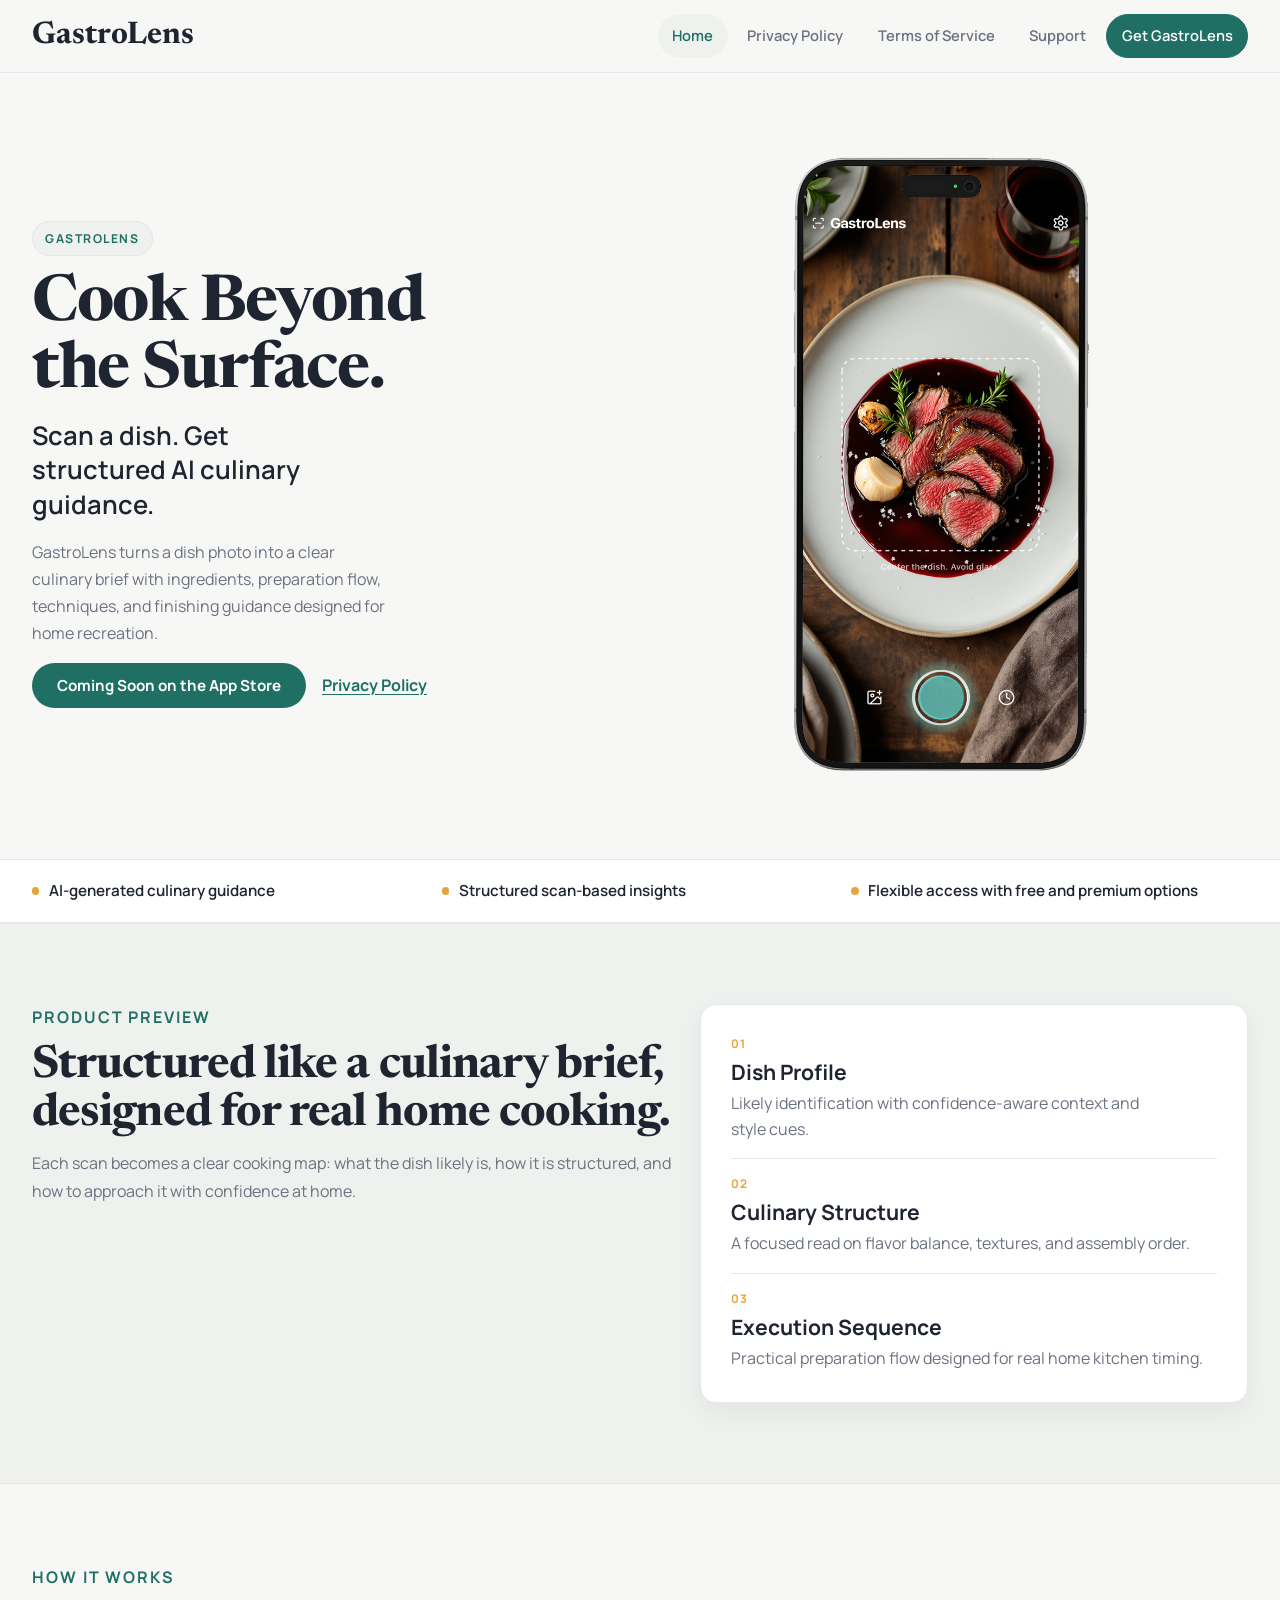
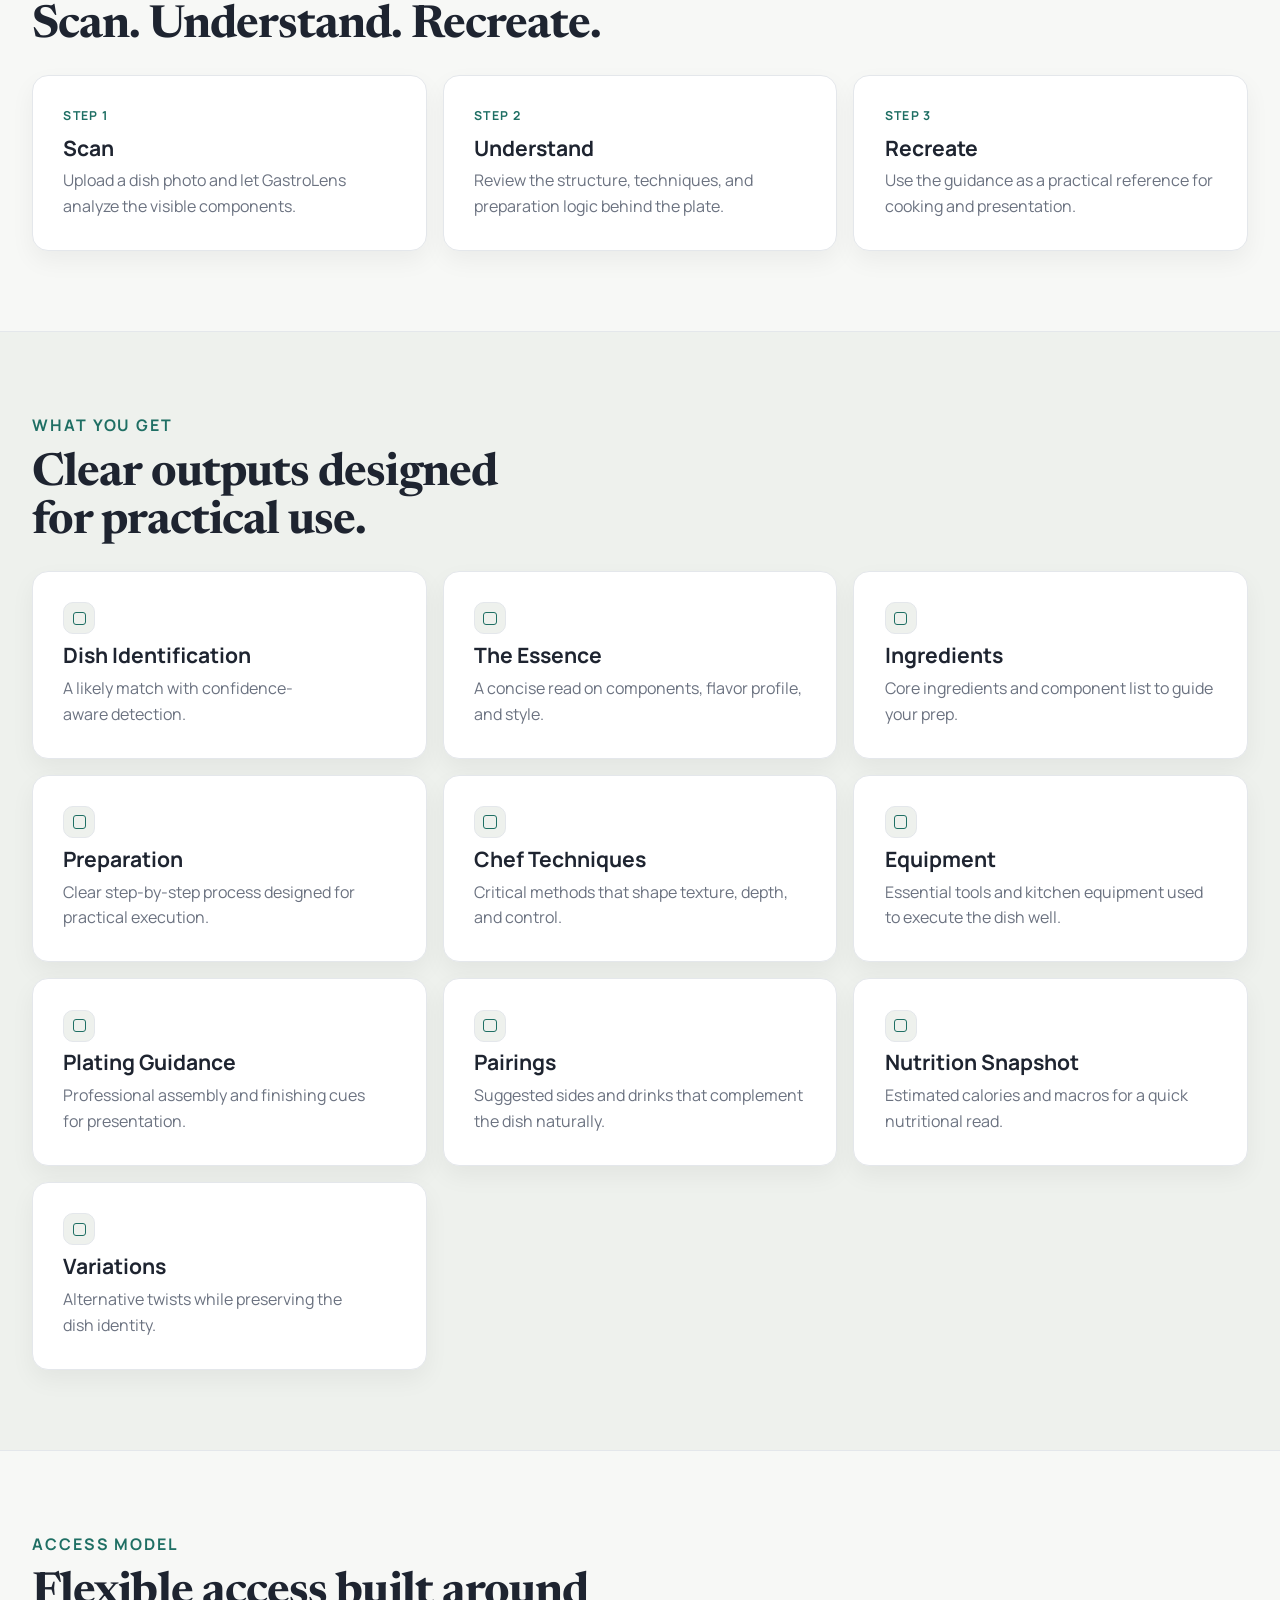
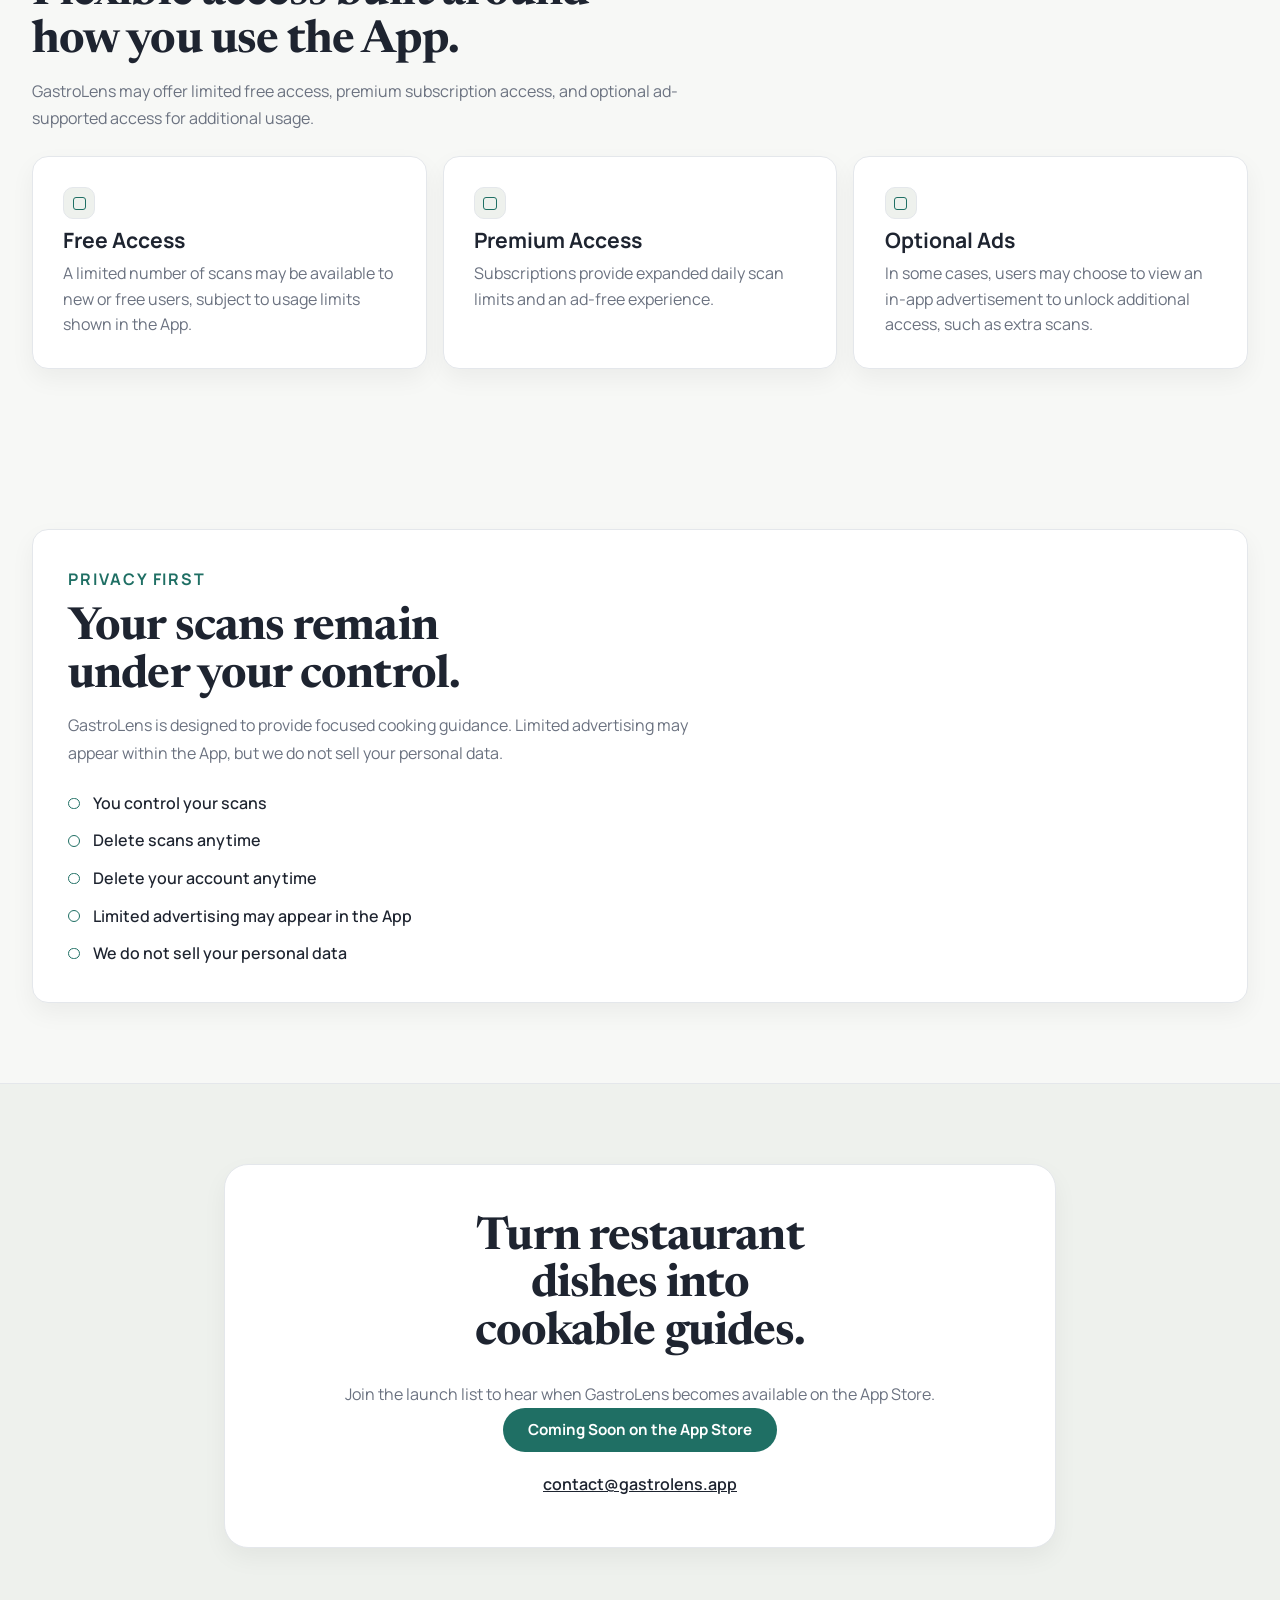
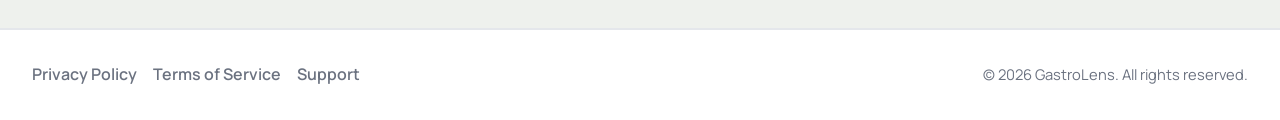
==== privacy.html @ 07036277 "Update privacy.html" ====
<!doctype html>
<html lang="en">
<head>
  <meta charset="utf-8">
  <meta name="viewport" content="width=device-width, initial-scale=1">
  <title>GastroLens &mdash; Cook Beyond the Surface</title>
  <meta name="description" content="GastroLens turns dish photos into structured AI-generated culinary guidance with ingredients, techniques, preparation steps, and plating suggestions.">
  <meta name="robots" content="noindex, nofollow, noarchive, nosnippet">
  <meta property="og:title" content="GastroLens &mdash; Cook Beyond the Surface">
  <meta property="og:description" content="Scan a dish and receive structured AI-generated culinary guidance for ingredients, techniques, preparation, and plating.">
  <meta property="og:type" content="website">
  <script>document.documentElement.classList.add('has-js');</script>
  <link rel="icon" href="/favicon.ico" sizes="any">
  <link rel="stylesheet" href="/styles.css">
</head>
<body class="landing-page">
  <header class="site-header" data-nav-root>
    <div class="container nav-wrap">
      <div class="nav-bar">
        <a class="brand" href="/index.html" aria-label="GastroLens Home">GastroLens</a>
        <button class="nav-toggle" type="button" aria-expanded="false" aria-controls="site-menu" aria-label="Toggle navigation" data-nav-toggle>
          <span class="nav-toggle-bar" aria-hidden="true"></span>
          <span class="nav-toggle-bar" aria-hidden="true"></span>
          <span class="nav-toggle-bar" aria-hidden="true"></span>
        </button>
      </div>
      <nav class="nav-menu" id="site-menu" aria-label="Primary" data-nav-menu>
        <ul class="nav-list">
          <li><a class="nav-link active" href="/index.html" aria-current="page">Home</a></li>
          <li><a class="nav-link" href="https://www.gastrolens.app/privacy.html">Privacy Policy</a></li>
          <li><a class="nav-link" href="/terms.html">Terms of Service</a></li>
          <li><a class="nav-link" href="/support.html">Support</a></li>
          <li><a class="nav-link nav-pill" href="#final-cta">Get GastroLens</a></li>
        </ul>
      </nav>
    </div>
  </header>

  <main>
    <section class="section hero" id="home">
      <div class="container hero-layout">
        <header class="hero-copy">
          <p class="eyebrow">GastroLens</p>
          <h1>Cook Beyond the Surface.</h1>
          <p class="hero-subheadline">
            Scan a dish. Get structured AI culinary guidance.
          </p>
          <p class="hero-support">
            GastroLens turns a dish photo into a clear culinary brief with ingredients,
            preparation flow, techniques, and finishing guidance designed for home recreation.
          </p>
          <div class="hero-actions">
            <a class="button button-primary" href="mailto:contact@gastrolens.app?subject=GastroLens%20App%20Store%20Launch">Coming Soon on the App Store</a>
            <a class="button-link" href="https://www.gastrolens.app/privacy.html">Privacy Policy</a>
          </div>
        </header>

        <aside class="hero-preview" aria-label="GastroLens app preview">
          <img class="hero-preview-image" src="/iphone-mockup.png" alt="GastroLens app preview" loading="lazy">
        </aside>
      </div>
    </section>

    <section class="value-strip" aria-label="Product value">
      <div class="container">
        <ul class="value-list">
          <li>AI-generated culinary guidance</li>
          <li>Structured scan-based insights</li>
          <li>Flexible access with free and premium options</li>
        </ul>
      </div>
    </section>

    <section class="section section-soft" aria-labelledby="product-preview-title">
      <div class="container preview-layout">
        <header class="section-header">
          <p class="section-kicker">Product Preview</p>
          <h2 id="product-preview-title">Structured like a culinary brief, designed for real home cooking.</h2>
          <p>Each scan becomes a clear cooking map: what the dish likely is, how it is structured, and how to approach it with confidence at home.</p>
        </header>
        <section class="preview-panel" aria-label="Scan output preview">
          <article class="preview-item">
            <p class="preview-label">01</p>
            <h3>Dish Profile</h3>
            <p>Likely identification with confidence-aware context and style cues.</p>
          </article>
          <article class="preview-item">
            <p class="preview-label">02</p>
            <h3>Culinary Structure</h3>
            <p>A focused read on flavor balance, textures, and assembly order.</p>
          </article>
          <article class="preview-item">
            <p class="preview-label">03</p>
            <h3>Execution Sequence</h3>
            <p>Practical preparation flow designed for real home kitchen timing.</p>
          </article>
        </section>
      </div>
    </section>

    <section class="section" aria-labelledby="how-it-works-title">
      <div class="container">
        <header class="section-header">
          <p class="section-kicker">How It Works</p>
          <h2 id="how-it-works-title">Scan. Understand. Recreate.</h2>
        </header>
        <div class="steps-grid">
          <article class="card step-card">
            <p class="step-number">Step 1</p>
            <h3>Scan</h3>
            <p>Upload a dish photo and let GastroLens analyze the visible components.</p>
          </article>
          <article class="card step-card">
            <p class="step-number">Step 2</p>
            <h3>Understand</h3>
            <p>Review the structure, techniques, and preparation logic behind the plate.</p>
          </article>
          <article class="card step-card">
            <p class="step-number">Step 3</p>
            <h3>Recreate</h3>
            <p>Use the guidance as a practical reference for cooking and presentation.</p>
          </article>
        </div>
      </div>
    </section>

    <section class="section section-soft" aria-labelledby="what-you-get-title">
      <div class="container">
        <header class="section-header">
          <p class="section-kicker">What You Get</p>
          <h2 id="what-you-get-title">Clear outputs designed for practical use.</h2>
        </header>
        <div class="feature-grid">
          <article class="card feature-card">
            <span class="feature-icon" aria-hidden="true"></span>
            <h3>Dish Identification</h3>
            <p>A likely match with confidence-aware detection.</p>
          </article>
          <article class="card feature-card">
            <span class="feature-icon" aria-hidden="true"></span>
            <h3>The Essence</h3>
            <p>A concise read on components, flavor profile, and style.</p>
          </article>
          <article class="card feature-card">
            <span class="feature-icon" aria-hidden="true"></span>
            <h3>Ingredients</h3>
            <p>Core ingredients and component list to guide your prep.</p>
          </article>
          <article class="card feature-card">
            <span class="feature-icon" aria-hidden="true"></span>
            <h3>Preparation</h3>
            <p>Clear step-by-step process designed for practical execution.</p>
          </article>
          <article class="card feature-card">
            <span class="feature-icon" aria-hidden="true"></span>
            <h3>Chef Techniques</h3>
            <p>Critical methods that shape texture, depth, and control.</p>
          </article>
          <article class="card feature-card">
            <span class="feature-icon" aria-hidden="true"></span>
            <h3>Equipment</h3>
            <p>Essential tools and kitchen equipment used to execute the dish well.</p>
          </article>
          <article class="card feature-card">
            <span class="feature-icon" aria-hidden="true"></span>
            <h3>Plating Guidance</h3>
            <p>Professional assembly and finishing cues for presentation.</p>
          </article>
          <article class="card feature-card">
            <span class="feature-icon" aria-hidden="true"></span>
            <h3>Pairings</h3>
            <p>Suggested sides and drinks that complement the dish naturally.</p>
          </article>
          <article class="card feature-card">
            <span class="feature-icon" aria-hidden="true"></span>
            <h3>Nutrition Snapshot</h3>
            <p>Estimated calories and macros for a quick nutritional read.</p>
          </article>
          <article class="card feature-card">
            <span class="feature-icon" aria-hidden="true"></span>
            <h3>Variations</h3>
            <p>Alternative twists while preserving the dish identity.</p>
          </article>
        </div>
      </div>
    </section>

    <section class="section" aria-labelledby="access-model-title">
      <div class="container">
        <header class="section-header">
          <p class="section-kicker">Access Model</p>
          <h2 id="access-model-title">Flexible access built around how you use the App.</h2>
          <p>GastroLens may offer limited free access, premium subscription access, and optional ad-supported access for additional usage.</p>
        </header>
        <div class="feature-grid">
          <article class="card feature-card">
            <span class="feature-icon" aria-hidden="true"></span>
            <h3>Free Access</h3>
            <p>A limited number of scans may be available to new or free users, subject to usage limits shown in the App.</p>
          </article>
          <article class="card feature-card">
            <span class="feature-icon" aria-hidden="true"></span>
            <h3>Premium Access</h3>
            <p>Subscriptions provide expanded daily scan limits and an ad-free experience.</p>
          </article>
          <article class="card feature-card">
            <span class="feature-icon" aria-hidden="true"></span>
            <h3>Optional Ads</h3>
            <p>In some cases, users may choose to view an in-app advertisement to unlock additional access, such as extra scans.</p>
          </article>
        </div>
      </div>
    </section>

    <section class="section" aria-labelledby="privacy-first-title">
      <div class="container">
        <article class="privacy-panel">
          <header class="section-header">
            <p class="section-kicker">Privacy First</p>
            <h2 id="privacy-first-title">Your scans remain under your control.</h2>
            <p>GastroLens is designed to provide focused cooking guidance. Limited advertising may appear within the App, but we do not sell your personal data.</p>
          </header>
          <ul class="privacy-list">
            <li>You control your scans</li>
            <li>Delete scans anytime</li>
            <li>Delete your account anytime</li>
            <li>Limited advertising may appear in the App</li>
            <li>We do not sell your personal data</li>
          </ul>
        </article>
      </div>
    </section>

    <section class="section section-soft final-cta" id="final-cta" aria-labelledby="final-cta-title">
      <div class="container">
        <article class="final-cta-card">
          <h2 id="final-cta-title">Turn restaurant dishes into cookable guides.</h2>
          <p>Join the launch list to hear when GastroLens becomes available on the App Store.</p>
          <a class="button button-primary" href="mailto:contact@gastrolens.app?subject=GastroLens%20App%20Store%20Launch">Coming Soon on the App Store</a>
          <p class="cta-contact"><a href="mailto:contact@gastrolens.app">contact@gastrolens.app</a></p>
        </article>
      </div>
    </section>
  </main>

  <footer class="site-footer">
    <div class="container footer-wrap">
      <nav aria-label="Footer">
        <ul class="footer-links">
          <li><a href="https://www.gastrolens.app/privacy.html">Privacy Policy</a></li>
          <li><a href="/terms.html">Terms of Service</a></li>
          <li><a href="/support.html">Support</a></li>
        </ul>
      </nav>
      <p class="footer-meta">&copy; 2026 GastroLens. All rights reserved.</p>
    </div>
  </footer>
  <script src="/site.js" defer></script>
</body>
</html>
---- styles.css ----
@import url("https://fonts.googleapis.com/css2?family=Manrope:wght@400;500;600;700&family=Newsreader:opsz,wght@6..72,500;6..72,700&display=swap");

:root {
  --font-body: "Manrope", "Avenir Next", "Segoe UI", sans-serif;
  --font-display: "Newsreader", "Times New Roman", serif;

  --color-brand: #1f6f64;
  --color-brand-hover: #195a51;
  --color-accent: #e7a43b;
  --color-bg-main: #f7f8f6;
  --color-bg-soft: #eef1ed;
  --color-bg-legal: #f8f6f0;
  --color-card: #ffffff;
  --color-text-main: #1e2430;
  --color-text-muted: #6b7280;
  --color-border: #e4e7eb;

  --radius-card: 16px;
  --radius-panel: 24px;
  --shadow-soft: 0 10px 25px rgba(0, 0, 0, 0.05);
  --shadow-legal: 0 24px 55px rgba(15, 23, 42, 0.08);
  --shadow-phone: 0 22px 48px rgba(10, 14, 20, 0.22);

  --space-2: 0.5rem;
  --space-3: 0.75rem;
  --space-4: 1rem;
  --space-5: 1.25rem;
  --space-6: 1.5rem;
  --space-8: 2rem;
  --space-10: 2.5rem;
  --space-12: 3rem;
  --space-16: 4rem;
  --space-20: 5rem;
  --section-space: clamp(3.25rem, 8vw, 5rem);
}

*,
*::before,
*::after {
  box-sizing: border-box;
}

html {
  scroll-behavior: smooth;
}

body {
  margin: 0;
  background: var(--color-bg-main);
  color: var(--color-text-main);
  font-family: var(--font-body);
  line-height: 1.6;
  -webkit-font-smoothing: antialiased;
  overflow-x: hidden;
}

img {
  display: block;
  max-width: 100%;
  height: auto;
}

a {
  color: var(--color-brand);
}

a:hover,
a:focus-visible {
  text-decoration: underline;
}

:focus-visible {
  outline: 2px solid var(--color-accent);
  outline-offset: 2px;
}

h1,
h2,
h3 {
  margin: 0;
  color: var(--color-text-main);
}

h1,
h2 {
  font-family: var(--font-display);
  font-weight: 700;
  letter-spacing: -0.02em;
  line-height: 1.05;
  text-wrap: balance;
}

h1 {
  font-size: clamp(2.2rem, 8.2vw, 4rem);
}

h2 {
  font-size: clamp(2rem, 5vw, 2.85rem);
}

h3 {
  font-size: clamp(1.15rem, 2.4vw, 1.32rem);
  line-height: 1.25;
}

p {
  margin: 0;
  color: var(--color-text-muted);
  text-wrap: pretty;
}

.container {
  width: min(72rem, 100% - 1.5rem);
  margin-inline: auto;
}

.section {
  padding-block: var(--section-space);
}

.section-soft {
  background: var(--color-bg-soft);
  border-top: 1px solid var(--color-border);
  border-bottom: 1px solid var(--color-border);
}

.card {
  background: var(--color-card);
  border: 1px solid var(--color-border);
  border-radius: var(--radius-card);
  box-shadow: var(--shadow-soft);
  padding: clamp(1.35rem, 3vw, 1.9rem);
}

.button {
  display: inline-flex;
  align-items: center;
  justify-content: center;
  border: 1px solid transparent;
  border-radius: 999px;
  min-height: 44px;
  padding: 0.85rem 1.5rem;
  font-size: 0.95rem;
  font-weight: 700;
  line-height: 1;
  text-decoration: none;
  transition: background-color 180ms ease, transform 180ms ease;
}

.button:hover,
.button:focus-visible {
  text-decoration: none;
  transform: translateY(-1px);
}

.button-primary {
  background: var(--color-brand);
  color: var(--color-card);
}

.button-primary:hover,
.button-primary:focus-visible {
  background: var(--color-brand-hover);
  color: var(--color-card);
}

.button-link {
  display: inline-flex;
  align-items: center;
  min-height: 44px;
  color: var(--color-brand);
  font-weight: 700;
  text-underline-offset: 0.2em;
}

.site-header {
  position: sticky;
  top: 0;
  z-index: 30;
  border-bottom: 1px solid var(--color-border);
  background: var(--color-bg-main);
  backdrop-filter: blur(8px);
}

.nav-wrap {
  display: grid;
  gap: var(--space-3);
  padding-block: 0.85rem;
  position: relative;
}

.nav-bar {
  min-height: 44px;
  display: flex;
  align-items: center;
  justify-content: space-between;
  gap: var(--space-4);
}

.brand {
  color: var(--color-text-main);
  text-decoration: none;
  font-family: var(--font-display);
  font-size: 1.95rem;
  font-weight: 700;
}

.brand:hover,
.brand:focus-visible {
  color: var(--color-brand);
  text-decoration: none;
}

.nav-toggle {
  display: none;
  width: 44px;
  height: 44px;
  padding: 0;
  border: 1px solid var(--color-border);
  border-radius: 999px;
  background: var(--color-card);
  color: var(--color-text-main);
  align-items: center;
  justify-content: center;
  flex-direction: column;
  gap: 0.28rem;
  cursor: pointer;
  box-shadow: var(--shadow-soft);
  transition: border-color 180ms ease, background-color 180ms ease, transform 180ms ease;
}

.nav-toggle:hover,
.nav-toggle:focus-visible {
  background: var(--color-bg-soft);
  border-color: var(--color-brand);
  text-decoration: none;
}

.nav-toggle-bar {
  width: 18px;
  height: 2px;
  border-radius: 999px;
  background: var(--color-text-main);
  transition: transform 180ms ease, opacity 180ms ease;
}

.site-header.is-open .nav-toggle-bar:nth-child(1) {
  transform: translateY(6px) rotate(45deg);
}

.site-header.is-open .nav-toggle-bar:nth-child(2) {
  opacity: 0;
}

.site-header.is-open .nav-toggle-bar:nth-child(3) {
  transform: translateY(-6px) rotate(-45deg);
}

.nav-menu {
  width: 100%;
}

.nav-list {
  margin: 0;
  padding: 0;
  list-style: none;
  display: grid;
  width: 100%;
  gap: 0.35rem;
}

.nav-link {
  display: inline-flex;
  width: 100%;
  min-height: 44px;
  align-items: center;
  color: var(--color-text-muted);
  text-decoration: none;
  font-size: 0.92rem;
  font-weight: 600;
  padding: 0.55rem 0.9rem;
  border-radius: 999px;
  justify-content: flex-start;
  transition: color 180ms ease, background-color 180ms ease;
}

.nav-link:hover,
.nav-link:focus-visible {
  color: var(--color-brand);
  background: var(--color-bg-soft);
  text-decoration: none;
}

.nav-link.active {
  color: var(--color-brand);
  background: var(--color-bg-soft);
}

.nav-pill {
  border: 1px solid var(--color-brand);
  color: var(--color-card);
  background: var(--color-brand);
}

.nav-pill:hover,
.nav-pill:focus-visible {
  color: var(--color-card);
  background: var(--color-brand-hover);
  border-color: var(--color-brand-hover);
}

@media (max-width: 47.999rem) {
  .has-js .nav-toggle {
    display: inline-flex;
  }

  .has-js .nav-menu {
    max-height: 0;
    overflow: hidden;
    opacity: 0;
    pointer-events: none;
    transform: translateY(-0.35rem);
    margin-top: 0;
    padding: 0;
    border: 0 solid var(--color-border);
    border-radius: var(--radius-card);
    background: transparent;
    box-shadow: none;
    transition:
      max-height 220ms ease,
      opacity 180ms ease,
      transform 220ms ease,
      margin-top 220ms ease,
      padding 220ms ease,
      border-width 220ms ease;
  }

  .has-js .site-header.is-open .nav-menu {
    max-height: 18rem;
    opacity: 1;
    pointer-events: auto;
    transform: translateY(0);
    margin-top: 0.75rem;
    padding: 0.4rem;
    border-width: 1px;
    background: var(--color-card);
    box-shadow: var(--shadow-soft);
  }

  .has-js .nav-list {
    width: 100%;
  }

  .has-js .nav-link {
    border-radius: 12px;
  }
}

.hero {
  padding-top: calc(var(--section-space) - 0.25rem);
}

.hero-layout {
  display: grid;
  gap: var(--space-8);
  align-items: center;
}

.hero-copy {
  display: grid;
  gap: var(--space-4);
}

.hero-copy h1 {
  max-width: 10ch;
}

.eyebrow {
  display: inline-flex;
  width: fit-content;
  margin: 0;
  border-radius: 999px;
  border: 1px solid var(--color-border);
  background: var(--color-bg-soft);
  color: var(--color-brand);
  font-size: 0.76rem;
  font-weight: 700;
  letter-spacing: 0.12em;
  text-transform: uppercase;
  padding: 0.42rem 0.78rem;
}

.hero-subheadline {
  margin-top: -0.2rem;
  max-width: 18ch;
  color: var(--color-text-main);
  font-size: clamp(1.1rem, 4.8vw, 1.6rem);
  font-weight: 600;
  line-height: 1.35;
}

.hero-support {
  max-width: 38ch;
  font-size: 1rem;
  line-height: 1.7;
}

.hero-actions {
  display: flex;
  flex-direction: column;
  align-items: stretch;
  gap: 0.9rem;
}

.hero-actions .button,
.final-cta-card .button {
  width: 100%;
}

.hero-actions .button-link {
  display: inline-flex;
  width: 100%;
  justify-content: center;
}

.hero-preview {
  width: min(100%, 19rem);
  margin-inline: auto;
}

.hero-preview-image {
  display: block;
  width: 85%;
  height: auto;
}

.value-strip {
  border-top: 1px solid var(--color-border);
  border-bottom: 1px solid var(--color-border);
  background: var(--color-card);
  padding-block: 1.15rem;
}

.value-list {
  margin: 0;
  padding: 0;
  list-style: none;
  display: grid;
  gap: 0.8rem;
}

.value-list li {
  color: var(--color-text-main);
  font-size: 0.95rem;
  font-weight: 600;
  display: flex;
  align-items: center;
  gap: 0.62rem;
}

.value-list li::before {
  content: "";
  width: 0.46rem;
  height: 0.46rem;
  border-radius: 999px;
  background: var(--color-accent);
  flex-shrink: 0;
}

.section-header {
  max-width: 42rem;
  display: grid;
  gap: var(--space-3);
  margin-bottom: var(--space-6);
}

.section-kicker {
  margin: 0;
  color: var(--color-brand);
  font-size: 0.76rem;
  font-weight: 700;
  text-transform: uppercase;
  letter-spacing: 0.12em;
}

.section-header p {
  font-size: 1rem;
  line-height: 1.7;
}

.preview-layout {
  display: grid;
  gap: var(--space-6);
  align-items: start;
}

.preview-panel {
  background: var(--color-card);
  border: 1px solid var(--color-border);
  border-radius: var(--radius-card);
  box-shadow: var(--shadow-soft);
  padding: clamp(1.35rem, 3vw, 1.9rem);
  display: grid;
}

.preview-item {
  padding-block: var(--space-4);
  border-bottom: 1px solid var(--color-border);
}

.preview-item:first-child {
  padding-top: 0;
}

.preview-item:last-child {
  border-bottom: 0;
  padding-bottom: 0;
}

.preview-label {
  color: var(--color-accent);
  font-weight: 700;
  font-size: 0.74rem;
  letter-spacing: 0.09em;
  margin-bottom: 0.32rem;
}

.preview-item h3 {
  margin-bottom: 0.35rem;
}

.steps-grid {
  display: grid;
  gap: var(--space-4);
}

.step-number {
  margin-bottom: 0.55rem;
  color: var(--color-brand);
  font-size: 0.77rem;
  text-transform: uppercase;
  letter-spacing: 0.11em;
  font-weight: 700;
}

.step-card h3 {
  margin-bottom: 0.45rem;
}

.feature-grid {
  display: grid;
  gap: var(--space-4);
}

.feature-card {
  display: grid;
  align-content: start;
  gap: 0.48rem;
}

.feature-icon {
  width: 2rem;
  height: 2rem;
  border-radius: 10px;
  border: 1px solid var(--color-border);
  background: var(--color-bg-soft);
  color: var(--color-brand);
  display: inline-flex;
  align-items: center;
  justify-content: center;
}

.feature-icon::before {
  content: "";
  width: 0.84rem;
  height: 0.84rem;
  border: 1.4px solid currentColor;
  border-radius: 3px;
}

.privacy-panel {
  background: var(--color-card);
  border: 1px solid var(--color-border);
  border-radius: var(--radius-card);
  box-shadow: var(--shadow-soft);
  padding: clamp(1.5rem, 4vw, 2.2rem);
}

.privacy-panel .section-header {
  margin-bottom: var(--space-6);
}

.privacy-list {
  margin: 0;
  padding: 0;
  list-style: none;
  display: grid;
  gap: 0.75rem;
}

.privacy-list li {
  position: relative;
  padding-left: 1.55rem;
  color: var(--color-text-main);
  font-weight: 550;
}

.privacy-list li::before {
  content: "";
  position: absolute;
  left: 0;
  top: 0.42rem;
  width: 0.72rem;
  height: 0.72rem;
  border-radius: 999px;
  border: 1.6px solid var(--color-brand);
}

.final-cta-card {
  max-width: 52rem;
  margin-inline: auto;
  text-align: center;
  background: var(--color-card);
  border: 1px solid var(--color-border);
  border-radius: var(--radius-panel);
  box-shadow: var(--shadow-soft);
  padding: clamp(2rem, 5vw, 3.1rem);
}

.final-cta-card h2 {
  margin-inline: auto;
  max-width: 15ch;
  margin-bottom: var(--space-6);
}

.cta-contact {
  margin-top: var(--space-5);
  font-size: 1rem;
  font-weight: 600;
}

.cta-contact a {
  color: var(--color-text-main);
}

.legal-page {
  background: var(--color-bg-main);
}

.legal-page .section {
  padding-block: clamp(2.5rem, 7vw, 5.5rem);
}

.legal-page .container.legal {
  width: min(58rem, 100% - 1rem);
}

.legal-page .site-header {
  background: var(--color-bg-main);
}

.legal {
  position: relative;
  max-width: 58rem;
  margin-inline: auto;
  overflow: hidden;
  background: linear-gradient(180deg, rgba(255, 255, 255, 0.98), rgba(241, 247, 244, 0.98));
  border: 1px solid rgba(31, 111, 100, 0.12);
  border-radius: 28px;
  box-shadow: var(--shadow-legal);
  padding: clamp(1.5rem, 4vw, 3rem);
}

.legal::before {
  content: "";
  position: absolute;
  inset: 0 0 auto;
  height: 6px;
  background: linear-gradient(90deg, var(--color-brand), var(--color-accent));
}

.legal h1 {
  max-width: 14ch;
  margin-bottom: var(--space-3);
  font-size: clamp(2.2rem, 5.8vw, 3.3rem);
}

.legal h2 {
  margin-top: 0;
  margin-bottom: var(--space-4);
  padding-bottom: var(--space-3);
  border-bottom: 1px solid rgba(31, 111, 100, 0.12);
  font-size: clamp(1.45rem, 3.2vw, 2rem);
}

.legal h3 {
  color: var(--color-brand);
  margin-top: var(--space-6);
  margin-bottom: var(--space-3);
  font-size: clamp(1.02rem, 2.1vw, 1.18rem);
}

.legal p,
.legal li,
.legal-meta,
.legal-intro {
  color: var(--color-text-muted);
  font-size: clamp(0.98rem, 1.8vw, 1.02rem);
  line-height: 1.78;
}

.legal p,
.legal ul,
.legal ol {
  margin-bottom: var(--space-4);
}

.legal > .legal-meta {
  display: inline-flex;
  align-items: center;
  width: auto;
  margin-right: var(--space-2);
  margin-bottom: var(--space-3);
  padding: 0.5rem 0.8rem;
  border: 1px solid rgba(31, 111, 100, 0.12);
  border-radius: 999px;
  background: rgba(238, 241, 237, 0.9);
  color: var(--color-text-main);
  font-size: 0.9rem;
  line-height: 1.2;
}

.legal > .legal-intro {
  max-width: 62ch;
  color: var(--color-text-main);
  font-size: clamp(1.02rem, 2.2vw, 1.14rem);
}

.legal > .legal-intro:last-of-type,
.legal > .legal-meta:last-of-type {
  margin-bottom: var(--space-8);
}

.legal > section {
  position: relative;
  margin-top: var(--space-6);
  padding: clamp(1.2rem, 2.8vw, 1.7rem);
  border: 1px solid rgba(31, 111, 100, 0.1);
  border-radius: 22px;
  background: linear-gradient(180deg, rgba(255, 255, 255, 0.94), rgba(247, 248, 246, 0.92));
  box-shadow: 0 12px 28px rgba(15, 23, 42, 0.05);
  scroll-margin-top: 6rem;
}

.legal > section:first-of-type {
  margin-top: var(--space-8);
}

.legal ul,
.legal ol {
  display: grid;
  gap: 0.72rem;
  padding-left: 1.25rem;
}

.legal li {
  margin-bottom: 0;
  padding-left: 0.2rem;
}

.legal li::marker {
  color: var(--color-brand);
}

.legal strong {
  color: var(--color-text-main);
}

.legal a {
  font-weight: 700;
  text-decoration-thickness: 1.5px;
  text-underline-offset: 0.18em;
}

.legal p:last-child,
.legal ul:last-child,
.legal ol:last-child {
  margin-bottom: 0;
}

.site-footer {
  border-top: 1px solid var(--color-border);
  background: var(--color-card);
}

.footer-wrap {
  padding-block: var(--space-8);
  display: grid;
  gap: 0.75rem;
}

.footer-links {
  margin: 0;
  padding: 0;
  list-style: none;
  display: grid;
  gap: 0.75rem;
}

.footer-links a {
  display: inline-flex;
  color: var(--color-text-muted);
  font-weight: 600;
  text-decoration: none;
}

.footer-links a:hover,
.footer-links a:focus-visible {
  color: var(--color-brand);
  text-decoration: underline;
}

.footer-meta {
  margin: 0;
  font-size: 0.92rem;
  color: var(--color-text-muted);
}

@media (min-width: 40rem) {
  .container {
    width: min(72rem, 100% - 2rem);
  }

  .legal-page .container.legal {
    width: min(58rem, 100% - 2rem);
  }

  .hero-actions {
    flex-direction: row;
    align-items: center;
    flex-wrap: wrap;
    gap: var(--space-4);
  }

  .hero-actions .button,
  .hero-actions .button-link,
  .final-cta-card .button {
    width: auto;
  }

  .hero-preview {
    width: min(100%, 20rem);
  }

  .value-list {
    grid-template-columns: repeat(3, minmax(0, 1fr));
  }

  .steps-grid {
    grid-template-columns: repeat(2, minmax(0, 1fr));
  }

  .feature-grid {
    grid-template-columns: repeat(2, minmax(0, 1fr));
  }

  .footer-links {
    display: flex;
    flex-wrap: wrap;
    gap: 1rem;
  }
}

@media (min-width: 48rem) {
  .nav-wrap {
    min-height: 4.5rem;
    grid-template-columns: auto 1fr;
    align-items: center;
    gap: var(--space-6);
    padding-block: 0;
  }

  .nav-menu {
    width: auto;
    justify-self: end;
  }

  .nav-list {
    display: flex;
    width: auto;
    align-items: center;
    flex-wrap: wrap;
  }

  .nav-link {
    width: auto;
    justify-content: center;
  }
}

@media (min-width: 64rem) {
  .hero-layout {
    grid-template-columns: minmax(0, 1.02fr) minmax(0, 0.98fr);
    gap: var(--space-16);
  }

  .preview-layout {
    grid-template-columns: minmax(0, 1.08fr) minmax(0, 0.92fr);
  }

  .steps-grid {
    grid-template-columns: repeat(3, minmax(0, 1fr));
  }

  .feature-grid {
    grid-template-columns: repeat(3, minmax(0, 1fr));
  }

  .footer-wrap {
    grid-template-columns: 1fr auto;
    align-items: center;
  }

  .legal {
    padding: clamp(2.25rem, 3vw, 3.1rem);
  }
}

@media (min-width: 80rem) {
  .container {
    width: min(76rem, 100% - 3rem);
  }

  .hero-layout {
    gap: 5rem;
  }

  .hero-preview {
    width: min(100%, 23rem);
  }
}

@media (max-width: 39.999rem) {
  .legal {
    border-radius: 22px;
    padding: 1.2rem;
  }

  .legal > .legal-meta {
    display: flex;
    width: fit-content;
    max-width: 100%;
  }

  .legal > section {
    border-radius: 18px;
    padding: 1.05rem;
  }
}
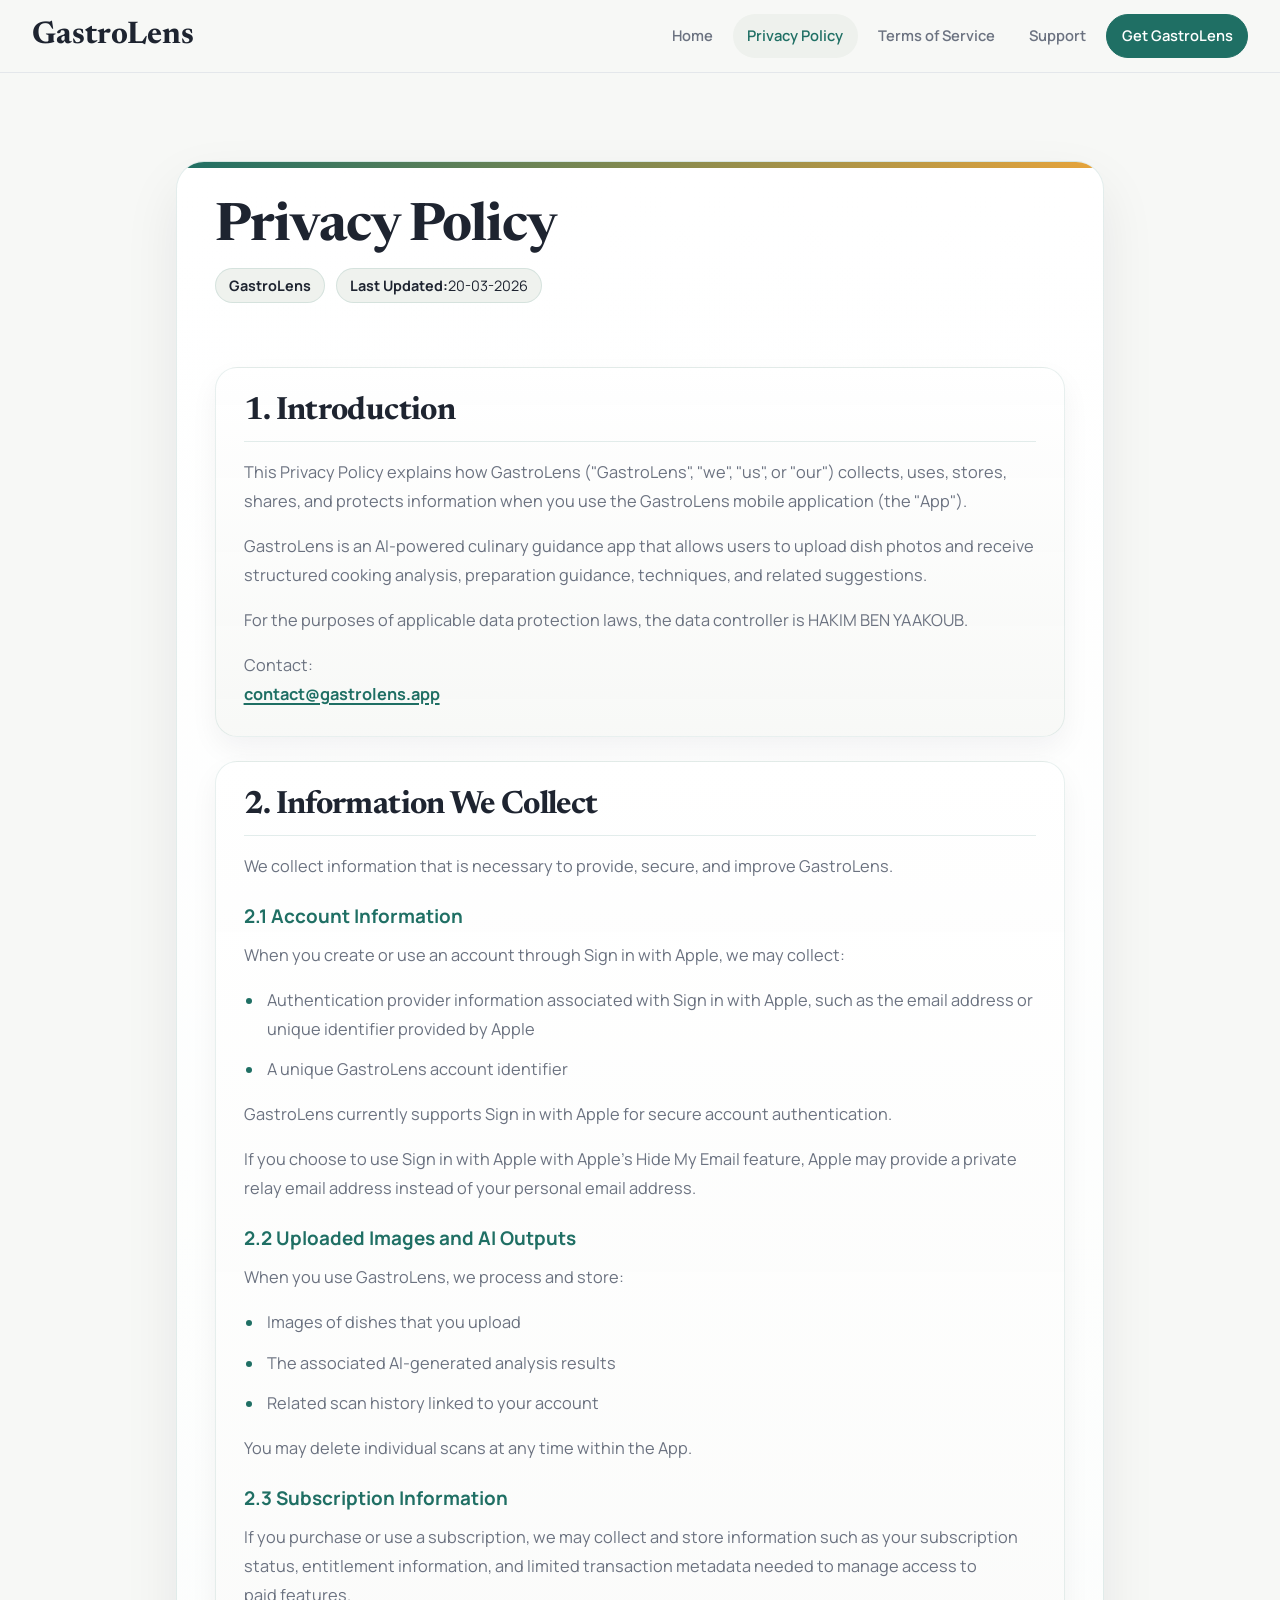
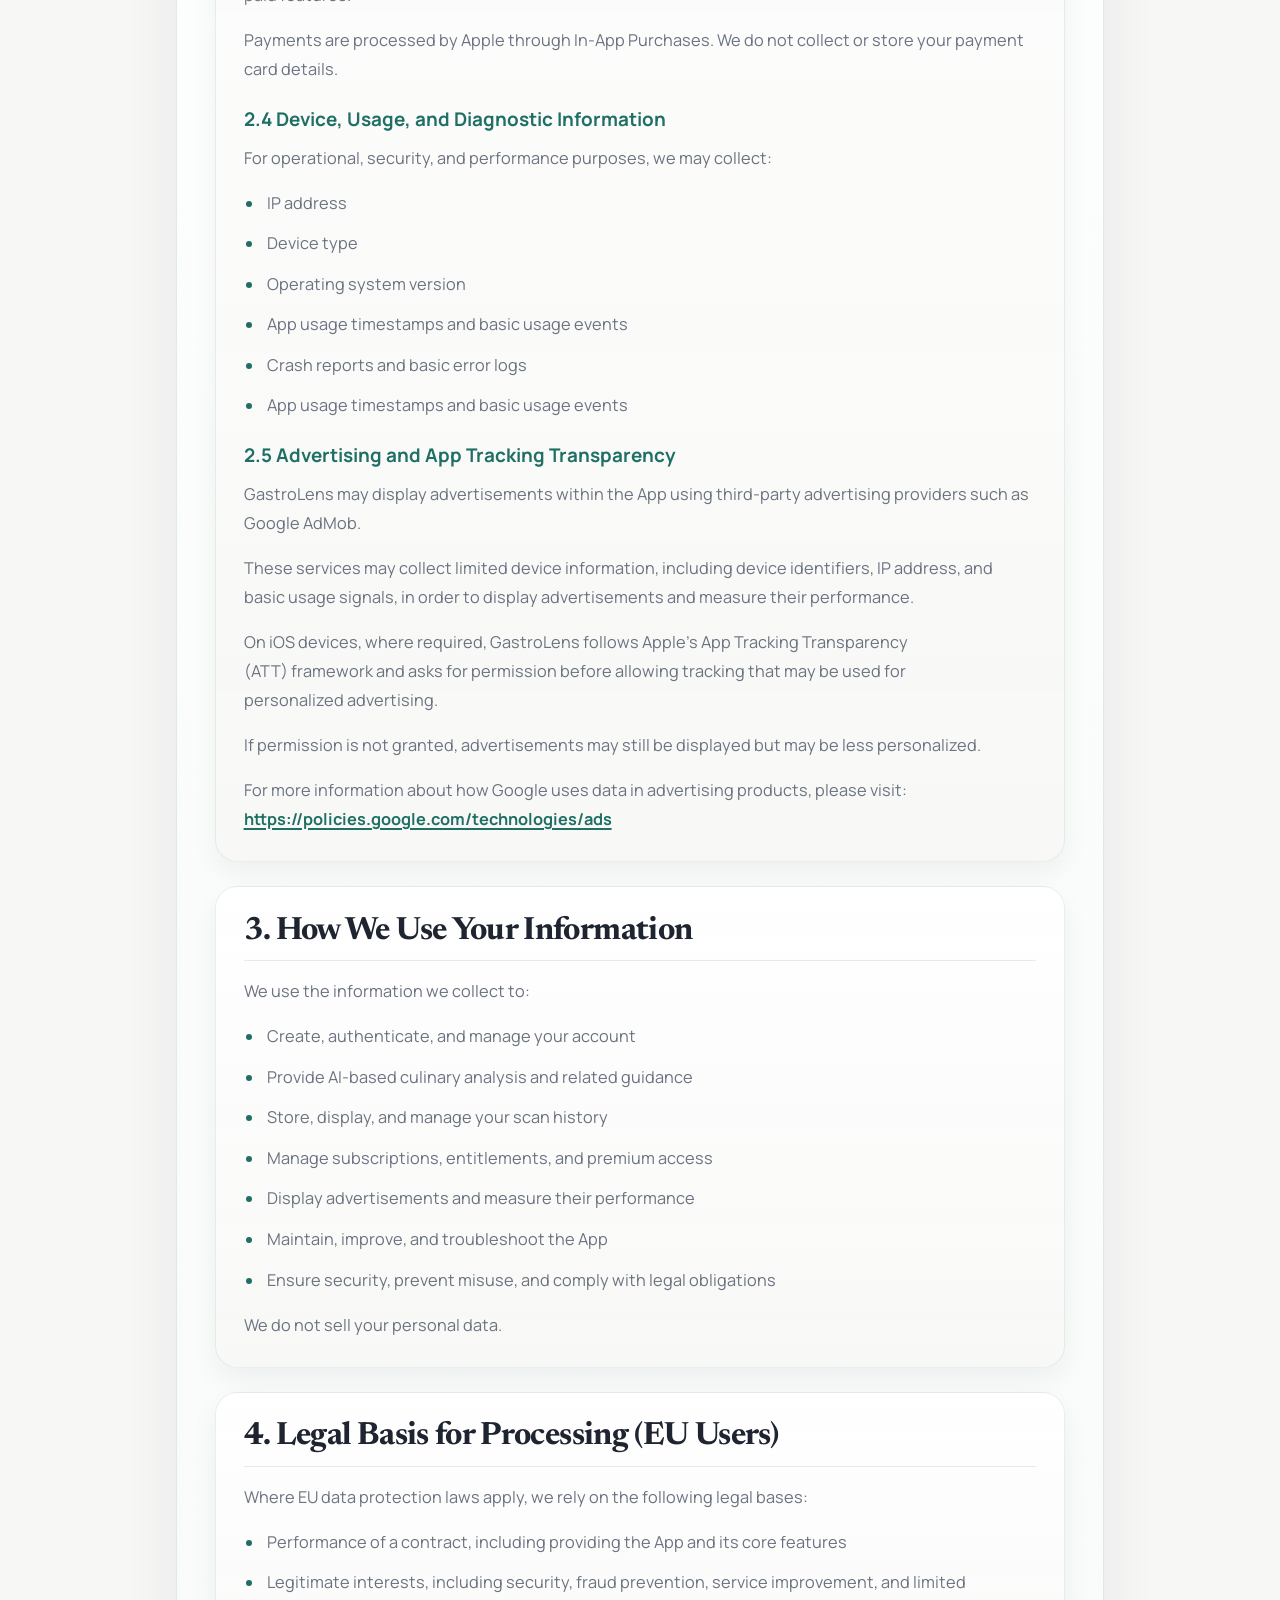
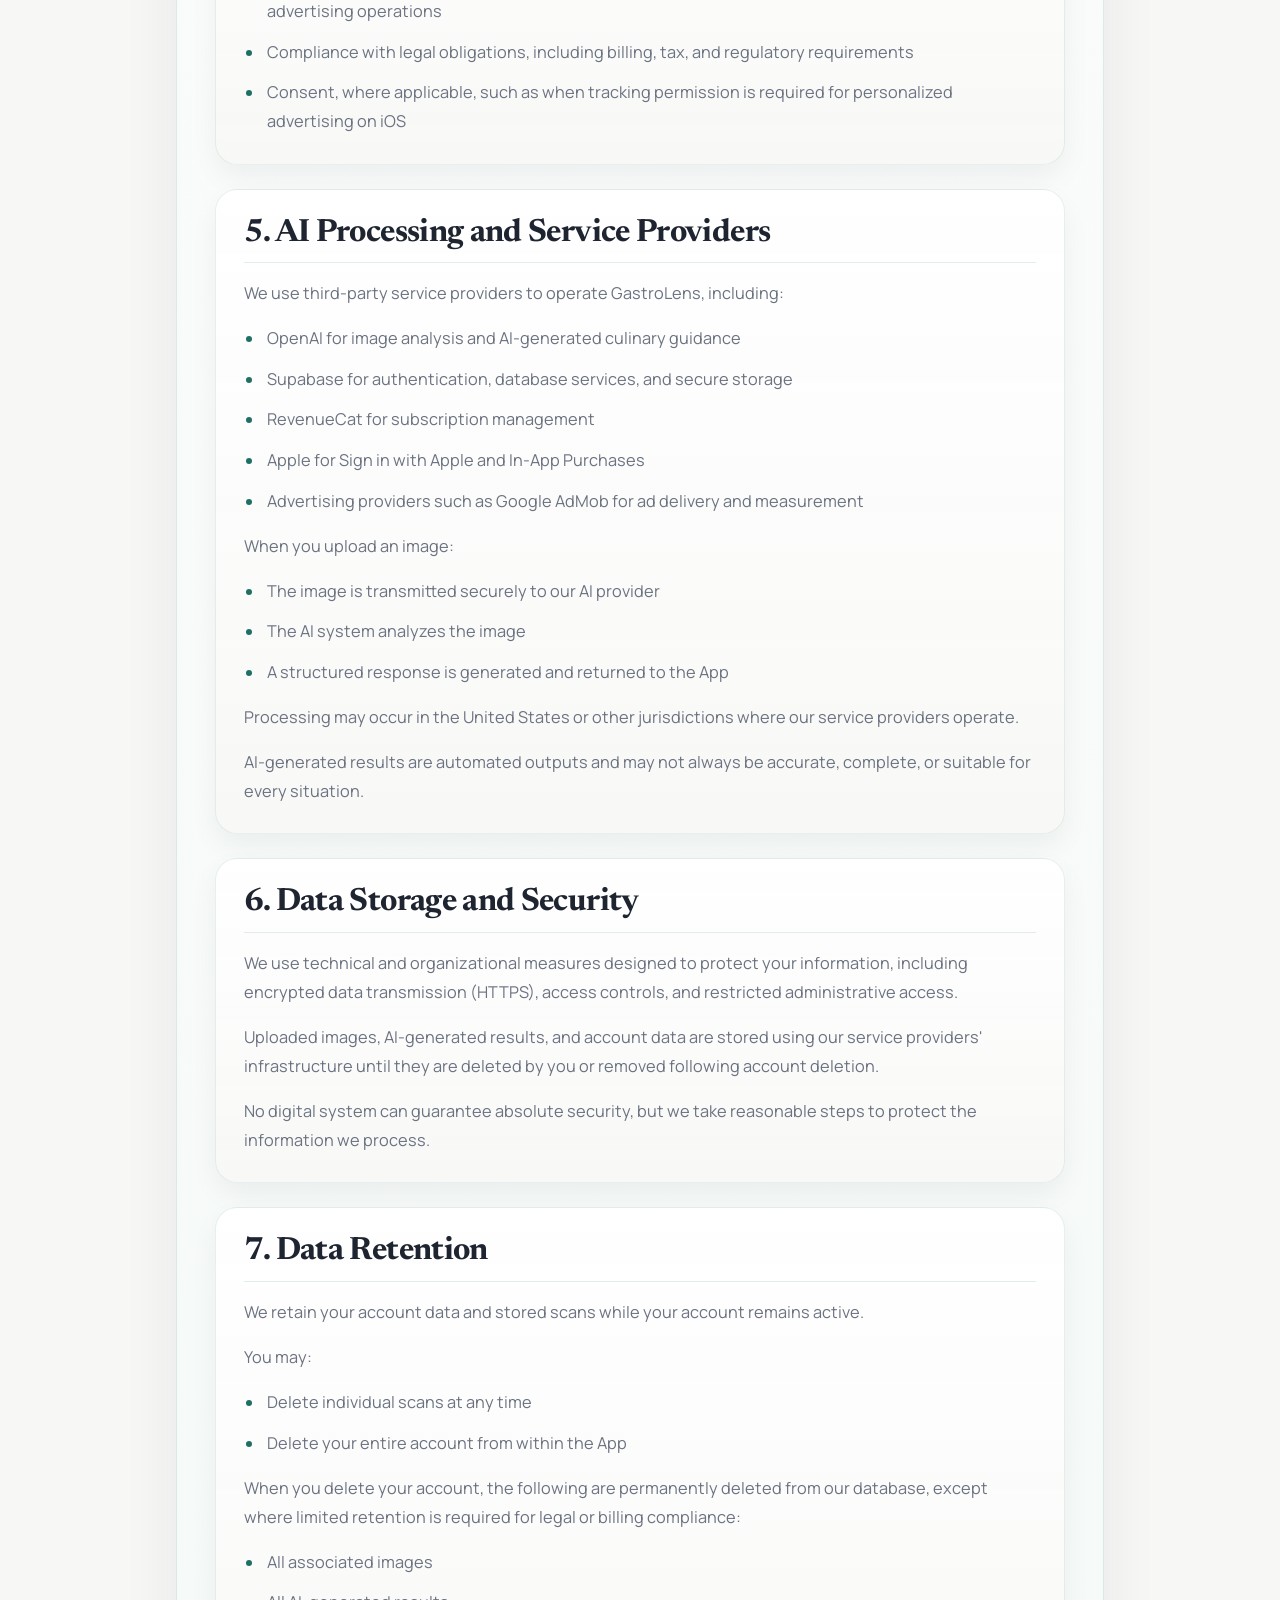
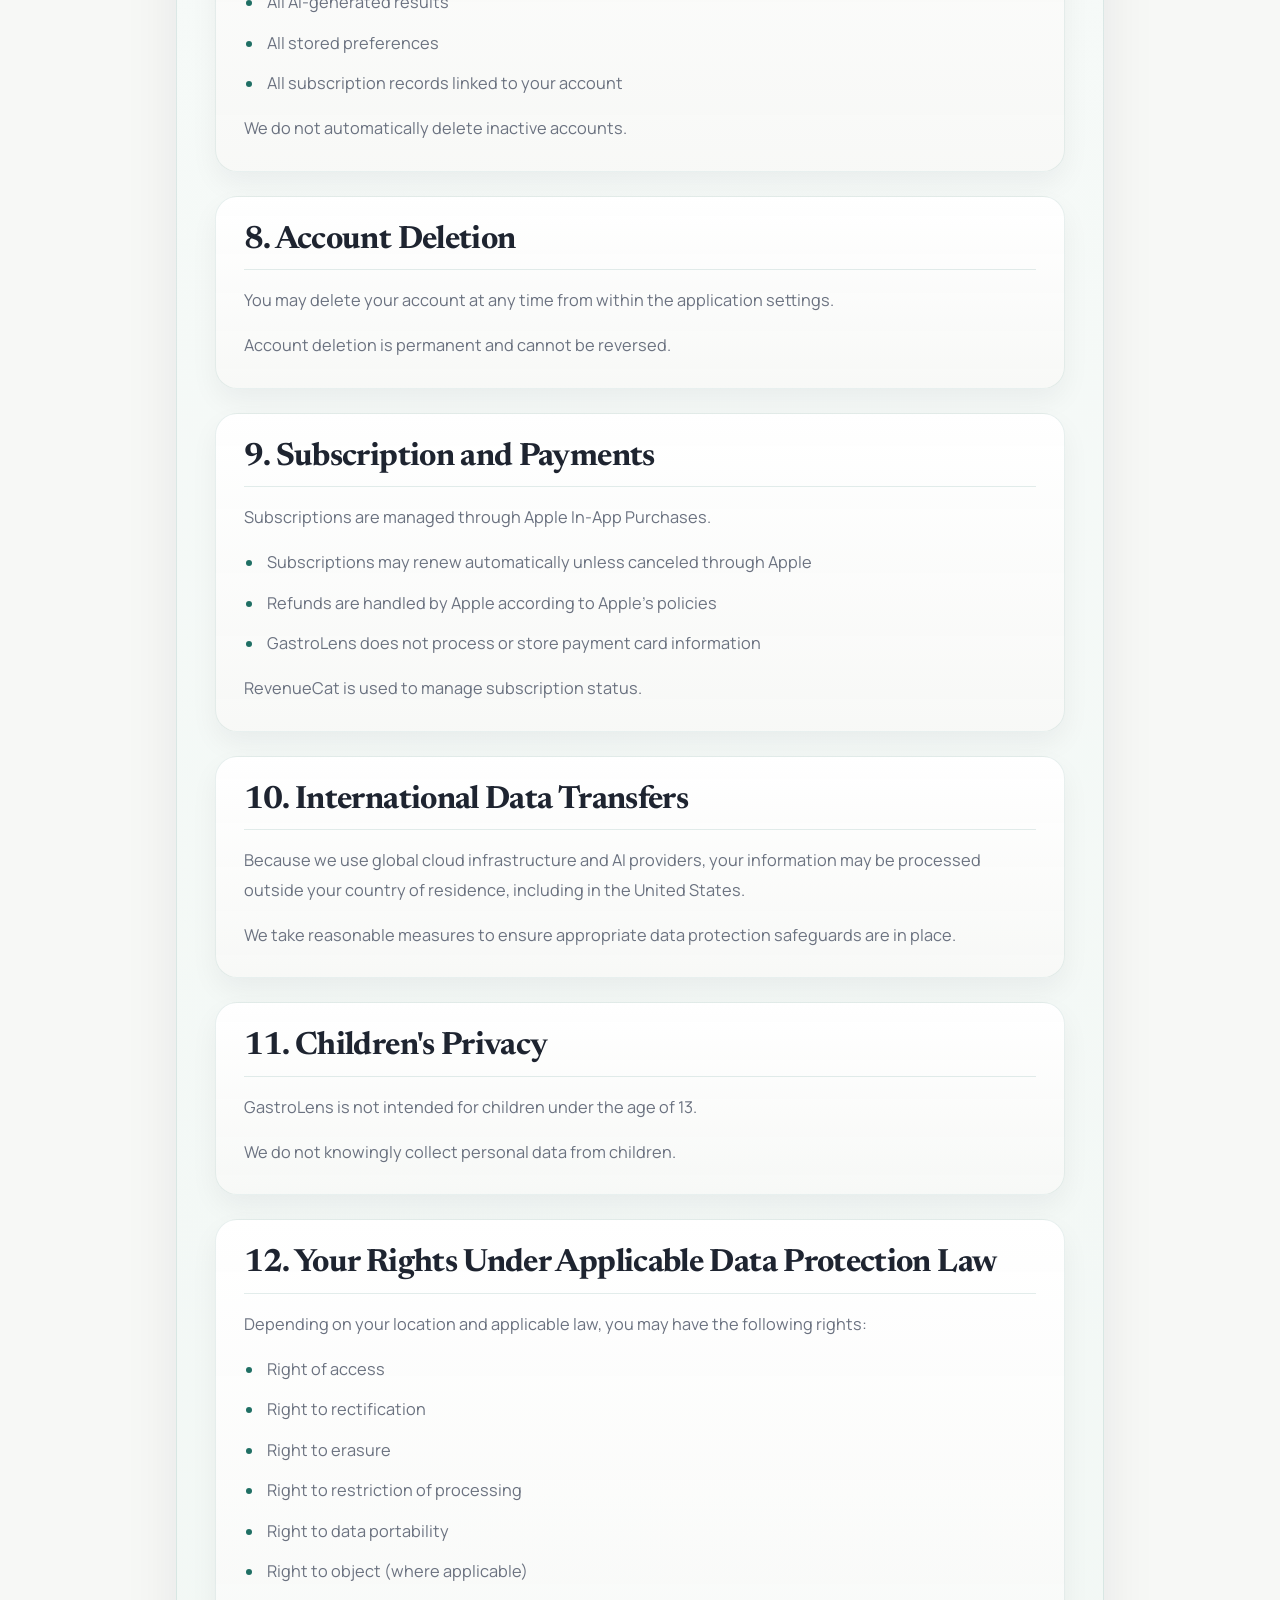
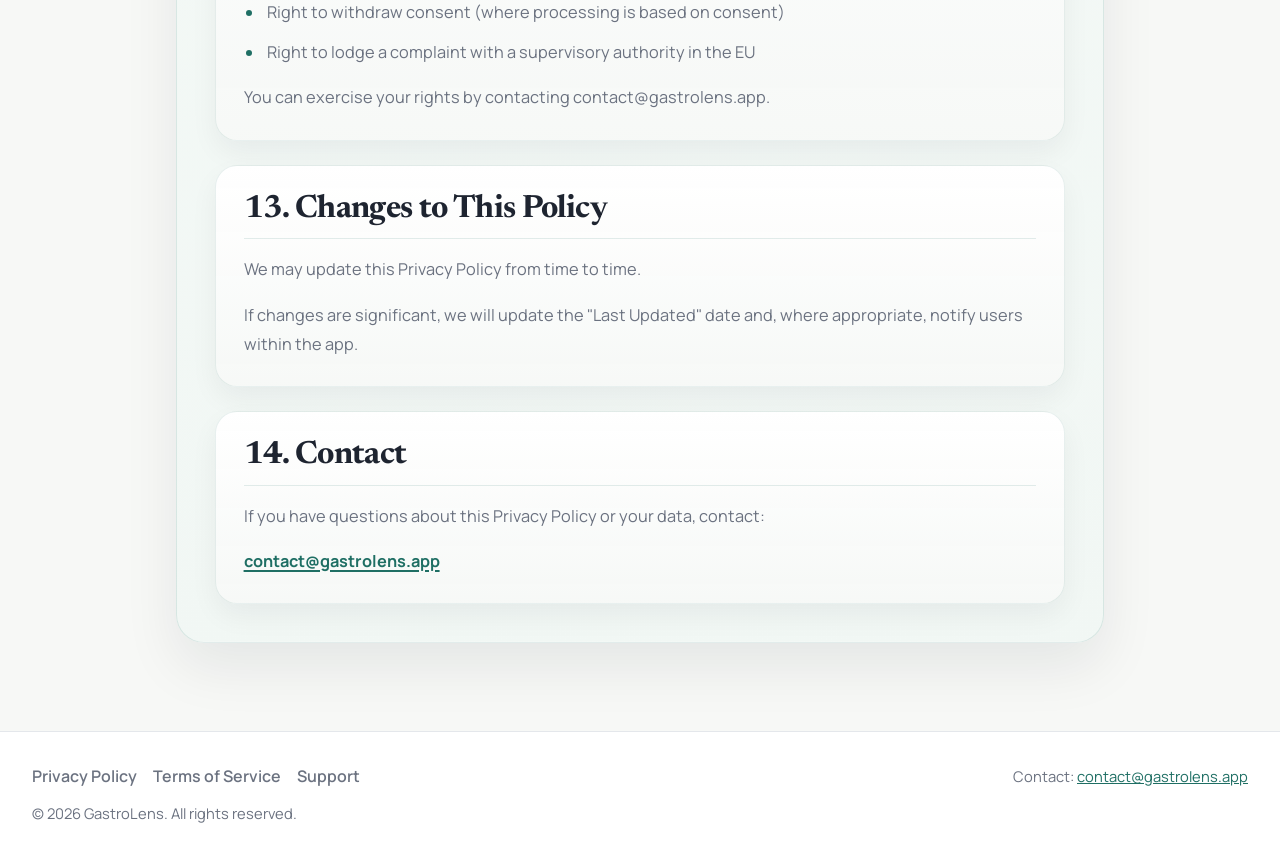
==== commit 651b1d38: "Update privacy.html" ====
--- a/privacy.html
+++ b/privacy.html
@@ -3,17 +3,14 @@
 <head>
   <meta charset="utf-8">
   <meta name="viewport" content="width=device-width, initial-scale=1">
-  <title>GastroLens &mdash; Cook Beyond the Surface</title>
-  <meta name="description" content="GastroLens turns dish photos into structured AI-generated culinary guidance with ingredients, techniques, preparation steps, and plating suggestions.">
+  <title>Privacy Policy | GastroLens</title>
+  <meta name="description" content="Privacy Policy for GastroLens.">
   <meta name="robots" content="noindex, nofollow, noarchive, nosnippet">
-  <meta property="og:title" content="GastroLens &mdash; Cook Beyond the Surface">
-  <meta property="og:description" content="Scan a dish and receive structured AI-generated culinary guidance for ingredients, techniques, preparation, and plating.">
-  <meta property="og:type" content="website">
   <script>document.documentElement.classList.add('has-js');</script>
   <link rel="icon" href="/favicon.ico" sizes="any">
   <link rel="stylesheet" href="/styles.css">
 </head>
-<body class="landing-page">
+<body class="legal-page">
   <header class="site-header" data-nav-root>
     <div class="container nav-wrap">
       <div class="nav-bar">
@@ -26,232 +23,215 @@
       </div>
       <nav class="nav-menu" id="site-menu" aria-label="Primary" data-nav-menu>
         <ul class="nav-list">
-          <li><a class="nav-link active" href="/index.html" aria-current="page">Home</a></li>
-          <li><a class="nav-link" href="https://www.gastrolens.app/privacy.html">Privacy Policy</a></li>
+          <li><a class="nav-link" href="/index.html">Home</a></li>
+          <li><a class="nav-link active" href="/privacy.html" aria-current="page">Privacy Policy</a></li>
           <li><a class="nav-link" href="/terms.html">Terms of Service</a></li>
           <li><a class="nav-link" href="/support.html">Support</a></li>
-          <li><a class="nav-link nav-pill" href="#final-cta">Get GastroLens</a></li>
+          <li><a class="nav-link nav-pill" href="/index.html#final-cta">Get GastroLens</a></li>
         </ul>
       </nav>
     </div>
   </header>
 
-  <main>
-    <section class="section hero" id="home">
-      <div class="container hero-layout">
-        <header class="hero-copy">
-          <p class="eyebrow">GastroLens</p>
-          <h1>Cook Beyond the Surface.</h1>
-          <p class="hero-subheadline">
-            Scan a dish. Get structured AI culinary guidance.
-          </p>
-          <p class="hero-support">
-            GastroLens turns a dish photo into a clear culinary brief with ingredients,
-            preparation flow, techniques, and finishing guidance designed for home recreation.
-          </p>
-          <div class="hero-actions">
-            <a class="button button-primary" href="mailto:contact@gastrolens.app?subject=GastroLens%20App%20Store%20Launch">Coming Soon on the App Store</a>
-            <a class="button-link" href="https://www.gastrolens.app/privacy.html">Privacy Policy</a>
-          </div>
-        </header>
-
-        <aside class="hero-preview" aria-label="GastroLens app preview">
-          <img class="hero-preview-image" src="/iphone-mockup.png" alt="GastroLens app preview" loading="lazy">
-        </aside>
-      </div>
-    </section>
-
-    <section class="value-strip" aria-label="Product value">
-      <div class="container">
-        <ul class="value-list">
-          <li>AI-generated culinary guidance</li>
-          <li>Structured scan-based insights</li>
-          <li>Flexible access with free and premium options</li>
-        </ul>
-      </div>
-    </section>
-
-    <section class="section section-soft" aria-labelledby="product-preview-title">
-      <div class="container preview-layout">
-        <header class="section-header">
-          <p class="section-kicker">Product Preview</p>
-          <h2 id="product-preview-title">Structured like a culinary brief, designed for real home cooking.</h2>
-          <p>Each scan becomes a clear cooking map: what the dish likely is, how it is structured, and how to approach it with confidence at home.</p>
-        </header>
-        <section class="preview-panel" aria-label="Scan output preview">
-          <article class="preview-item">
-            <p class="preview-label">01</p>
-            <h3>Dish Profile</h3>
-            <p>Likely identification with confidence-aware context and style cues.</p>
-          </article>
-          <article class="preview-item">
-            <p class="preview-label">02</p>
-            <h3>Culinary Structure</h3>
-            <p>A focused read on flavor balance, textures, and assembly order.</p>
-          </article>
-          <article class="preview-item">
-            <p class="preview-label">03</p>
-            <h3>Execution Sequence</h3>
-            <p>Practical preparation flow designed for real home kitchen timing.</p>
-          </article>
-        </section>
-      </div>
-    </section>
-
-    <section class="section" aria-labelledby="how-it-works-title">
-      <div class="container">
-        <header class="section-header">
-          <p class="section-kicker">How It Works</p>
-          <h2 id="how-it-works-title">Scan. Understand. Recreate.</h2>
-        </header>
-        <div class="steps-grid">
-          <article class="card step-card">
-            <p class="step-number">Step 1</p>
-            <h3>Scan</h3>
-            <p>Upload a dish photo and let GastroLens analyze the visible components.</p>
-          </article>
-          <article class="card step-card">
-            <p class="step-number">Step 2</p>
-            <h3>Understand</h3>
-            <p>Review the structure, techniques, and preparation logic behind the plate.</p>
-          </article>
-          <article class="card step-card">
-            <p class="step-number">Step 3</p>
-            <h3>Recreate</h3>
-            <p>Use the guidance as a practical reference for cooking and presentation.</p>
-          </article>
-        </div>
-      </div>
-    </section>
-
-    <section class="section section-soft" aria-labelledby="what-you-get-title">
-      <div class="container">
-        <header class="section-header">
-          <p class="section-kicker">What You Get</p>
-          <h2 id="what-you-get-title">Clear outputs designed for practical use.</h2>
-        </header>
-        <div class="feature-grid">
-          <article class="card feature-card">
-            <span class="feature-icon" aria-hidden="true"></span>
-            <h3>Dish Identification</h3>
-            <p>A likely match with confidence-aware detection.</p>
-          </article>
-          <article class="card feature-card">
-            <span class="feature-icon" aria-hidden="true"></span>
-            <h3>The Essence</h3>
-            <p>A concise read on components, flavor profile, and style.</p>
-          </article>
-          <article class="card feature-card">
-            <span class="feature-icon" aria-hidden="true"></span>
-            <h3>Ingredients</h3>
-            <p>Core ingredients and component list to guide your prep.</p>
-          </article>
-          <article class="card feature-card">
-            <span class="feature-icon" aria-hidden="true"></span>
-            <h3>Preparation</h3>
-            <p>Clear step-by-step process designed for practical execution.</p>
-          </article>
-          <article class="card feature-card">
-            <span class="feature-icon" aria-hidden="true"></span>
-            <h3>Chef Techniques</h3>
-            <p>Critical methods that shape texture, depth, and control.</p>
-          </article>
-          <article class="card feature-card">
-            <span class="feature-icon" aria-hidden="true"></span>
-            <h3>Equipment</h3>
-            <p>Essential tools and kitchen equipment used to execute the dish well.</p>
-          </article>
-          <article class="card feature-card">
-            <span class="feature-icon" aria-hidden="true"></span>
-            <h3>Plating Guidance</h3>
-            <p>Professional assembly and finishing cues for presentation.</p>
-          </article>
-          <article class="card feature-card">
-            <span class="feature-icon" aria-hidden="true"></span>
-            <h3>Pairings</h3>
-            <p>Suggested sides and drinks that complement the dish naturally.</p>
-          </article>
-          <article class="card feature-card">
-            <span class="feature-icon" aria-hidden="true"></span>
-            <h3>Nutrition Snapshot</h3>
-            <p>Estimated calories and macros for a quick nutritional read.</p>
-          </article>
-          <article class="card feature-card">
-            <span class="feature-icon" aria-hidden="true"></span>
-            <h3>Variations</h3>
-            <p>Alternative twists while preserving the dish identity.</p>
-          </article>
-        </div>
-      </div>
-    </section>
-
-    <section class="section" aria-labelledby="access-model-title">
-      <div class="container">
-        <header class="section-header">
-          <p class="section-kicker">Access Model</p>
-          <h2 id="access-model-title">Flexible access built around how you use the App.</h2>
-          <p>GastroLens may offer limited free access, premium subscription access, and optional ad-supported access for additional usage.</p>
-        </header>
-        <div class="feature-grid">
-          <article class="card feature-card">
-            <span class="feature-icon" aria-hidden="true"></span>
-            <h3>Free Access</h3>
-            <p>A limited number of scans may be available to new or free users, subject to usage limits shown in the App.</p>
-          </article>
-          <article class="card feature-card">
-            <span class="feature-icon" aria-hidden="true"></span>
-            <h3>Premium Access</h3>
-            <p>Subscriptions provide expanded daily scan limits and an ad-free experience.</p>
-          </article>
-          <article class="card feature-card">
-            <span class="feature-icon" aria-hidden="true"></span>
-            <h3>Optional Ads</h3>
-            <p>In some cases, users may choose to view an in-app advertisement to unlock additional access, such as extra scans.</p>
-          </article>
-        </div>
-      </div>
-    </section>
-
-    <section class="section" aria-labelledby="privacy-first-title">
-      <div class="container">
-        <article class="privacy-panel">
-          <header class="section-header">
-            <p class="section-kicker">Privacy First</p>
-            <h2 id="privacy-first-title">Your scans remain under your control.</h2>
-            <p>GastroLens is designed to provide focused cooking guidance. Limited advertising may appear within the App, but we do not sell your personal data.</p>
-          </header>
-          <ul class="privacy-list">
-            <li>You control your scans</li>
-            <li>Delete scans anytime</li>
-            <li>Delete your account anytime</li>
-            <li>Limited advertising may appear in the App</li>
-            <li>We do not sell your personal data</li>
-          </ul>
-        </article>
-      </div>
-    </section>
-
-    <section class="section section-soft final-cta" id="final-cta" aria-labelledby="final-cta-title">
-      <div class="container">
-        <article class="final-cta-card">
-          <h2 id="final-cta-title">Turn restaurant dishes into cookable guides.</h2>
-          <p>Join the launch list to hear when GastroLens becomes available on the App Store.</p>
-          <a class="button button-primary" href="mailto:contact@gastrolens.app?subject=GastroLens%20App%20Store%20Launch">Coming Soon on the App Store</a>
-          <p class="cta-contact"><a href="mailto:contact@gastrolens.app">contact@gastrolens.app</a></p>
-        </article>
-      </div>
-    </section>
+  <main class="section">
+    <article class="container legal">
+      <h1>Privacy Policy</h1>
+      <p class="legal-meta"><strong>GastroLens</strong></p>
+      <p class="legal-meta"><strong>Last Updated:</strong> 20-03-2026</p>
+
+      <section>
+        <h2>1. Introduction</h2>
+        <p>This Privacy Policy explains how GastroLens ("GastroLens", "we", "us", or "our") collects, uses, stores, shares, and protects information when you use the GastroLens mobile application (the "App").</p>
+        <p>GastroLens is an AI-powered culinary guidance app that allows users to upload dish photos and receive structured cooking analysis, preparation guidance, techniques, and related suggestions.</p>
+        <p>For the purposes of applicable data protection laws, the data controller is HAKIM BEN YAAKOUB.</p>
+        <p>Contact:<br><a href="mailto:contact@gastrolens.app">contact@gastrolens.app</a></p>
+      </section>
+
+      <section>
+        <h2>2. Information We Collect</h2>
+        <p>We collect information that is necessary to provide, secure, and improve GastroLens.</p>
+
+        <h3>2.1 Account Information</h3>
+        <p>When you create or use an account through Sign in with Apple, we may collect:</p>
+        <ul>
+          <li>Authentication provider information associated with Sign in with Apple, such as the email address or unique identifier provided by Apple</li>
+          <li>A unique GastroLens account identifier</li>
+        </ul>
+        <p>GastroLens currently supports Sign in with Apple for secure account authentication.</p>
+        <p>If you choose to use Sign in with Apple with Apple's Hide My Email feature, Apple may provide a private relay email address instead of your personal email address.</p>
+
+        <h3>2.2 Uploaded Images and AI Outputs</h3>
+        <p>When you use GastroLens, we process and store:</p>
+        <ul>
+          <li>Images of dishes that you upload</li>
+          <li>The associated AI-generated analysis results</li>
+          <li>Related scan history linked to your account</li>
+        </ul>
+        <p>You may delete individual scans at any time within the App.</p>
+
+        <h3>2.3 Subscription Information</h3>
+        <p>If you purchase or use a subscription, we may collect and store information such as your subscription status, entitlement information, and limited transaction metadata needed to manage access to paid features.</p>
+        <p>Payments are processed by Apple through In-App Purchases. We do not collect or store your payment card details.</p>
+
+        <h3>2.4 Device, Usage, and Diagnostic Information</h3>
+        <p>For operational, security, and performance purposes, we may collect:</p>
+        <ul>
+          <li>IP address</li>
+          <li>Device type</li>
+          <li>Operating system version</li>
+          <li>App usage timestamps and basic usage events</li>
+          <li>Crash reports and basic error logs</li>
+          <li>App usage timestamps and basic usage events</li>
+        </ul>
+
+        <h3>2.5 Advertising and App Tracking Transparency</h3>
+        <p>GastroLens may display advertisements within the App using third-party advertising providers such as Google AdMob.</p>
+        <p>These services may collect limited device information, including device identifiers, IP address, and basic usage signals, in order to display advertisements and measure their performance.</p>
+        <p>On iOS devices, where required, GastroLens follows Apple's App Tracking Transparency (ATT) framework and asks for permission before allowing tracking that may be used for personalized advertising.</p>
+        <p>If permission is not granted, advertisements may still be displayed but may be less personalized.</p>
+        <p>For more information about how Google uses data in advertising products, please visit:<br><a href="https://policies.google.com/technologies/ads">https://policies.google.com/technologies/ads</a></p>
+      </section>
+
+      <section>
+        <h2>3. How We Use Your Information</h2>
+        <p>We use the information we collect to:</p>
+        <ul>
+          <li>Create, authenticate, and manage your account</li>
+          <li>Provide AI-based culinary analysis and related guidance</li>
+          <li>Store, display, and manage your scan history</li>
+          <li>Manage subscriptions, entitlements, and premium access</li>
+          <li>Display advertisements and measure their performance</li>
+          <li>Maintain, improve, and troubleshoot the App</li>
+          <li>Ensure security, prevent misuse, and comply with legal obligations</li>
+        </ul>
+        <p>We do not sell your personal data.</p>
+      </section>
+
+      <section>
+        <h2>4. Legal Basis for Processing (EU Users)</h2>
+        <p>Where EU data protection laws apply, we rely on the following legal bases:</p>
+        <ul>
+          <li>Performance of a contract, including providing the App and its core features</li>
+          <li>Legitimate interests, including security, fraud prevention, service improvement, and limited advertising operations</li>
+          <li>Compliance with legal obligations, including billing, tax, and regulatory requirements</li>
+          <li>Consent, where applicable, such as when tracking permission is required for personalized advertising on iOS</li>
+        </ul>
+      </section>
+
+      <section>
+        <h2>5. AI Processing and Service Providers</h2>
+        <p>We use third-party service providers to operate GastroLens, including:</p>
+        <ul>
+          <li>OpenAI for image analysis and AI-generated culinary guidance</li>
+          <li>Supabase for authentication, database services, and secure storage</li>
+          <li>RevenueCat for subscription management</li>
+          <li>Apple for Sign in with Apple and In-App Purchases</li>
+          <li>Advertising providers such as Google AdMob for ad delivery and measurement</li>
+        </ul>
+        <p>When you upload an image:</p>
+        <ul>
+          <li>The image is transmitted securely to our AI provider</li>
+          <li>The AI system analyzes the image</li>
+          <li>A structured response is generated and returned to the App</li>
+        </ul>
+        <p>Processing may occur in the United States or other jurisdictions where our service providers operate.</p>
+        <p>AI-generated results are automated outputs and may not always be accurate, complete, or suitable for every situation.</p>
+      </section>
+
+      <section>
+        <h2>6. Data Storage and Security</h2>
+        <p>We use technical and organizational measures designed to protect your information, including encrypted data transmission (HTTPS), access controls, and restricted administrative access.</p>
+        <p>Uploaded images, AI-generated results, and account data are stored using our service providers' infrastructure until they are deleted by you or removed following account deletion.</p>
+        <p>No digital system can guarantee absolute security, but we take reasonable steps to protect the information we process.</p>
+      </section>
+
+      <section>
+        <h2>7. Data Retention</h2>
+        <p>We retain your account data and stored scans while your account remains active.</p>
+        <p>You may:</p>
+        <ul>
+          <li>Delete individual scans at any time</li>
+          <li>Delete your entire account from within the App</li>
+        </ul>
+        <p>When you delete your account, the following are permanently deleted from our database, except where limited retention is required for legal or billing compliance:</p>
+        <ul>
+          <li>All associated images</li>
+          <li>All AI-generated results</li>
+          <li>All stored preferences</li>
+          <li>All subscription records linked to your account</li>
+        </ul>
+        <p>We do not automatically delete inactive accounts.</p>
+      </section>
+
+      <section>
+        <h2>8. Account Deletion</h2>
+        <p>You may delete your account at any time from within the application settings.</p>
+        <p>Account deletion is permanent and cannot be reversed.</p>
+      </section>
+
+      <section>
+        <h2>9. Subscription and Payments</h2>
+        <p>Subscriptions are managed through Apple In-App Purchases.</p>
+        <ul>
+          <li>Subscriptions may renew automatically unless canceled through Apple</li>
+          <li>Refunds are handled by Apple according to Apple's policies</li>
+          <li>GastroLens does not process or store payment card information</li>
+        </ul>
+        <p>RevenueCat is used to manage subscription status.</p>
+      </section>
+
+      <section>
+        <h2>10. International Data Transfers</h2>
+        <p>Because we use global cloud infrastructure and AI providers, your information may be processed outside your country of residence, including in the United States.</p>
+        <p>We take reasonable measures to ensure appropriate data protection safeguards are in place.</p>
+      </section>
+
+      <section>
+        <h2>11. Children's Privacy</h2>
+        <p>GastroLens is not intended for children under the age of 13.</p>
+        <p>We do not knowingly collect personal data from children.</p>
+      </section>
+
+      <section>
+        <h2>12. Your Rights Under Applicable Data Protection Law</h2>
+        <p>Depending on your location and applicable law, you may have the following rights:</p>
+        <ul>
+          <li>Right of access</li>
+          <li>Right to rectification</li>
+          <li>Right to erasure</li>
+          <li>Right to restriction of processing</li>
+          <li>Right to data portability</li>
+          <li>Right to object (where applicable)</li>
+          <li>Right to withdraw consent (where processing is based on consent)</li>
+          <li>Right to lodge a complaint with a supervisory authority in the EU</li>
+        </ul>
+        <p>You can exercise your rights by contacting contact@gastrolens.app.</p>
+      </section>
+
+      <section>
+        <h2>13. Changes to This Policy</h2>
+        <p>We may update this Privacy Policy from time to time.</p>
+        <p>If changes are significant, we will update the "Last Updated" date and, where appropriate, notify users within the app.</p>
+      </section>
+
+      <section>
+        <h2>14. Contact</h2>
+        <p>If you have questions about this Privacy Policy or your data, contact:</p>
+        <p><a href="mailto:contact@gastrolens.app">contact@gastrolens.app</a></p>
+      </section>
+    </article>
   </main>
 
   <footer class="site-footer">
     <div class="container footer-wrap">
       <nav aria-label="Footer">
         <ul class="footer-links">
-          <li><a href="https://www.gastrolens.app/privacy.html">Privacy Policy</a></li>
+          <li><a href="/privacy.html">Privacy Policy</a></li>
           <li><a href="/terms.html">Terms of Service</a></li>
           <li><a href="/support.html">Support</a></li>
         </ul>
       </nav>
+      <p class="footer-meta">Contact: <a href="mailto:contact@gastrolens.app">contact@gastrolens.app</a></p>
       <p class="footer-meta">&copy; 2026 GastroLens. All rights reserved.</p>
     </div>
   </footer>
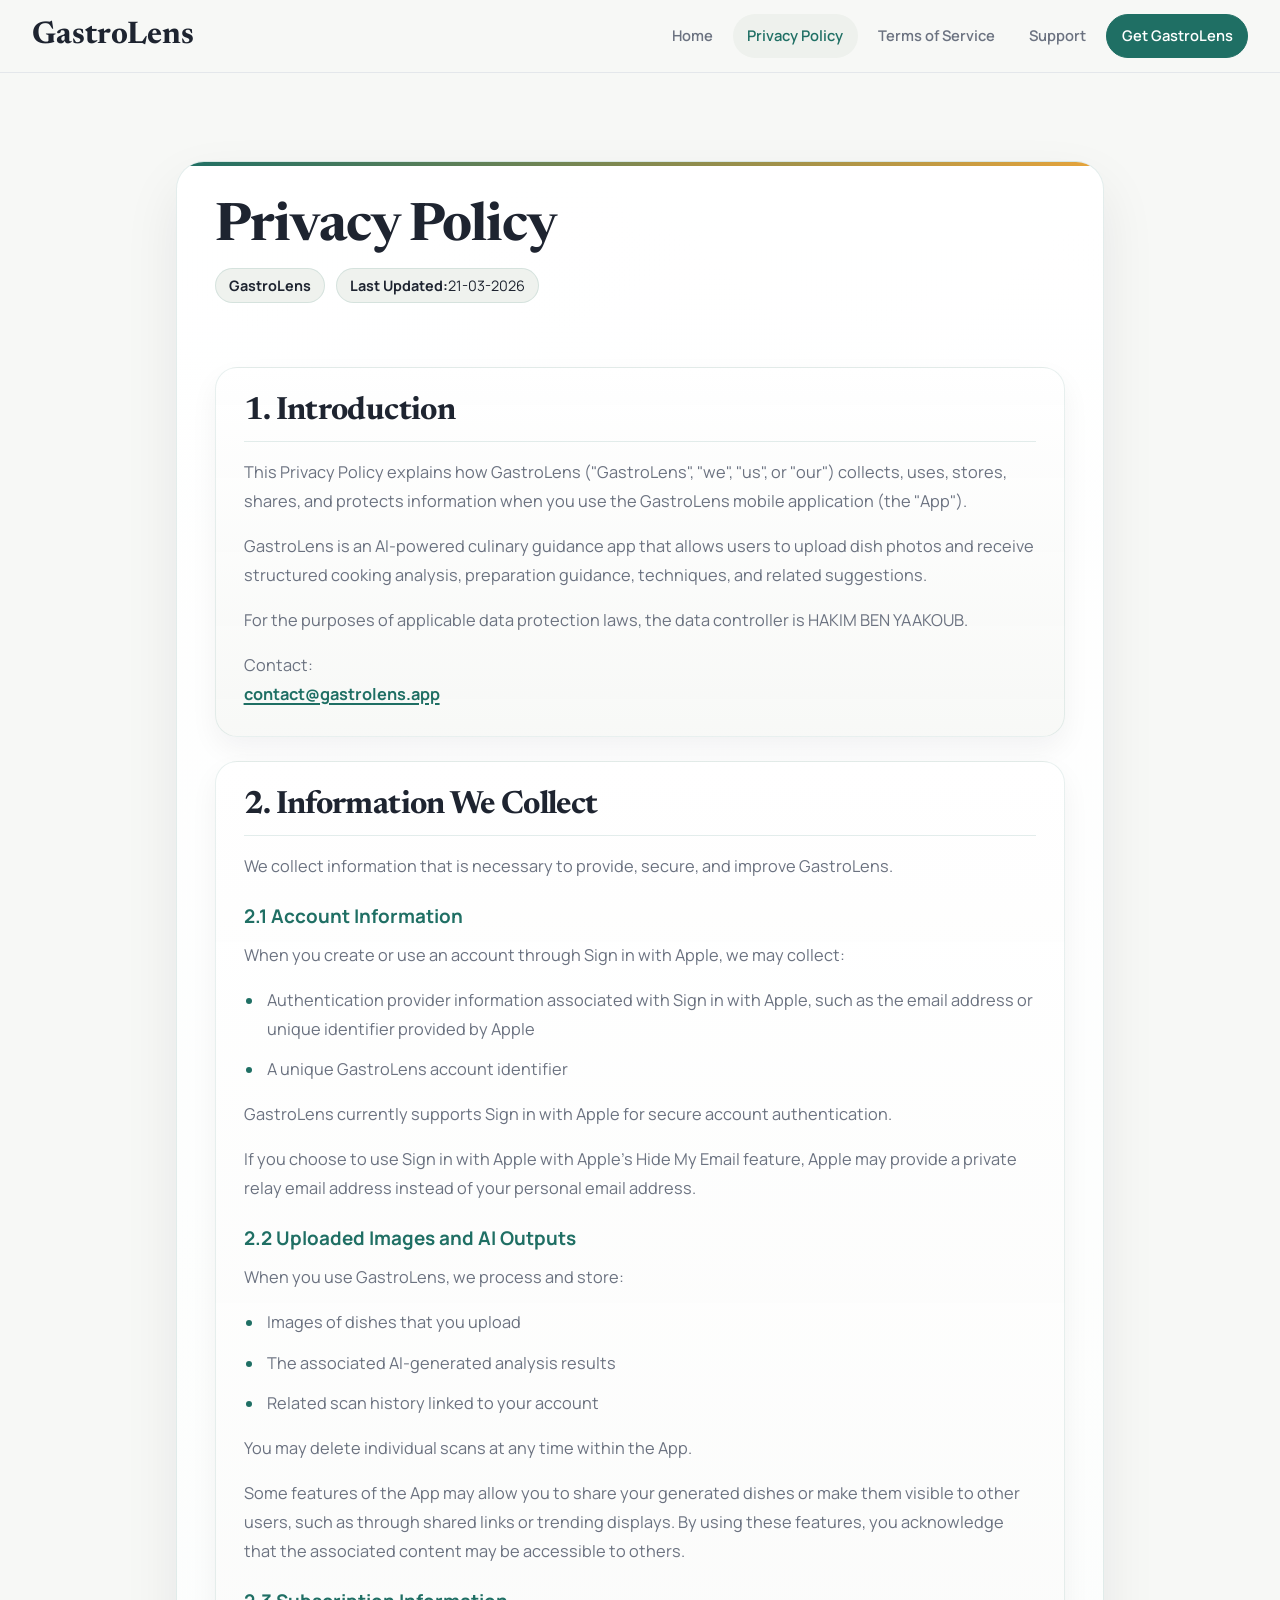
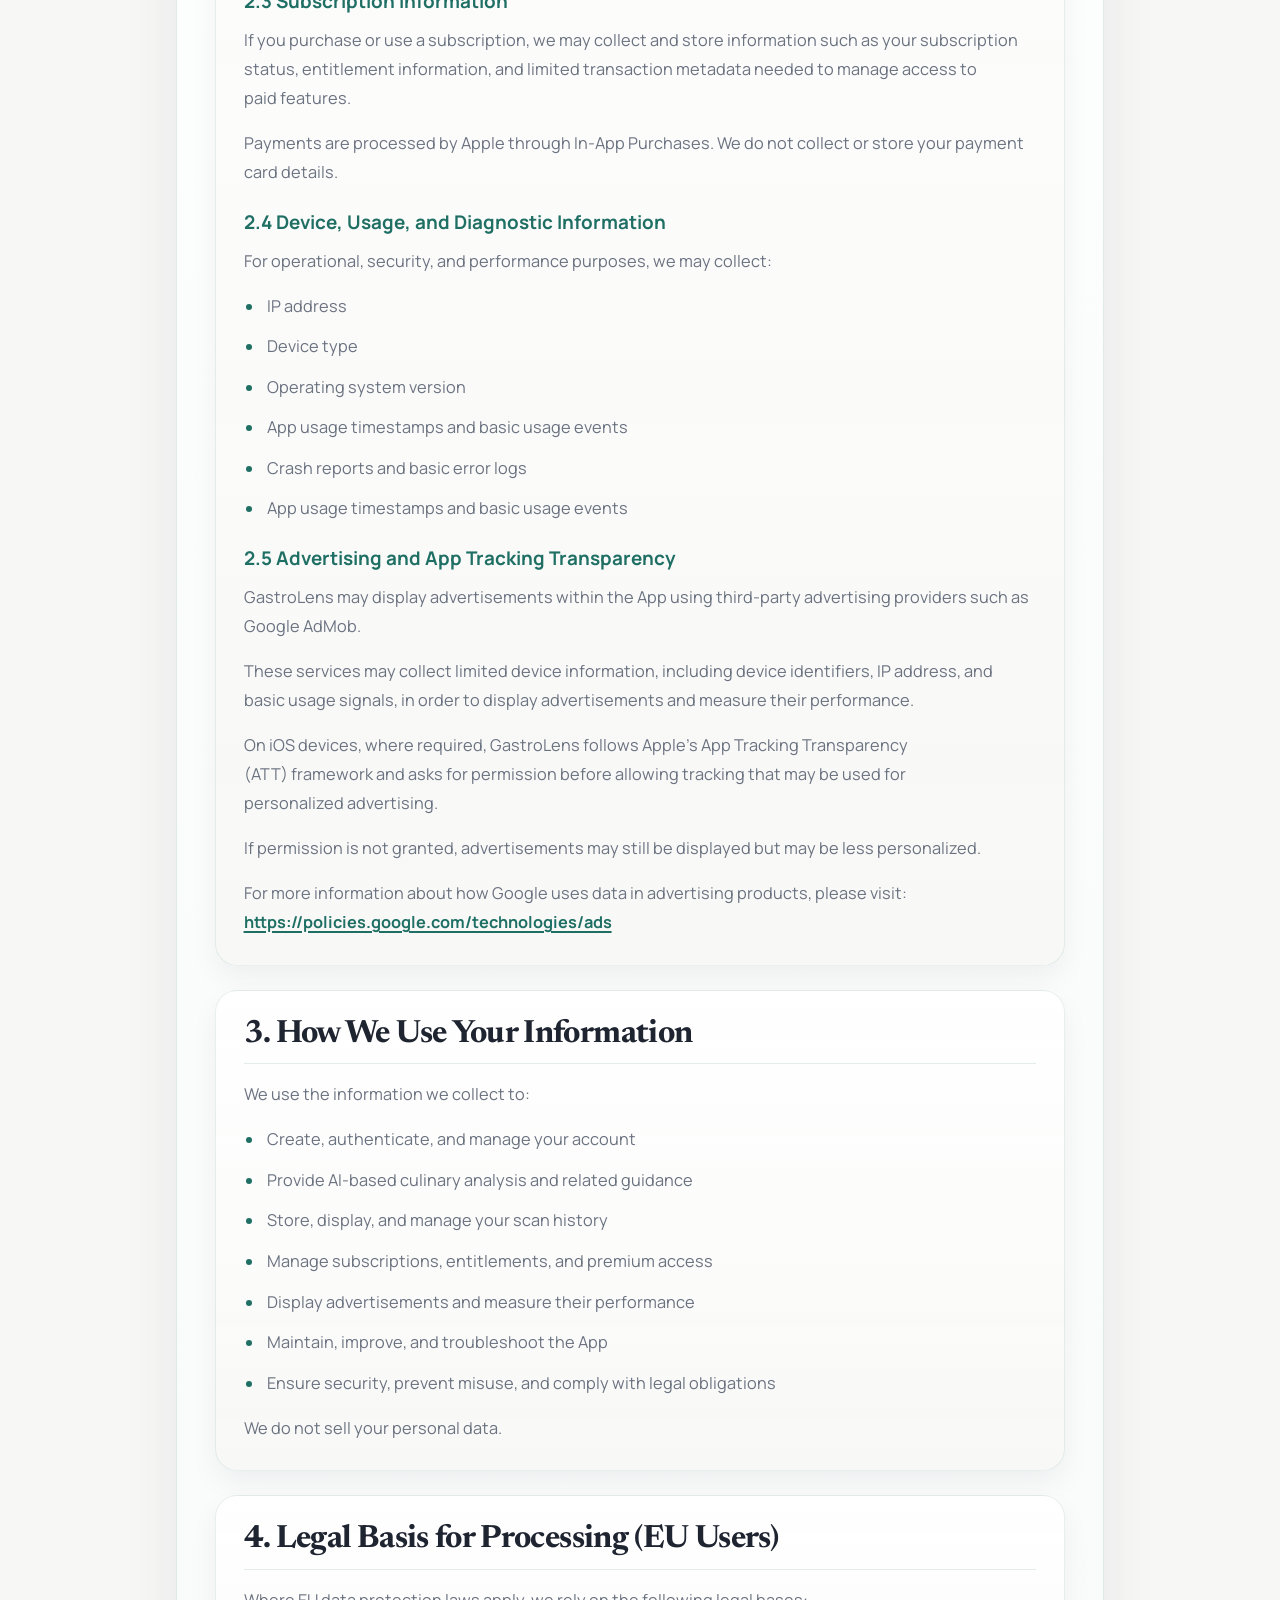
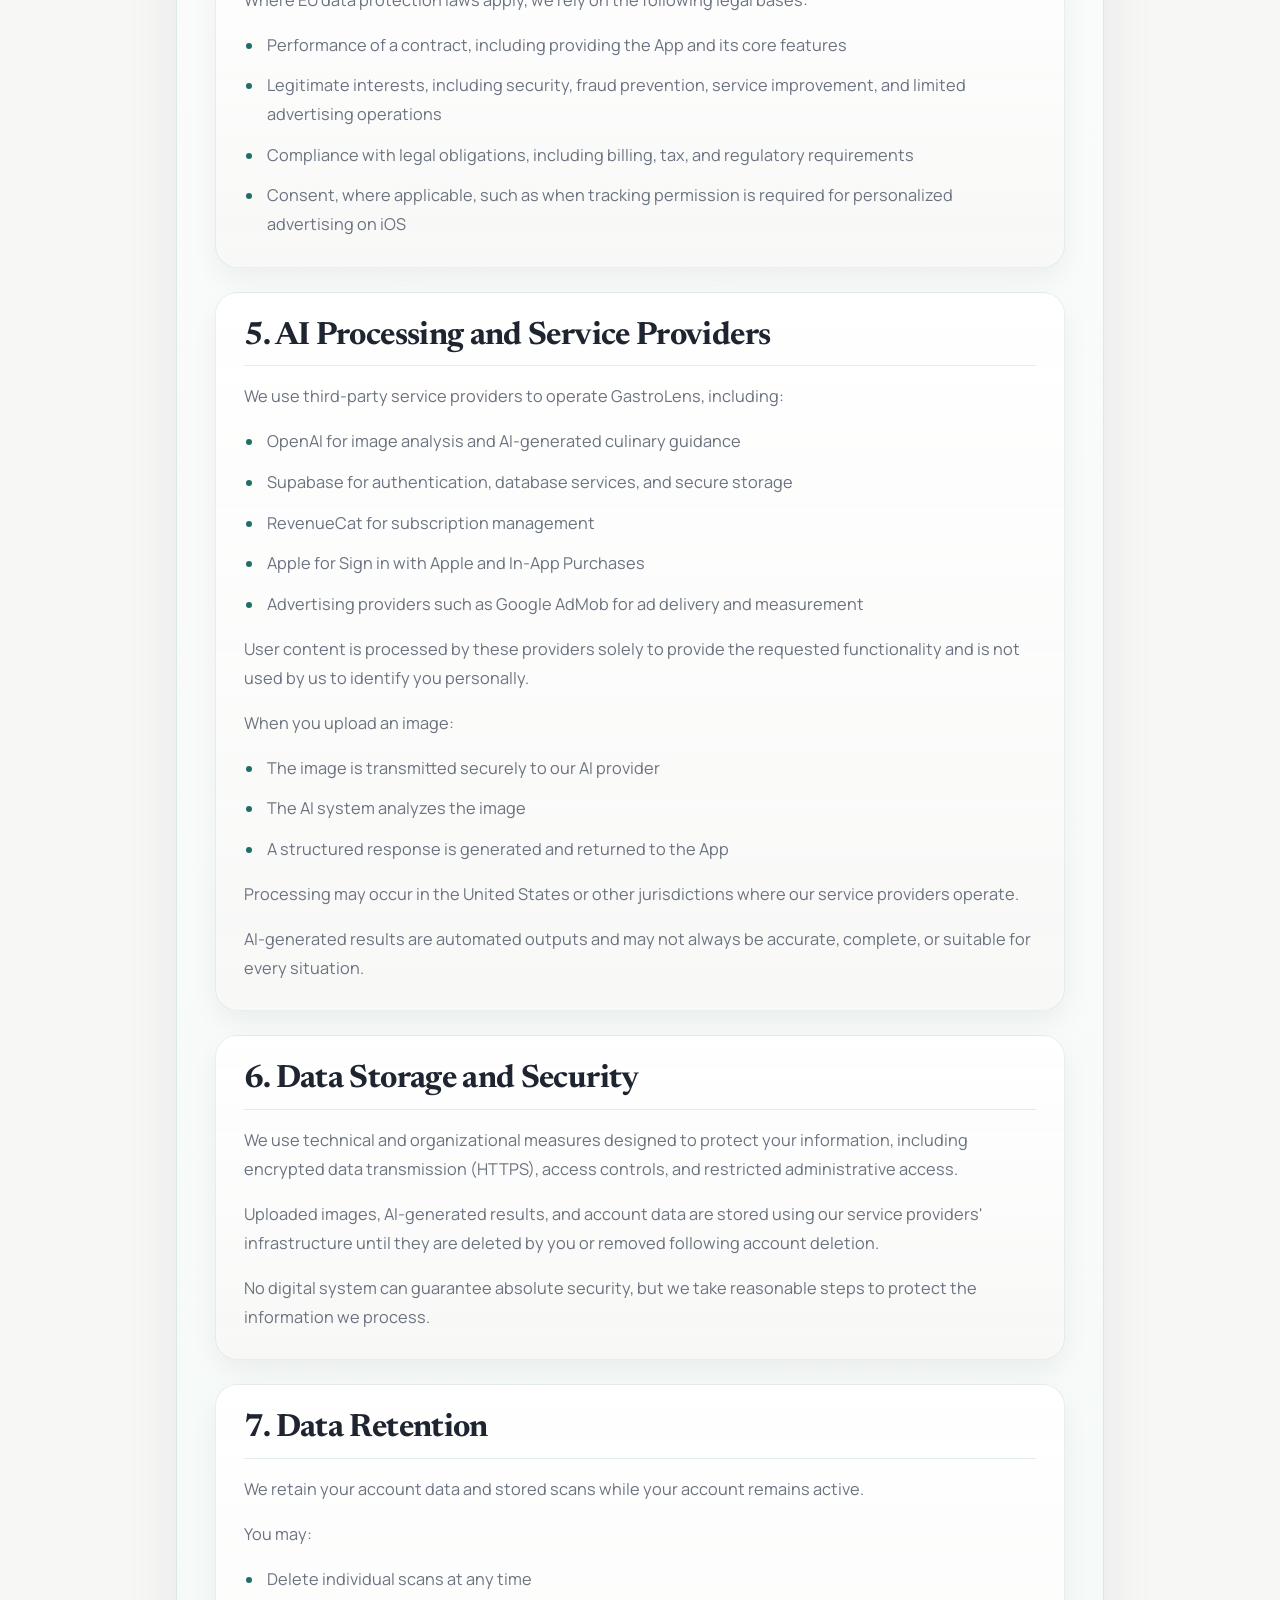
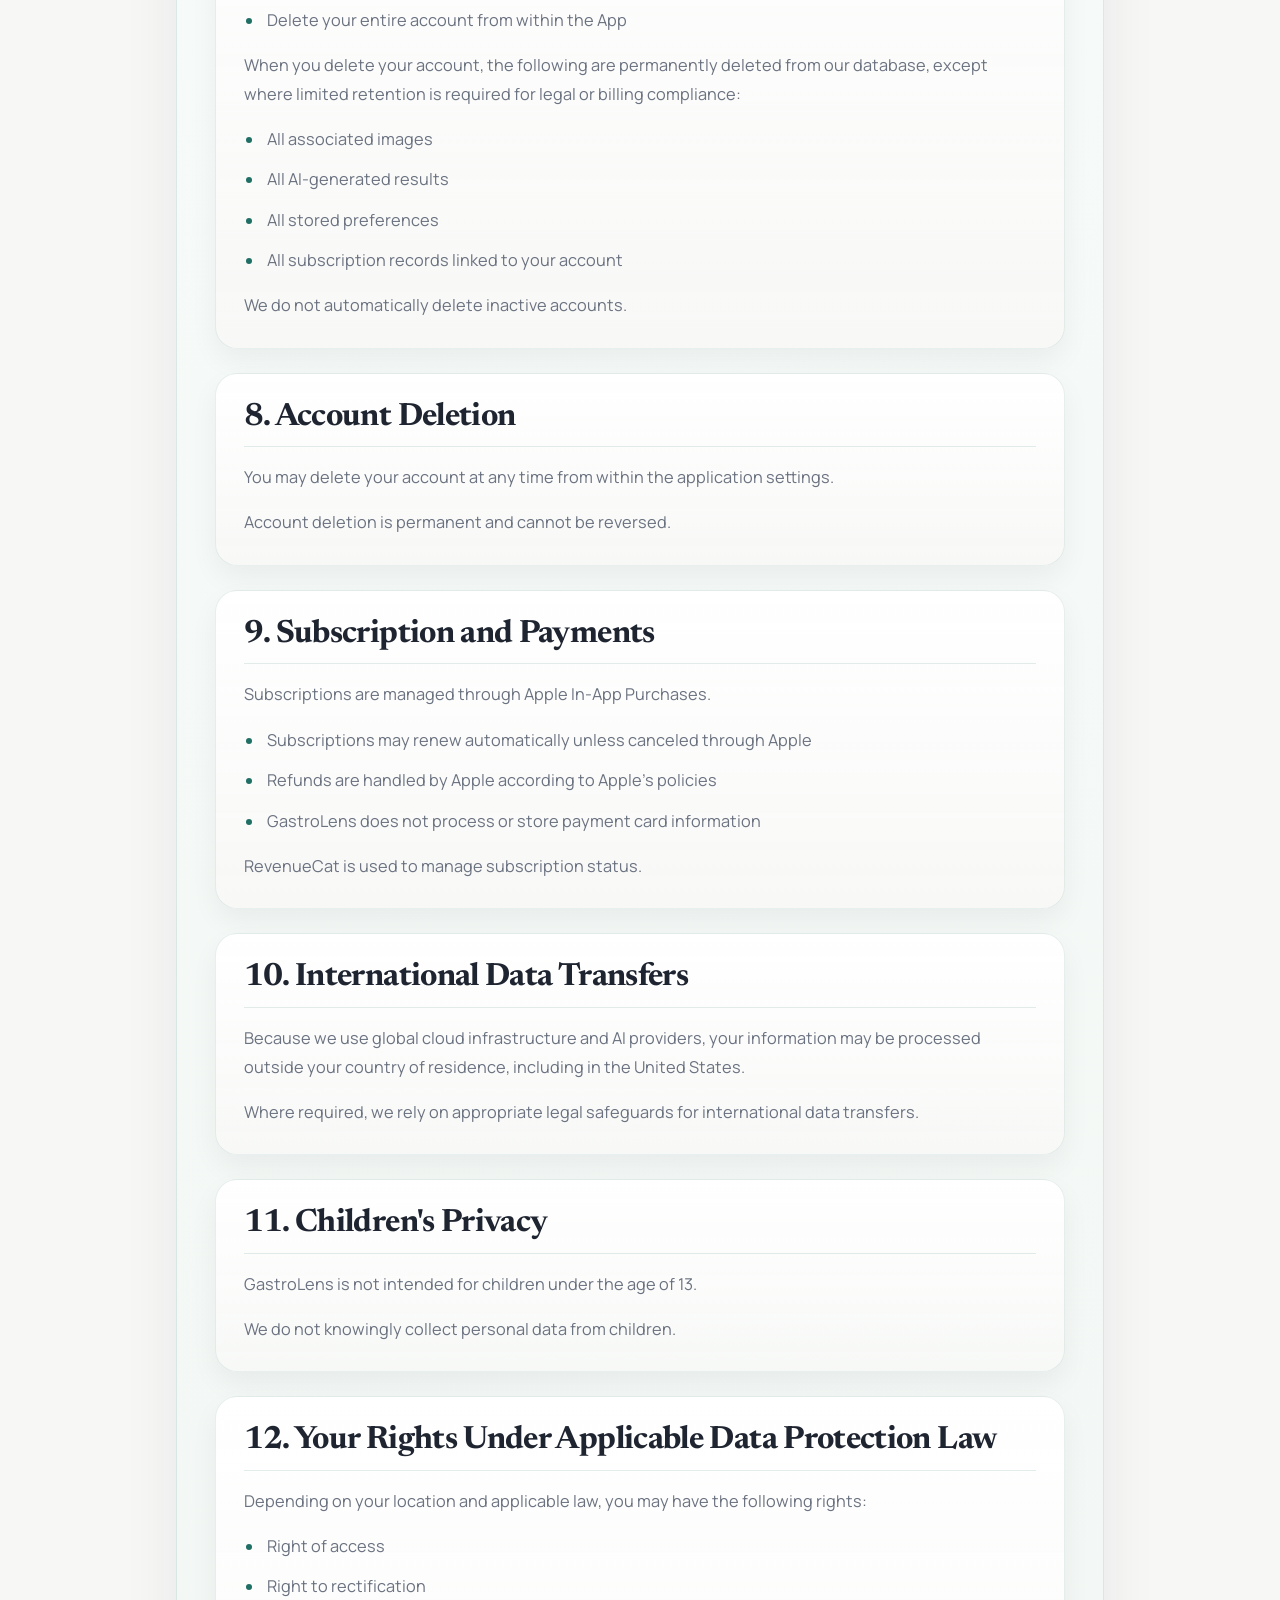
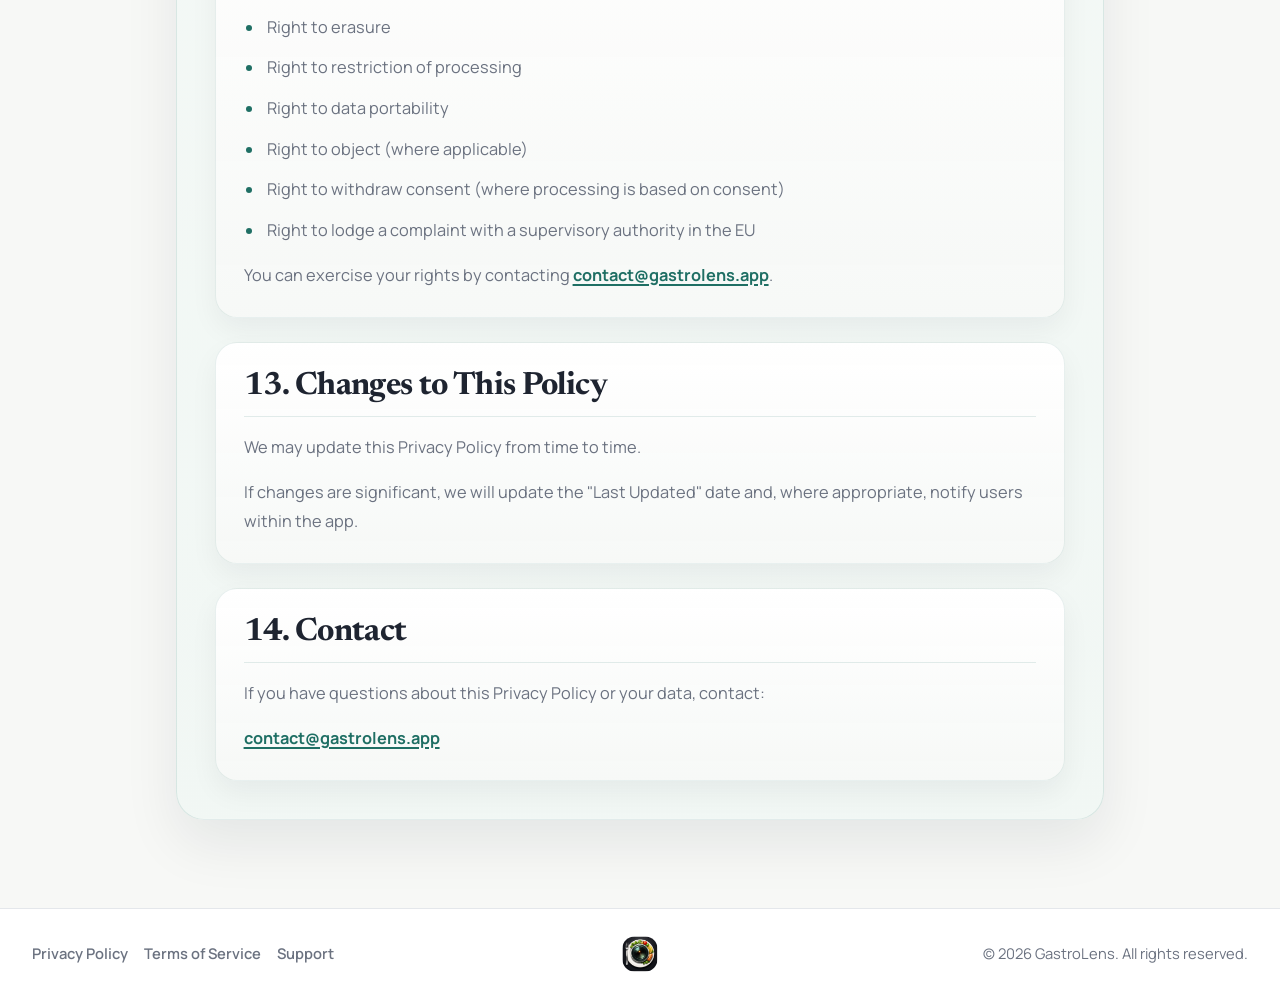
==== commit 3e1c1026: "Add files via upload" ====
--- a/privacy.html
+++ b/privacy.html
@@ -8,13 +8,13 @@
   <meta name="robots" content="noindex, nofollow, noarchive, nosnippet">
   <script>document.documentElement.classList.add('has-js');</script>
   <link rel="icon" href="/favicon.ico" sizes="any">
-  <link rel="stylesheet" href="/styles.css">
+  <link rel="stylesheet" href="/styles.css?v=20260321-10">
 </head>
 <body class="legal-page">
   <header class="site-header" data-nav-root>
     <div class="container nav-wrap">
       <div class="nav-bar">
-        <a class="brand" href="/index.html" aria-label="GastroLens Home">GastroLens</a>
+        <a class="brand" href="https://www.gastrolens.app/index.html" aria-label="GastroLens Home">GastroLens</a>
         <button class="nav-toggle" type="button" aria-expanded="false" aria-controls="site-menu" aria-label="Toggle navigation" data-nav-toggle>
           <span class="nav-toggle-bar" aria-hidden="true"></span>
           <span class="nav-toggle-bar" aria-hidden="true"></span>
@@ -23,11 +23,11 @@
       </div>
       <nav class="nav-menu" id="site-menu" aria-label="Primary" data-nav-menu>
         <ul class="nav-list">
-          <li><a class="nav-link" href="/index.html">Home</a></li>
-          <li><a class="nav-link active" href="/privacy.html" aria-current="page">Privacy Policy</a></li>
-          <li><a class="nav-link" href="/terms.html">Terms of Service</a></li>
-          <li><a class="nav-link" href="/support.html">Support</a></li>
-          <li><a class="nav-link nav-pill" href="/index.html#final-cta">Get GastroLens</a></li>
+          <li><a class="nav-link" href="https://www.gastrolens.app/index.html">Home</a></li>
+          <li><a class="nav-link active" href="https://www.gastrolens.app/privacy.html" aria-current="page">Privacy Policy</a></li>
+          <li><a class="nav-link" href="https://www.gastrolens.app/terms.html">Terms of Service</a></li>
+          <li><a class="nav-link" href="https://www.gastrolens.app/support.html">Support</a></li>
+          <li><a class="nav-link nav-pill" href="https://apps.apple.com/app/gastrolens-ai-food-scanner/id6760552690">Get GastroLens</a></li>
         </ul>
       </nav>
     </div>
@@ -37,7 +37,7 @@
     <article class="container legal">
       <h1>Privacy Policy</h1>
       <p class="legal-meta"><strong>GastroLens</strong></p>
-      <p class="legal-meta"><strong>Last Updated:</strong> 20-03-2026</p>
+      <p class="legal-meta"><strong>Last Updated:</strong> 21-03-2026</p>
 
       <section>
         <h2>1. Introduction</h2>
@@ -68,6 +68,7 @@
           <li>Related scan history linked to your account</li>
         </ul>
         <p>You may delete individual scans at any time within the App.</p>
+        <p>Some features of the App may allow you to share your generated dishes or make them visible to other users, such as through shared links or trending displays. By using these features, you acknowledge that the associated content may be accessible to others.</p>
 
         <h3>2.3 Subscription Information</h3>
         <p>If you purchase or use a subscription, we may collect and store information such as your subscription status, entitlement information, and limited transaction metadata needed to manage access to paid features.</p>
@@ -128,6 +129,7 @@
           <li>Apple for Sign in with Apple and In-App Purchases</li>
           <li>Advertising providers such as Google AdMob for ad delivery and measurement</li>
         </ul>
+        <p>User content is processed by these providers solely to provide the requested functionality and is not used by us to identify you personally.</p>
         <p>When you upload an image:</p>
         <ul>
           <li>The image is transmitted securely to our AI provider</li>
@@ -183,7 +185,7 @@
       <section>
         <h2>10. International Data Transfers</h2>
         <p>Because we use global cloud infrastructure and AI providers, your information may be processed outside your country of residence, including in the United States.</p>
-        <p>We take reasonable measures to ensure appropriate data protection safeguards are in place.</p>
+        <p>Where required, we rely on appropriate legal safeguards for international data transfers.</p>
       </section>
 
       <section>
@@ -205,7 +207,7 @@
           <li>Right to withdraw consent (where processing is based on consent)</li>
           <li>Right to lodge a complaint with a supervisory authority in the EU</li>
         </ul>
-        <p>You can exercise your rights by contacting contact@gastrolens.app.</p>
+        <p>You can exercise your rights by contacting <a href="mailto:contact@gastrolens.app">contact@gastrolens.app</a>.</p>
       </section>
 
       <section>
@@ -224,15 +226,19 @@
 
   <footer class="site-footer">
     <div class="container footer-wrap">
+      <a class="footer-logo-link" href="https://apps.apple.com/app/gastrolens-ai-food-scanner/id6760552690" aria-label="Get GastroLens on the App Store">
+        <img class="footer-logo" src="/gastrolens.png" alt="GastroLens logo">
+      </a>
       <nav aria-label="Footer">
         <ul class="footer-links">
-          <li><a href="/privacy.html">Privacy Policy</a></li>
-          <li><a href="/terms.html">Terms of Service</a></li>
-          <li><a href="/support.html">Support</a></li>
+          <li><a href="https://www.gastrolens.app/privacy.html">Privacy Policy</a></li>
+          <li><a href="https://www.gastrolens.app/terms.html">Terms of Service</a></li>
+          <li><a href="https://www.gastrolens.app/support.html">Support</a></li>
         </ul>
       </nav>
-      <p class="footer-meta">Contact: <a href="mailto:contact@gastrolens.app">contact@gastrolens.app</a></p>
-      <p class="footer-meta">&copy; 2026 GastroLens. All rights reserved.</p>
+      <div class="footer-meta-group">
+        <p class="footer-meta">&copy; 2026 GastroLens. All rights reserved.</p>
+      </div>
     </div>
   </footer>
   <script src="/site.js" defer></script>
--- a/styles.css
+++ b/styles.css
@@ -42,6 +42,7 @@
 
 html {
   scroll-behavior: smooth;
+  scroll-padding-top: 6rem;
 }
 
 body {
@@ -54,6 +55,11 @@
   overflow-x: hidden;
 }
 
+main,
+.site-footer {
+  padding-inline: env(safe-area-inset-left) env(safe-area-inset-right);
+}
+
 img {
   display: block;
   max-width: 100%;
@@ -116,20 +122,6 @@
 
 .section {
   padding-block: var(--section-space);
-}
-
-.section-soft {
-  background: var(--color-bg-soft);
-  border-top: 1px solid var(--color-border);
-  border-bottom: 1px solid var(--color-border);
-}
-
-.card {
-  background: var(--color-card);
-  border: 1px solid var(--color-border);
-  border-radius: var(--radius-card);
-  box-shadow: var(--shadow-soft);
-  padding: clamp(1.35rem, 3vw, 1.9rem);
 }
 
 .button {
@@ -167,7 +159,6 @@
 .button-link {
   display: inline-flex;
   align-items: center;
-  min-height: 44px;
   color: var(--color-brand);
   font-weight: 700;
   text-underline-offset: 0.2em;
@@ -180,6 +171,7 @@
   border-bottom: 1px solid var(--color-border);
   background: var(--color-bg-main);
   backdrop-filter: blur(8px);
+  padding-top: env(safe-area-inset-top);
 }
 
 .nav-wrap {
@@ -354,16 +346,32 @@
   .has-js .nav-link {
     border-radius: 12px;
   }
+
+  .landing-page .hero-copy h1 {
+    font-size: clamp(2.65rem, 11vw, 3.5rem);
+  }
 }
 
 .hero {
-  padding-top: calc(var(--section-space) - 0.25rem);
+  padding-top: calc(var(--section-space) - 3rem);
+}
+
+@media (max-width: 47.999rem) {
+  .hero {
+    padding-top: calc(var(--section-space) - 0.5rem);
+  }
 }
 
 .hero-layout {
   display: grid;
   gap: var(--space-8);
   align-items: center;
+}
+
+.nav-wrap > *,
+.hero-layout > *,
+.footer-wrap > * {
+  min-width: 0;
 }
 
 .hero-copy {
@@ -412,8 +420,7 @@
   gap: 0.9rem;
 }
 
-.hero-actions .button,
-.final-cta-card .button {
+.hero-actions .button {
   width: 100%;
 }
 
@@ -424,223 +431,17 @@
 }
 
 .hero-preview {
-  width: min(100%, 19rem);
+  width: min(100%, 30rem);
   margin-inline: auto;
+  display: flex;
+  justify-content: center;
 }
 
 .hero-preview-image {
   display: block;
-  width: 85%;
+  width: 88%;
   height: auto;
-}
-
-.value-strip {
-  border-top: 1px solid var(--color-border);
-  border-bottom: 1px solid var(--color-border);
-  background: var(--color-card);
-  padding-block: 1.15rem;
-}
-
-.value-list {
-  margin: 0;
-  padding: 0;
-  list-style: none;
-  display: grid;
-  gap: 0.8rem;
-}
-
-.value-list li {
-  color: var(--color-text-main);
-  font-size: 0.95rem;
-  font-weight: 600;
-  display: flex;
-  align-items: center;
-  gap: 0.62rem;
-}
-
-.value-list li::before {
-  content: "";
-  width: 0.46rem;
-  height: 0.46rem;
-  border-radius: 999px;
-  background: var(--color-accent);
-  flex-shrink: 0;
-}
-
-.section-header {
-  max-width: 42rem;
-  display: grid;
-  gap: var(--space-3);
-  margin-bottom: var(--space-6);
-}
-
-.section-kicker {
-  margin: 0;
-  color: var(--color-brand);
-  font-size: 0.76rem;
-  font-weight: 700;
-  text-transform: uppercase;
-  letter-spacing: 0.12em;
-}
-
-.section-header p {
-  font-size: 1rem;
-  line-height: 1.7;
-}
-
-.preview-layout {
-  display: grid;
-  gap: var(--space-6);
-  align-items: start;
-}
-
-.preview-panel {
-  background: var(--color-card);
-  border: 1px solid var(--color-border);
-  border-radius: var(--radius-card);
-  box-shadow: var(--shadow-soft);
-  padding: clamp(1.35rem, 3vw, 1.9rem);
-  display: grid;
-}
-
-.preview-item {
-  padding-block: var(--space-4);
-  border-bottom: 1px solid var(--color-border);
-}
-
-.preview-item:first-child {
-  padding-top: 0;
-}
-
-.preview-item:last-child {
-  border-bottom: 0;
-  padding-bottom: 0;
-}
-
-.preview-label {
-  color: var(--color-accent);
-  font-weight: 700;
-  font-size: 0.74rem;
-  letter-spacing: 0.09em;
-  margin-bottom: 0.32rem;
-}
-
-.preview-item h3 {
-  margin-bottom: 0.35rem;
-}
-
-.steps-grid {
-  display: grid;
-  gap: var(--space-4);
-}
-
-.step-number {
-  margin-bottom: 0.55rem;
-  color: var(--color-brand);
-  font-size: 0.77rem;
-  text-transform: uppercase;
-  letter-spacing: 0.11em;
-  font-weight: 700;
-}
-
-.step-card h3 {
-  margin-bottom: 0.45rem;
-}
-
-.feature-grid {
-  display: grid;
-  gap: var(--space-4);
-}
-
-.feature-card {
-  display: grid;
-  align-content: start;
-  gap: 0.48rem;
-}
-
-.feature-icon {
-  width: 2rem;
-  height: 2rem;
-  border-radius: 10px;
-  border: 1px solid var(--color-border);
-  background: var(--color-bg-soft);
-  color: var(--color-brand);
-  display: inline-flex;
-  align-items: center;
-  justify-content: center;
-}
-
-.feature-icon::before {
-  content: "";
-  width: 0.84rem;
-  height: 0.84rem;
-  border: 1.4px solid currentColor;
-  border-radius: 3px;
-}
-
-.privacy-panel {
-  background: var(--color-card);
-  border: 1px solid var(--color-border);
-  border-radius: var(--radius-card);
-  box-shadow: var(--shadow-soft);
-  padding: clamp(1.5rem, 4vw, 2.2rem);
-}
-
-.privacy-panel .section-header {
-  margin-bottom: var(--space-6);
-}
-
-.privacy-list {
-  margin: 0;
-  padding: 0;
-  list-style: none;
-  display: grid;
-  gap: 0.75rem;
-}
-
-.privacy-list li {
-  position: relative;
-  padding-left: 1.55rem;
-  color: var(--color-text-main);
-  font-weight: 550;
-}
-
-.privacy-list li::before {
-  content: "";
-  position: absolute;
-  left: 0;
-  top: 0.42rem;
-  width: 0.72rem;
-  height: 0.72rem;
-  border-radius: 999px;
-  border: 1.6px solid var(--color-brand);
-}
-
-.final-cta-card {
-  max-width: 52rem;
   margin-inline: auto;
-  text-align: center;
-  background: var(--color-card);
-  border: 1px solid var(--color-border);
-  border-radius: var(--radius-panel);
-  box-shadow: var(--shadow-soft);
-  padding: clamp(2rem, 5vw, 3.1rem);
-}
-
-.final-cta-card h2 {
-  margin-inline: auto;
-  max-width: 15ch;
-  margin-bottom: var(--space-6);
-}
-
-.cta-contact {
-  margin-top: var(--space-5);
-  font-size: 1rem;
-  font-weight: 600;
-}
-
-.cta-contact a {
-  color: var(--color-text-main);
 }
 
 .legal-page {
@@ -675,7 +476,7 @@
   content: "";
   position: absolute;
   inset: 0 0 auto;
-  height: 6px;
+  height: 4px;
   background: linear-gradient(90deg, var(--color-brand), var(--color-accent));
 }
 
@@ -782,6 +583,18 @@
   text-underline-offset: 0.18em;
 }
 
+.legal p,
+.legal li,
+.footer-meta {
+  overflow-wrap: break-word;
+}
+
+.legal a,
+.footer-links a,
+.footer-meta a {
+  overflow-wrap: anywhere;
+}
+
 .legal p:last-child,
 .legal ul:last-child,
 .legal ol:last-child {
@@ -791,6 +604,7 @@
 .site-footer {
   border-top: 1px solid var(--color-border);
   background: var(--color-card);
+  padding-bottom: env(safe-area-inset-bottom);
 }
 
 .footer-wrap {
@@ -799,17 +613,40 @@
   gap: 0.75rem;
 }
 
+.footer-logo-link {
+  justify-self: center;
+  display: flex;
+  align-items: center;
+  justify-content: center;
+  line-height: 0;
+}
+
+.footer-logo-link:hover,
+.footer-logo-link:focus-visible {
+  text-decoration: none;
+}
+
+.footer-logo {
+  display: block;
+  width: 2.1rem;
+  height: auto;
+  border-radius: 0.75rem;
+}
+
 .footer-links {
   margin: 0;
   padding: 0;
   list-style: none;
-  display: grid;
-  gap: 0.75rem;
+  display: flex;
+  flex-wrap: wrap;
+  justify-content: center;
+  gap: 0.75rem 1rem;
 }
 
 .footer-links a {
   display: inline-flex;
   color: var(--color-text-muted);
+  font-size: 0.92rem;
   font-weight: 600;
   text-decoration: none;
 }
@@ -820,10 +657,16 @@
   text-decoration: underline;
 }
 
+.footer-meta-group {
+  display: grid;
+  gap: 0.35rem;
+}
+
 .footer-meta {
   margin: 0;
   font-size: 0.92rem;
   color: var(--color-text-muted);
+  text-align: center;
 }
 
 @media (min-width: 40rem) {
@@ -843,8 +686,7 @@
   }
 
   .hero-actions .button,
-  .hero-actions .button-link,
-  .final-cta-card .button {
+  .hero-actions .button-link {
     width: auto;
   }
 
@@ -852,22 +694,28 @@
     width: min(100%, 20rem);
   }
 
-  .value-list {
-    grid-template-columns: repeat(3, minmax(0, 1fr));
-  }
-
-  .steps-grid {
-    grid-template-columns: repeat(2, minmax(0, 1fr));
-  }
-
-  .feature-grid {
-    grid-template-columns: repeat(2, minmax(0, 1fr));
+  .hero-preview-image {
+    width: 80%;
   }
 
   .footer-links {
     display: flex;
     flex-wrap: wrap;
     gap: 1rem;
+  }
+}
+
+@media (min-width: 48rem) and (max-width: 63.999rem) {
+  .hero-layout {
+    gap: clamp(2.5rem, 6vw, 3.5rem);
+  }
+
+  .hero-copy {
+    max-width: 38rem;
+  }
+
+  .hero-preview {
+    width: min(100%, 21rem);
   }
 }
 
@@ -904,21 +752,42 @@
     gap: var(--space-16);
   }
 
-  .preview-layout {
-    grid-template-columns: minmax(0, 1.08fr) minmax(0, 0.92fr);
-  }
-
-  .steps-grid {
-    grid-template-columns: repeat(3, minmax(0, 1fr));
-  }
-
-  .feature-grid {
-    grid-template-columns: repeat(3, minmax(0, 1fr));
-  }
-
   .footer-wrap {
+    position: relative;
     grid-template-columns: 1fr auto;
     align-items: center;
+  }
+
+  .footer-wrap > .footer-logo-link {
+    position: absolute;
+    left: 50%;
+    top: 50%;
+    justify-self: auto;
+    align-self: auto;
+    transform: translate(-50%, -50%);
+  }
+
+  .footer-wrap > nav {
+    grid-column: 1;
+    justify-self: start;
+  }
+
+  .footer-meta-group {
+    grid-column: 2;
+    justify-self: end;
+    text-align: right;
+  }
+
+  .footer-meta {
+    text-align: right;
+  }
+
+  .footer-logo {
+    width: 2.2rem;
+  }
+
+  .footer-links {
+    justify-content: flex-start;
   }
 
   .legal {
@@ -936,7 +805,7 @@
   }
 
   .hero-preview {
-    width: min(100%, 23rem);
+    width: min(100%, 100rem);
   }
 }
 
@@ -957,3 +826,17 @@
     padding: 1.05rem;
   }
 }
+
+@media (max-width: 29.999rem) {
+  .brand {
+    font-size: clamp(1.65rem, 8.6vw, 1.95rem);
+  }
+
+  .hero-actions {
+    gap: 0.75rem;
+  }
+
+  .footer-links {
+    gap: 0.5rem 0.75rem;
+  }
+}
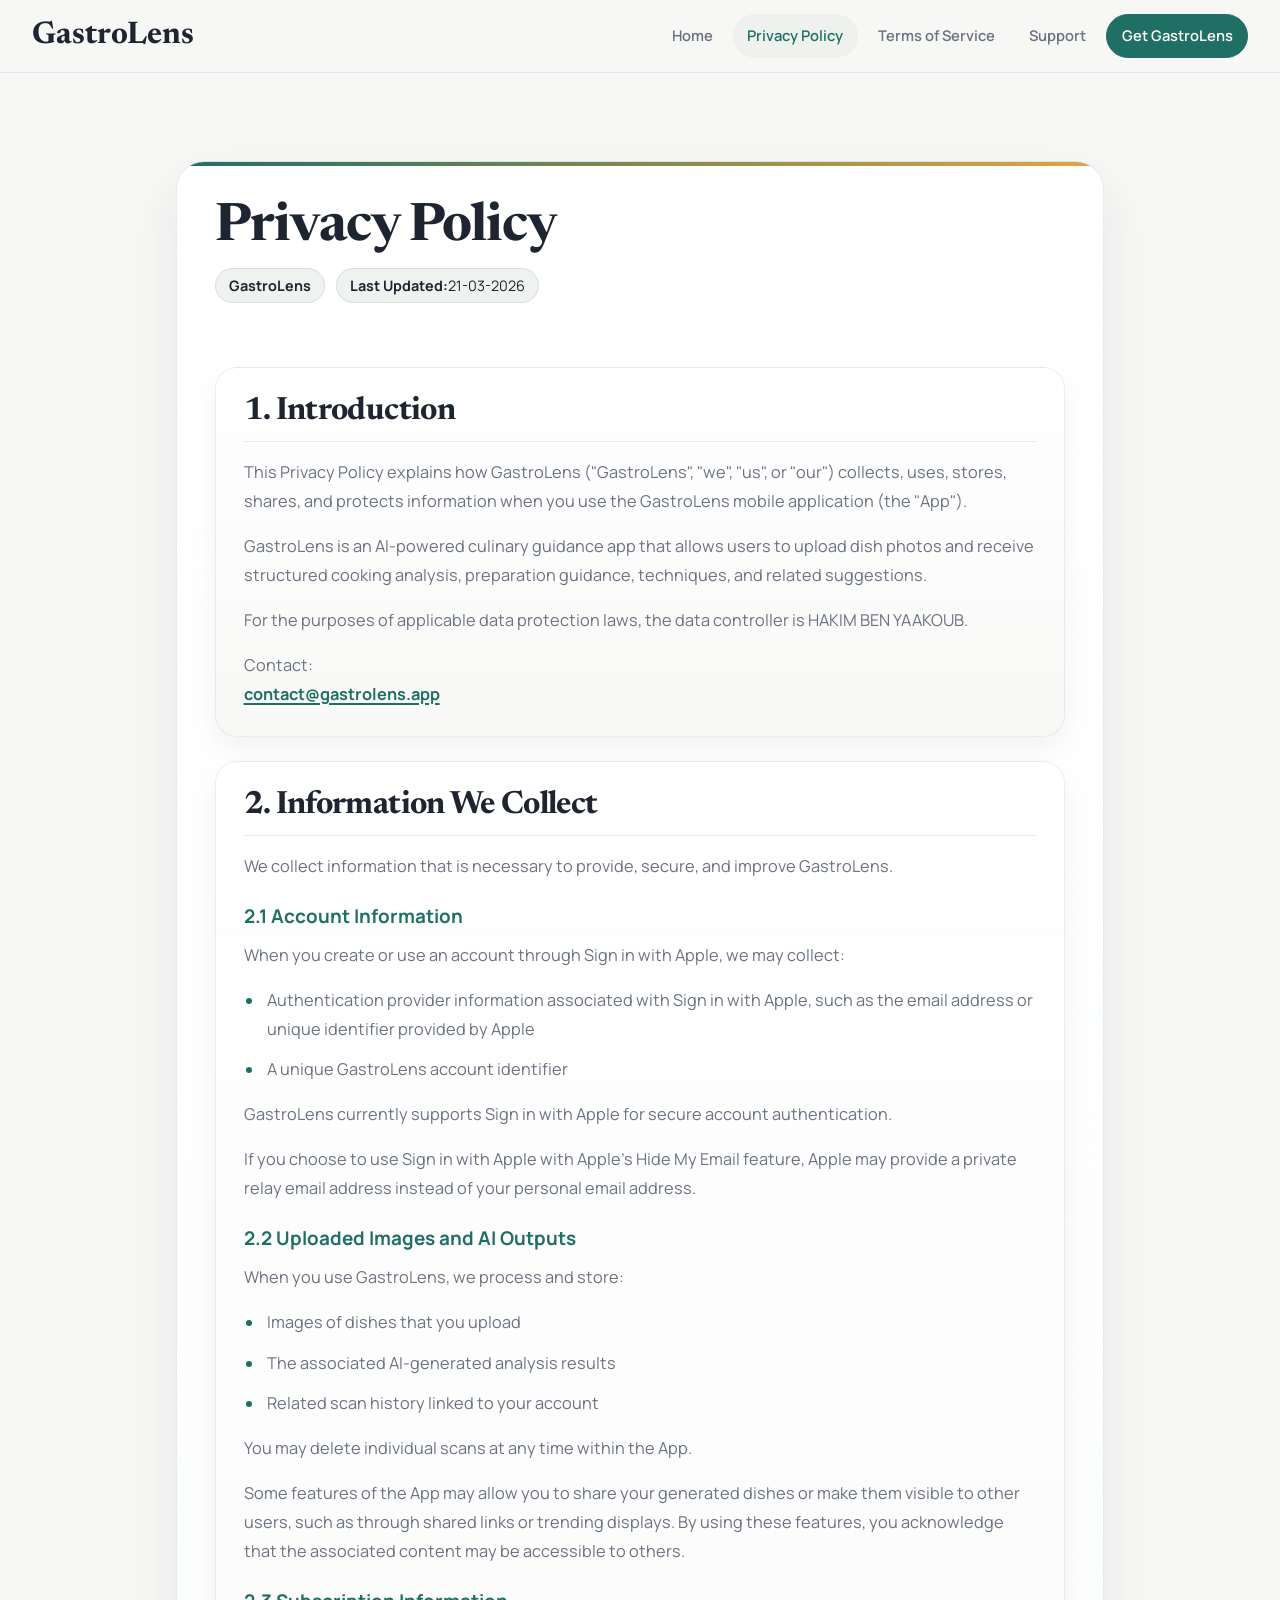
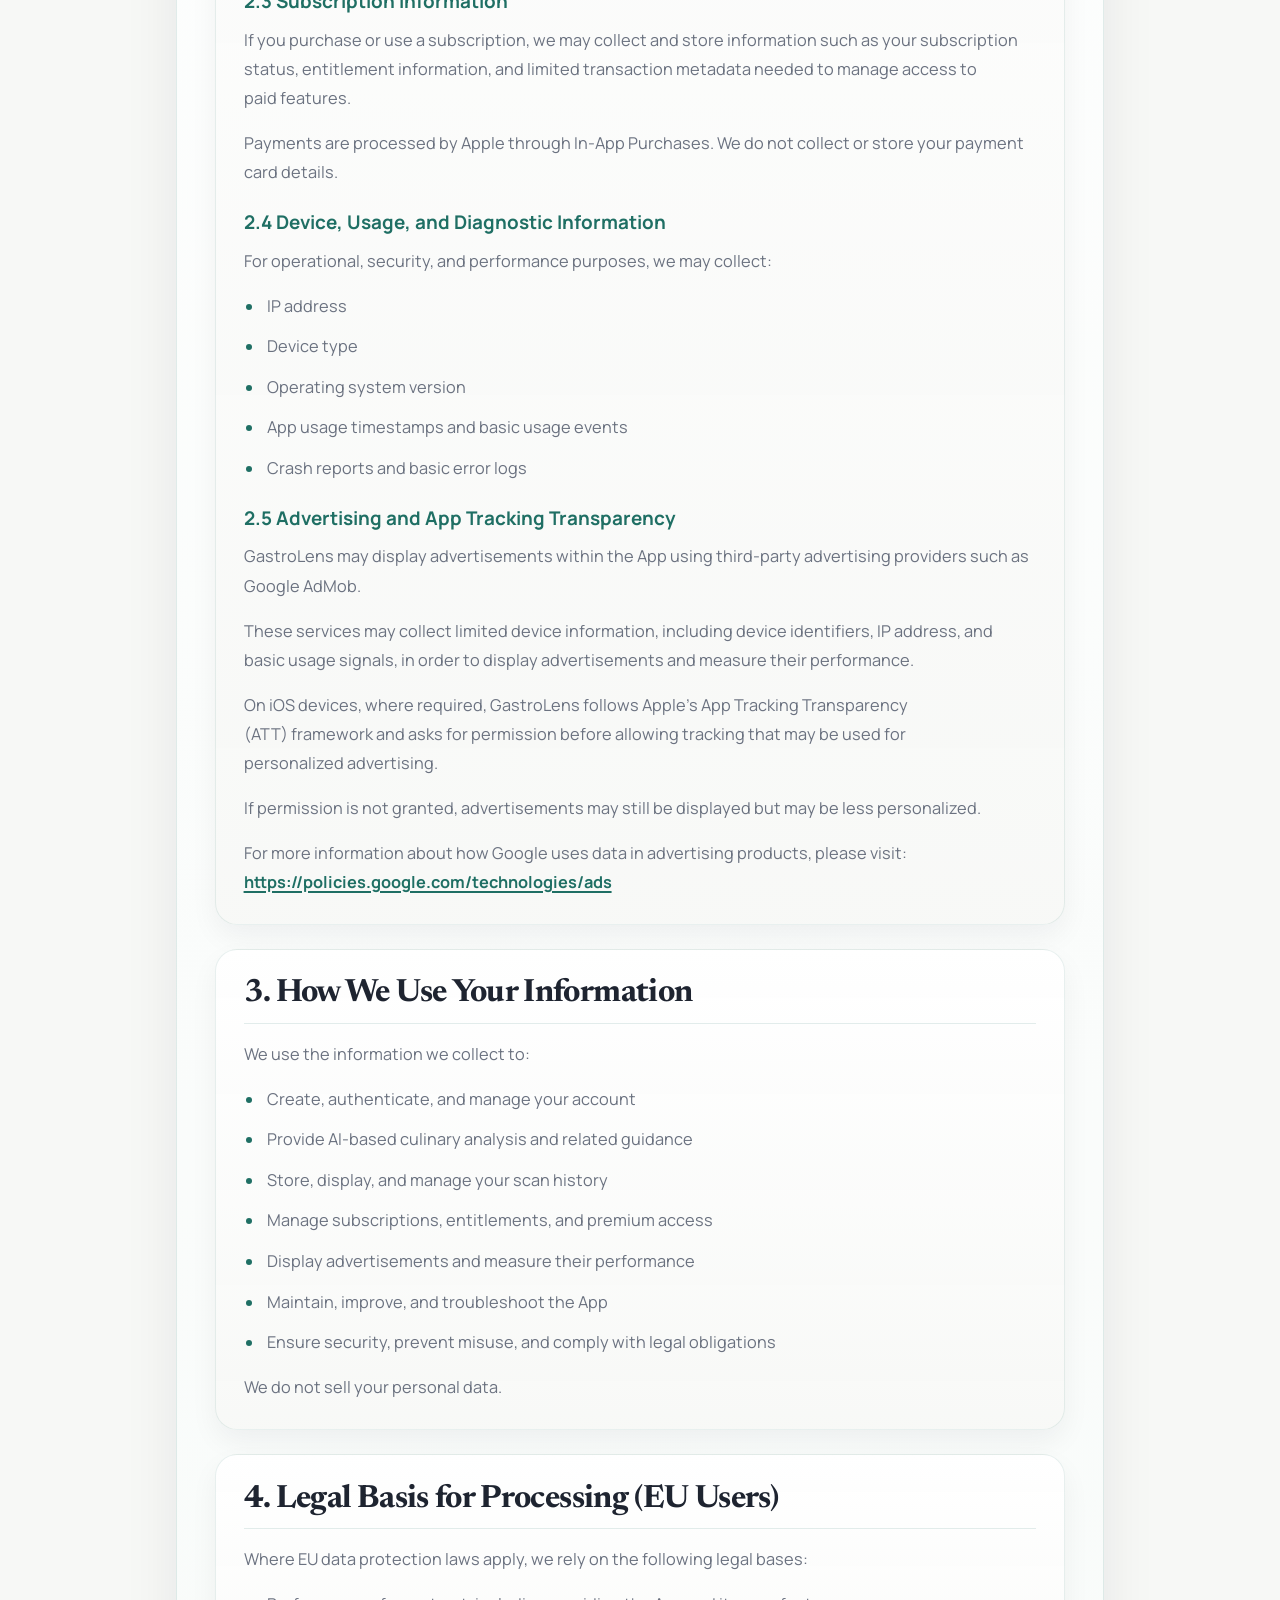
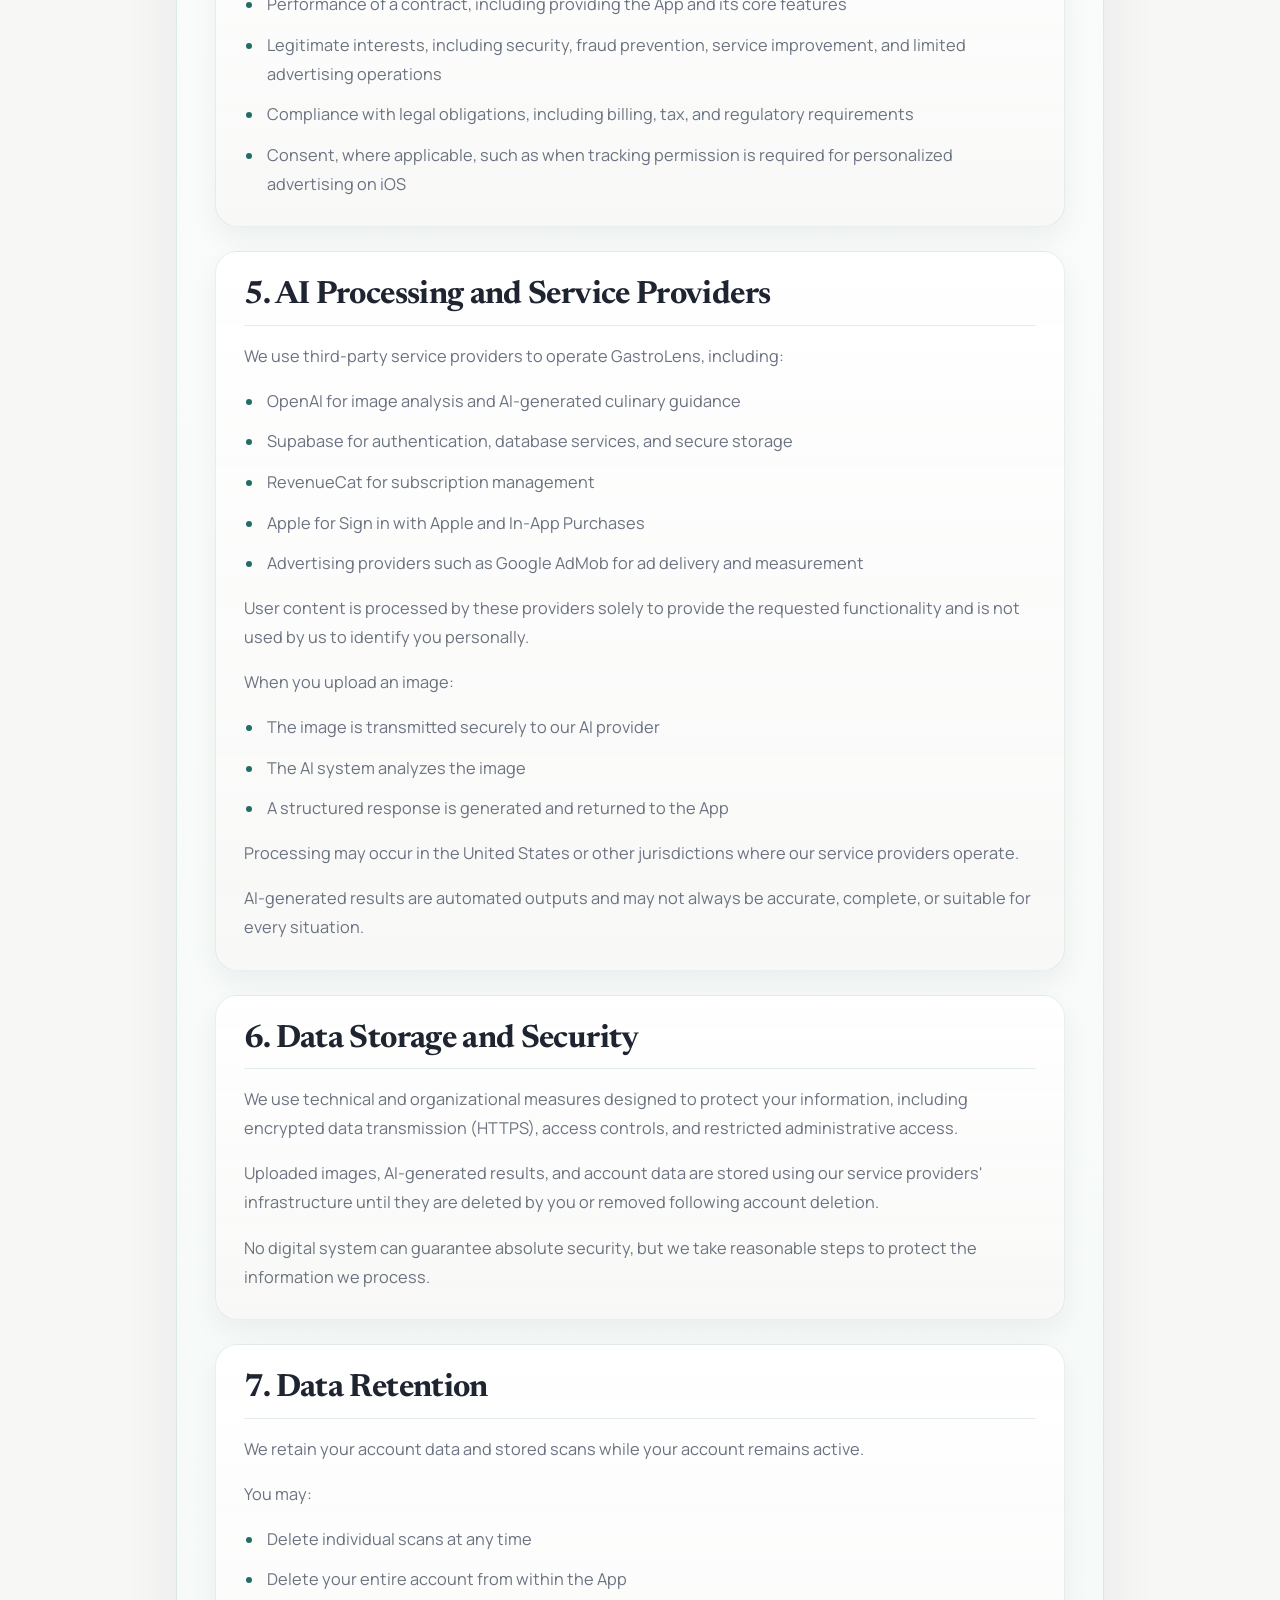
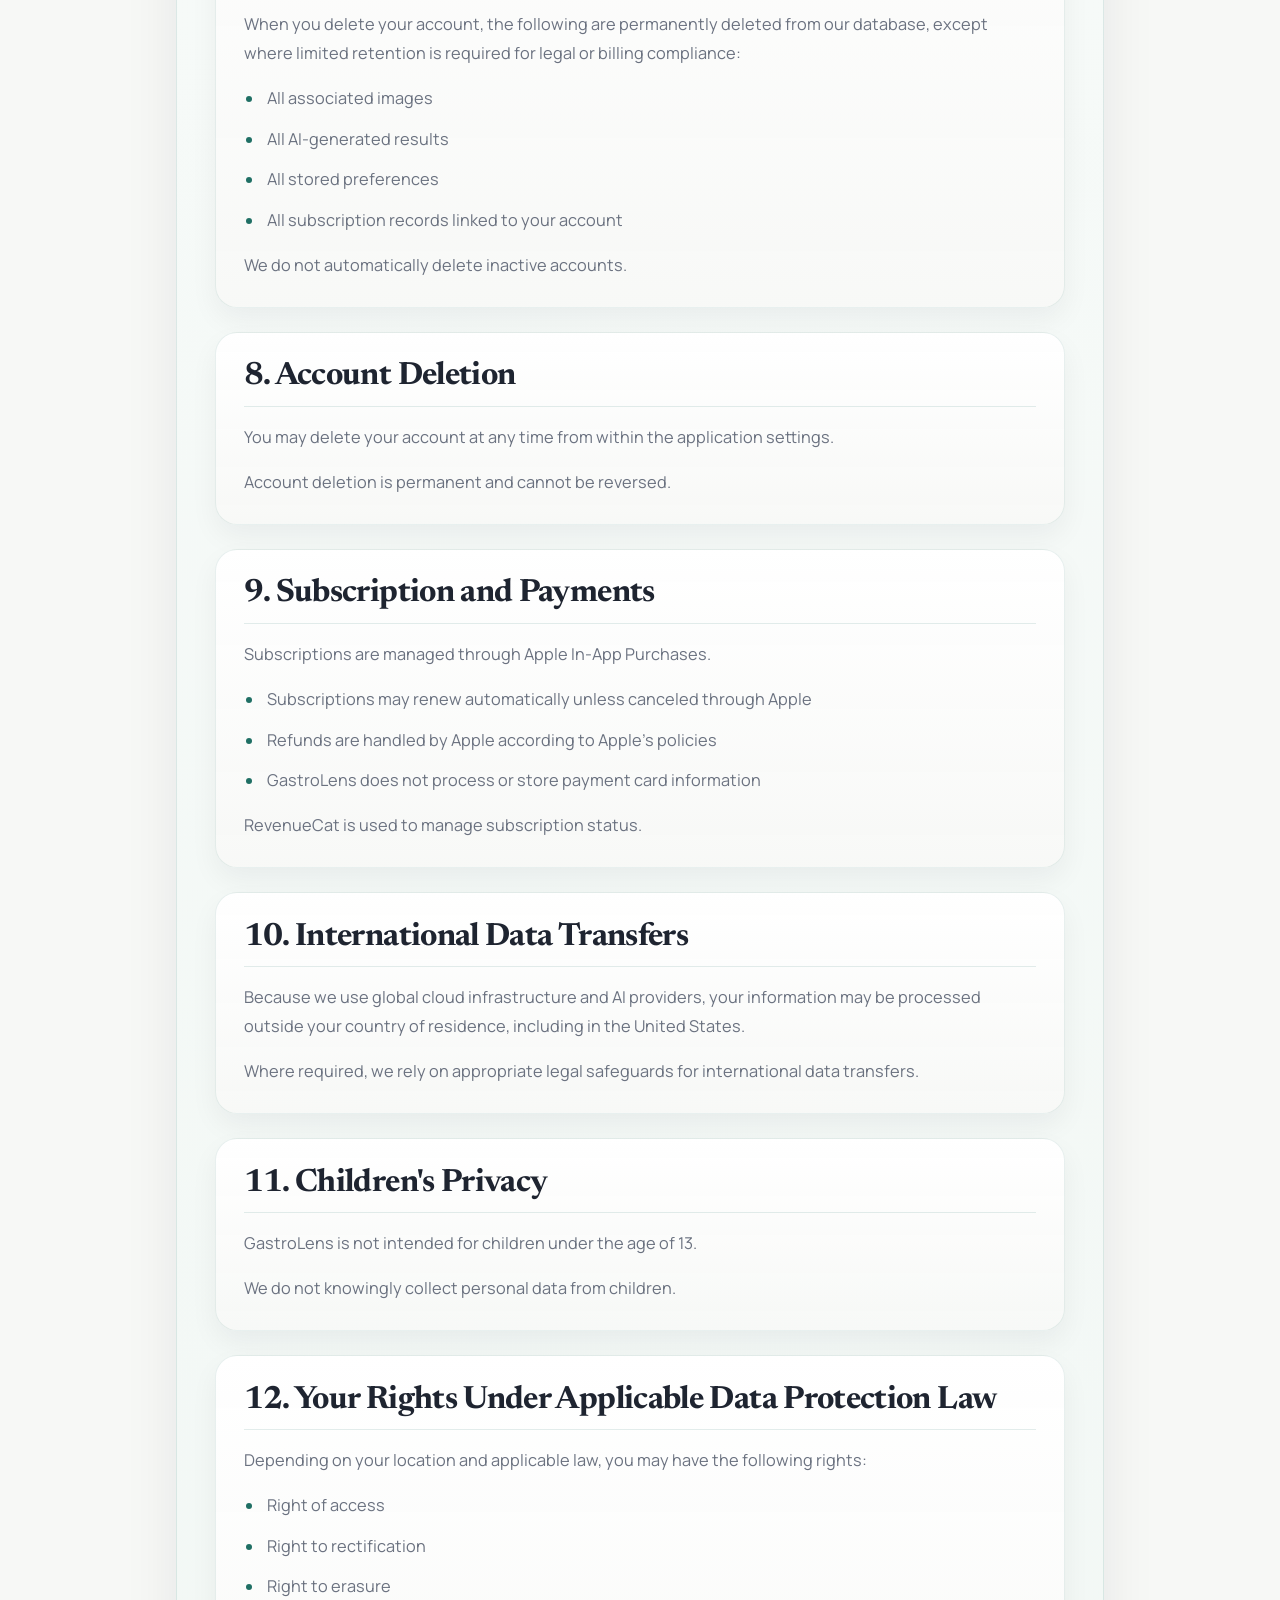
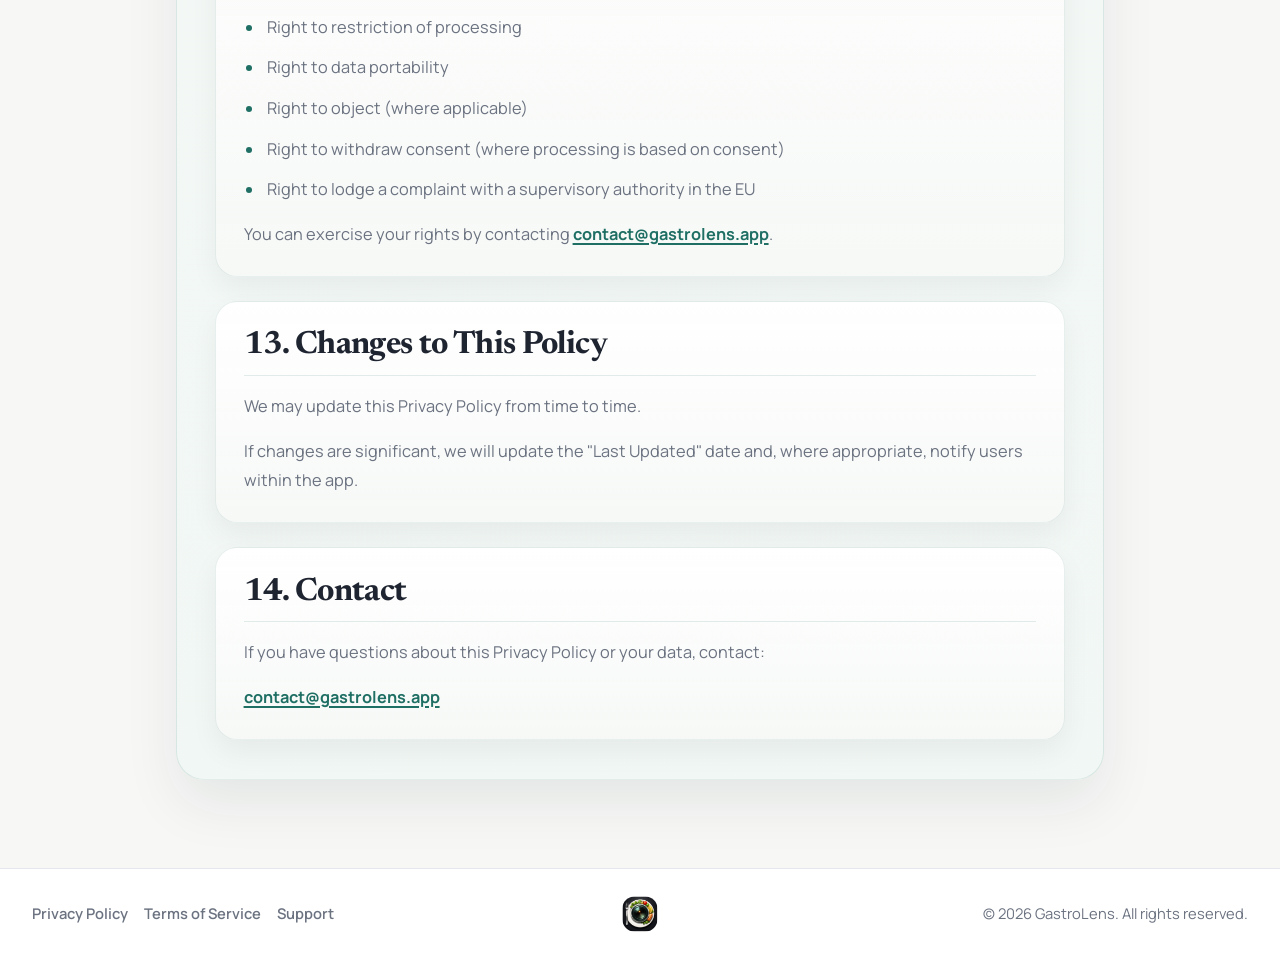
==== commit b0b6381f: "Update privacy.html" ====
--- a/privacy.html
+++ b/privacy.html
@@ -8,7 +8,7 @@
   <meta name="robots" content="noindex, nofollow, noarchive, nosnippet">
   <script>document.documentElement.classList.add('has-js');</script>
   <link rel="icon" href="/favicon.ico" sizes="any">
-  <link rel="stylesheet" href="/styles.css?v=20260321-10">
+  <link rel="stylesheet" href="/styles.css?v=20260321-10">
 </head>
 <body class="legal-page">
   <header class="site-header" data-nav-root>
@@ -82,7 +82,6 @@
           <li>Operating system version</li>
           <li>App usage timestamps and basic usage events</li>
           <li>Crash reports and basic error logs</li>
-          <li>App usage timestamps and basic usage events</li>
         </ul>
 
         <h3>2.5 Advertising and App Tracking Transparency</h3>
@@ -236,9 +235,9 @@
           <li><a href="https://www.gastrolens.app/support.html">Support</a></li>
         </ul>
       </nav>
-      <div class="footer-meta-group">
-        <p class="footer-meta">&copy; 2026 GastroLens. All rights reserved.</p>
-      </div>
+      <div class="footer-meta-group">
+        <p class="footer-meta">&copy; 2026 GastroLens. All rights reserved.</p>
+      </div>
     </div>
   </footer>
   <script src="/site.js" defer></script>
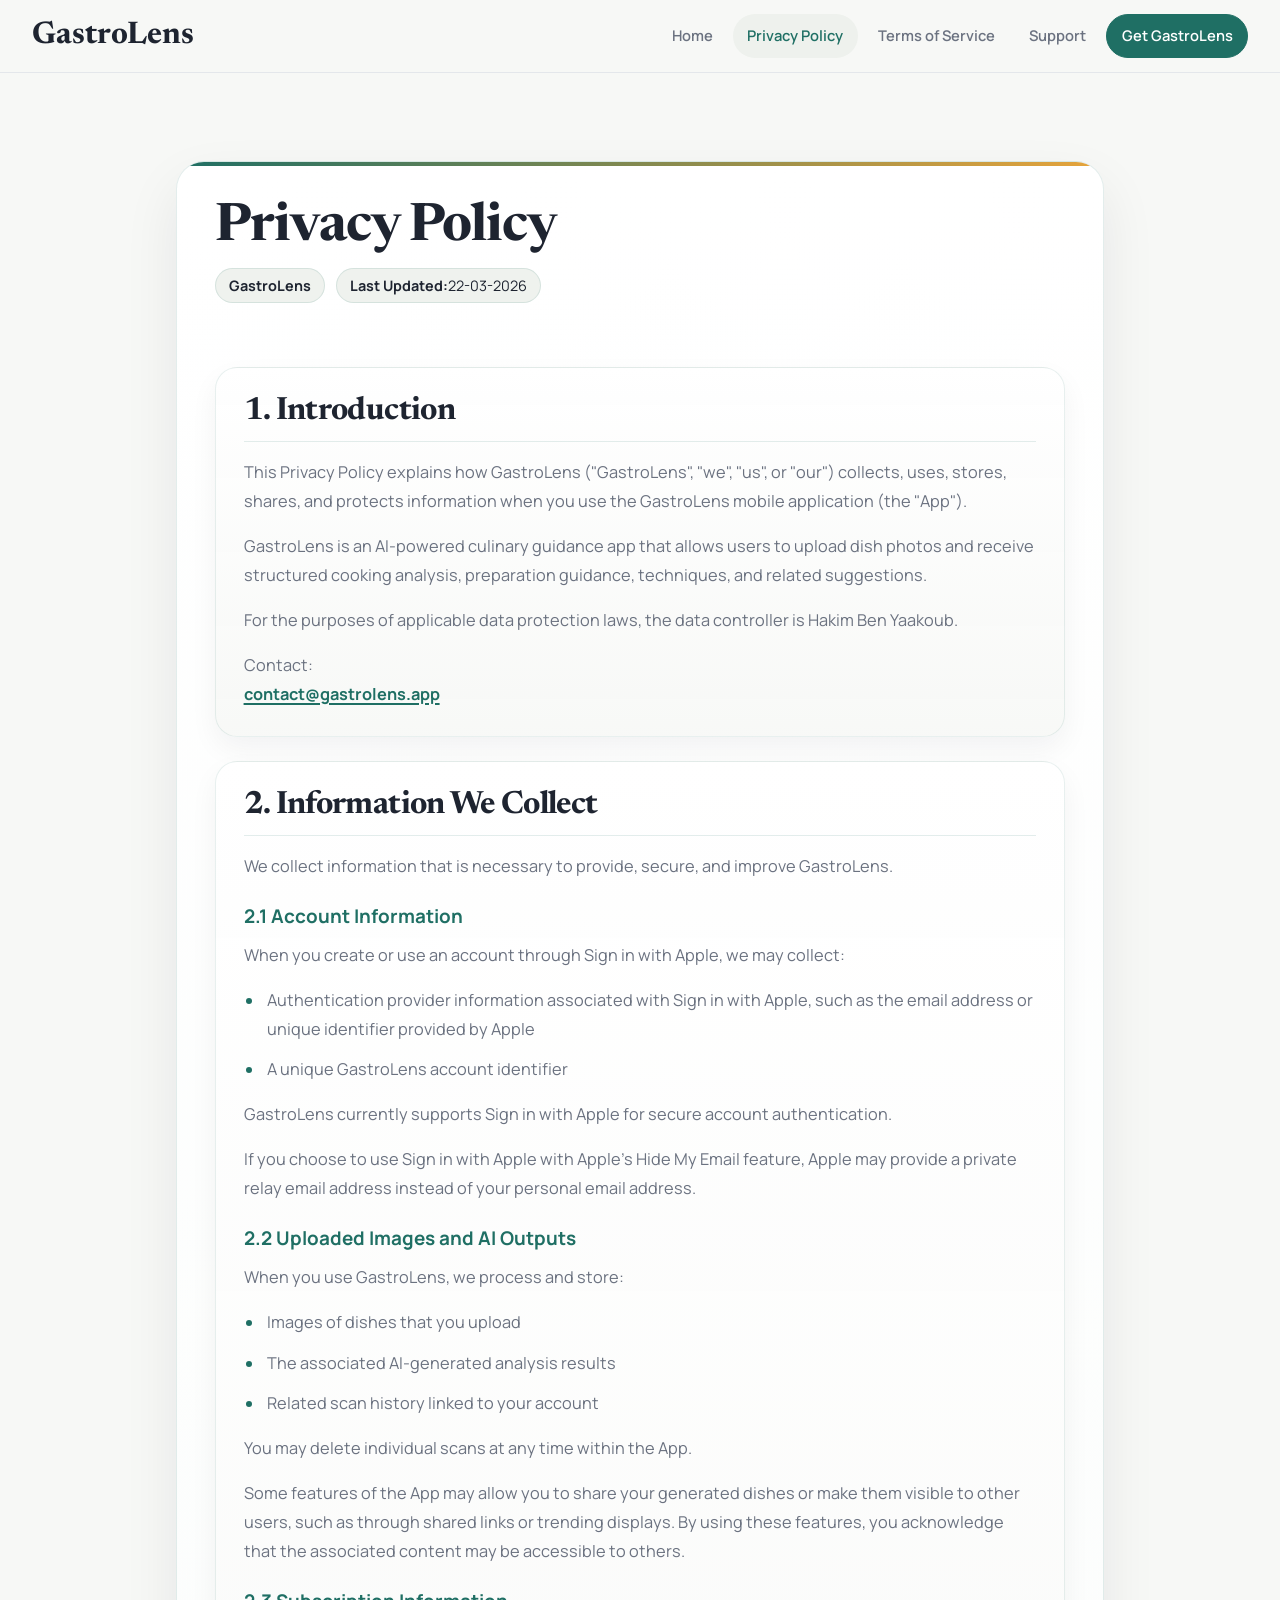
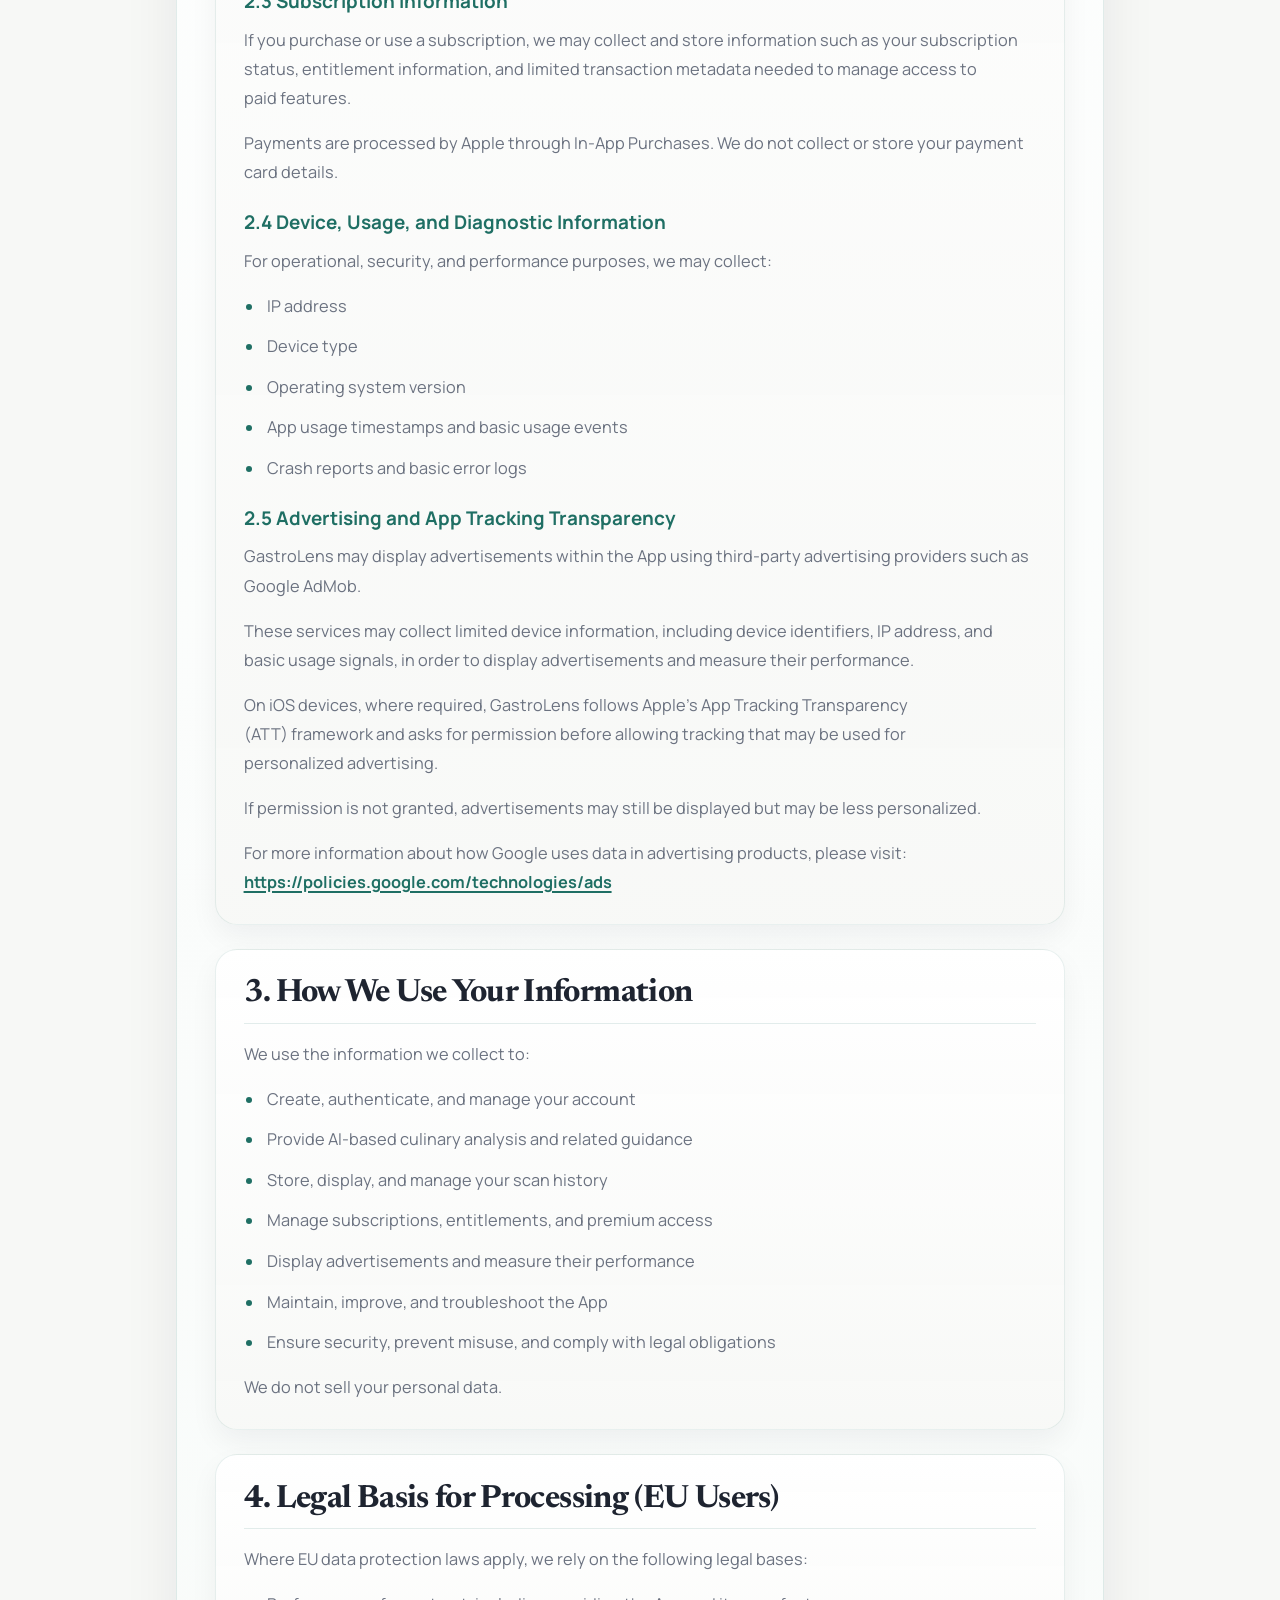
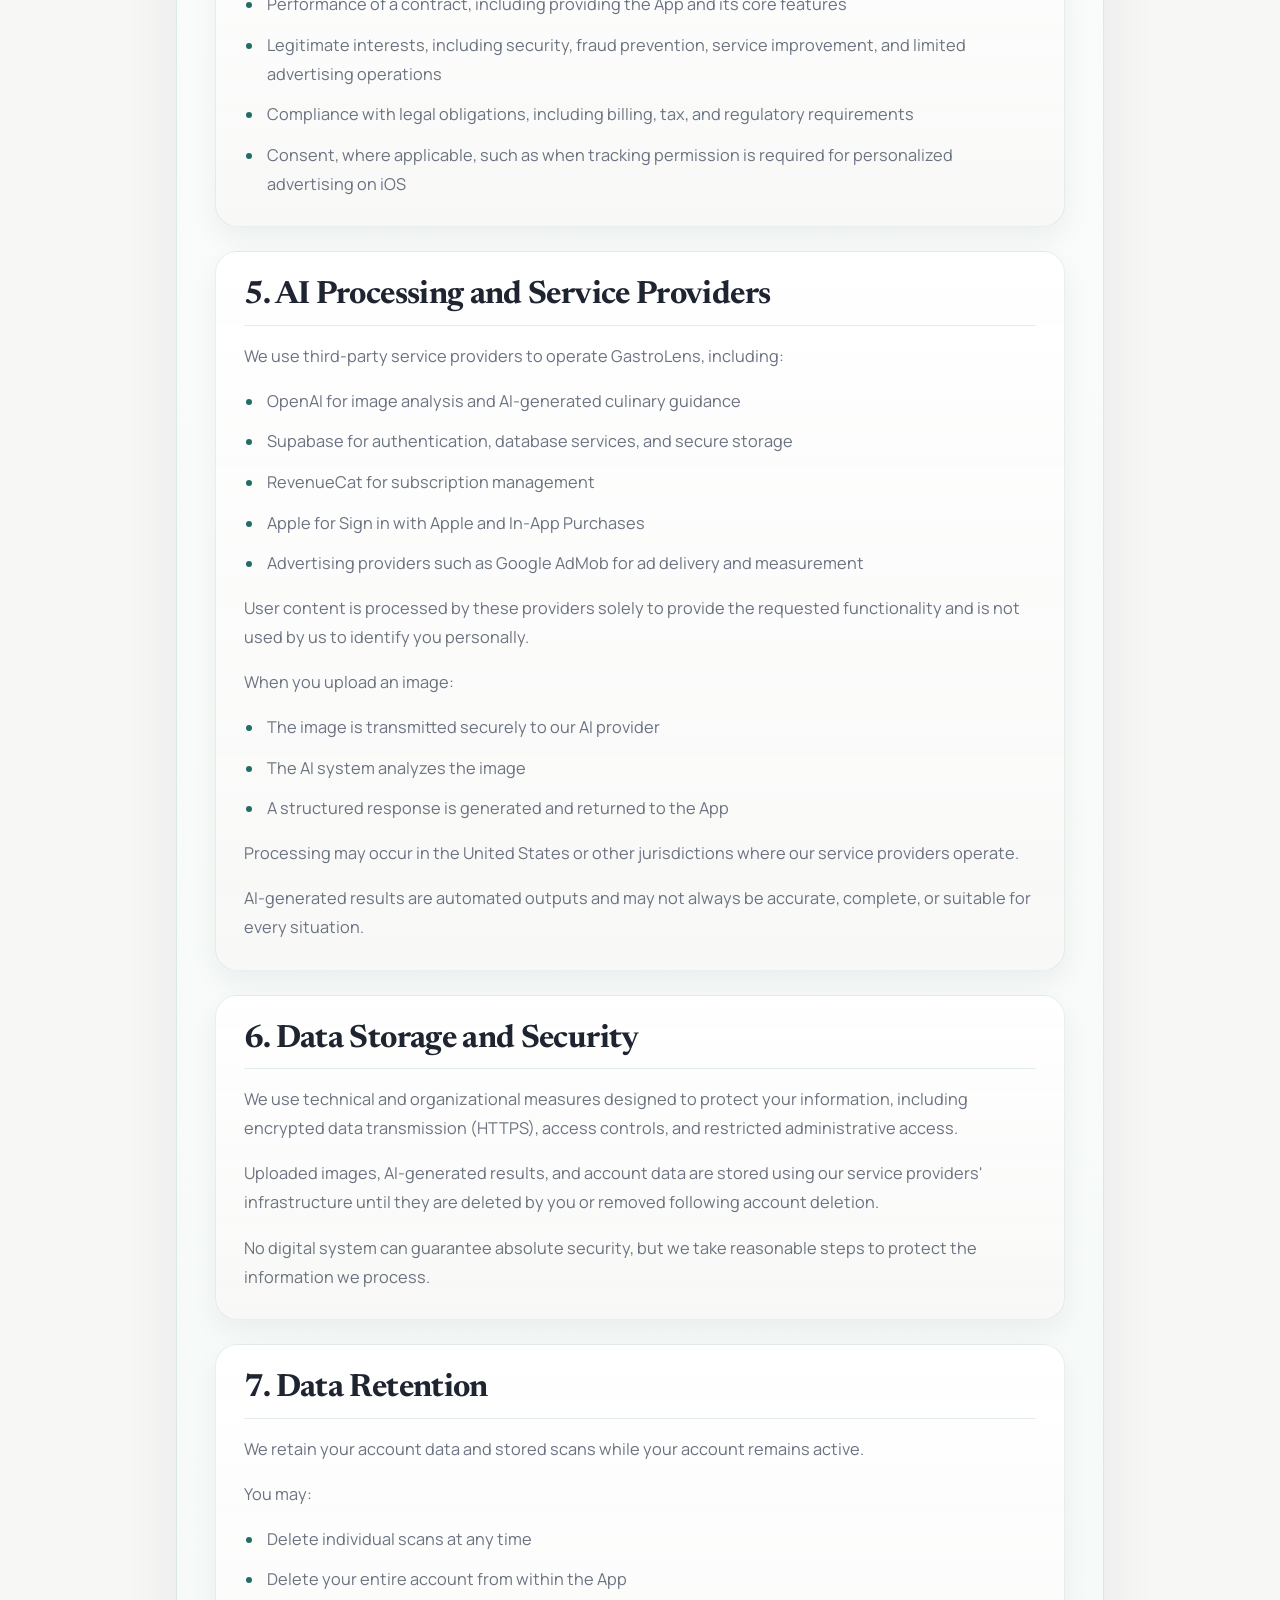
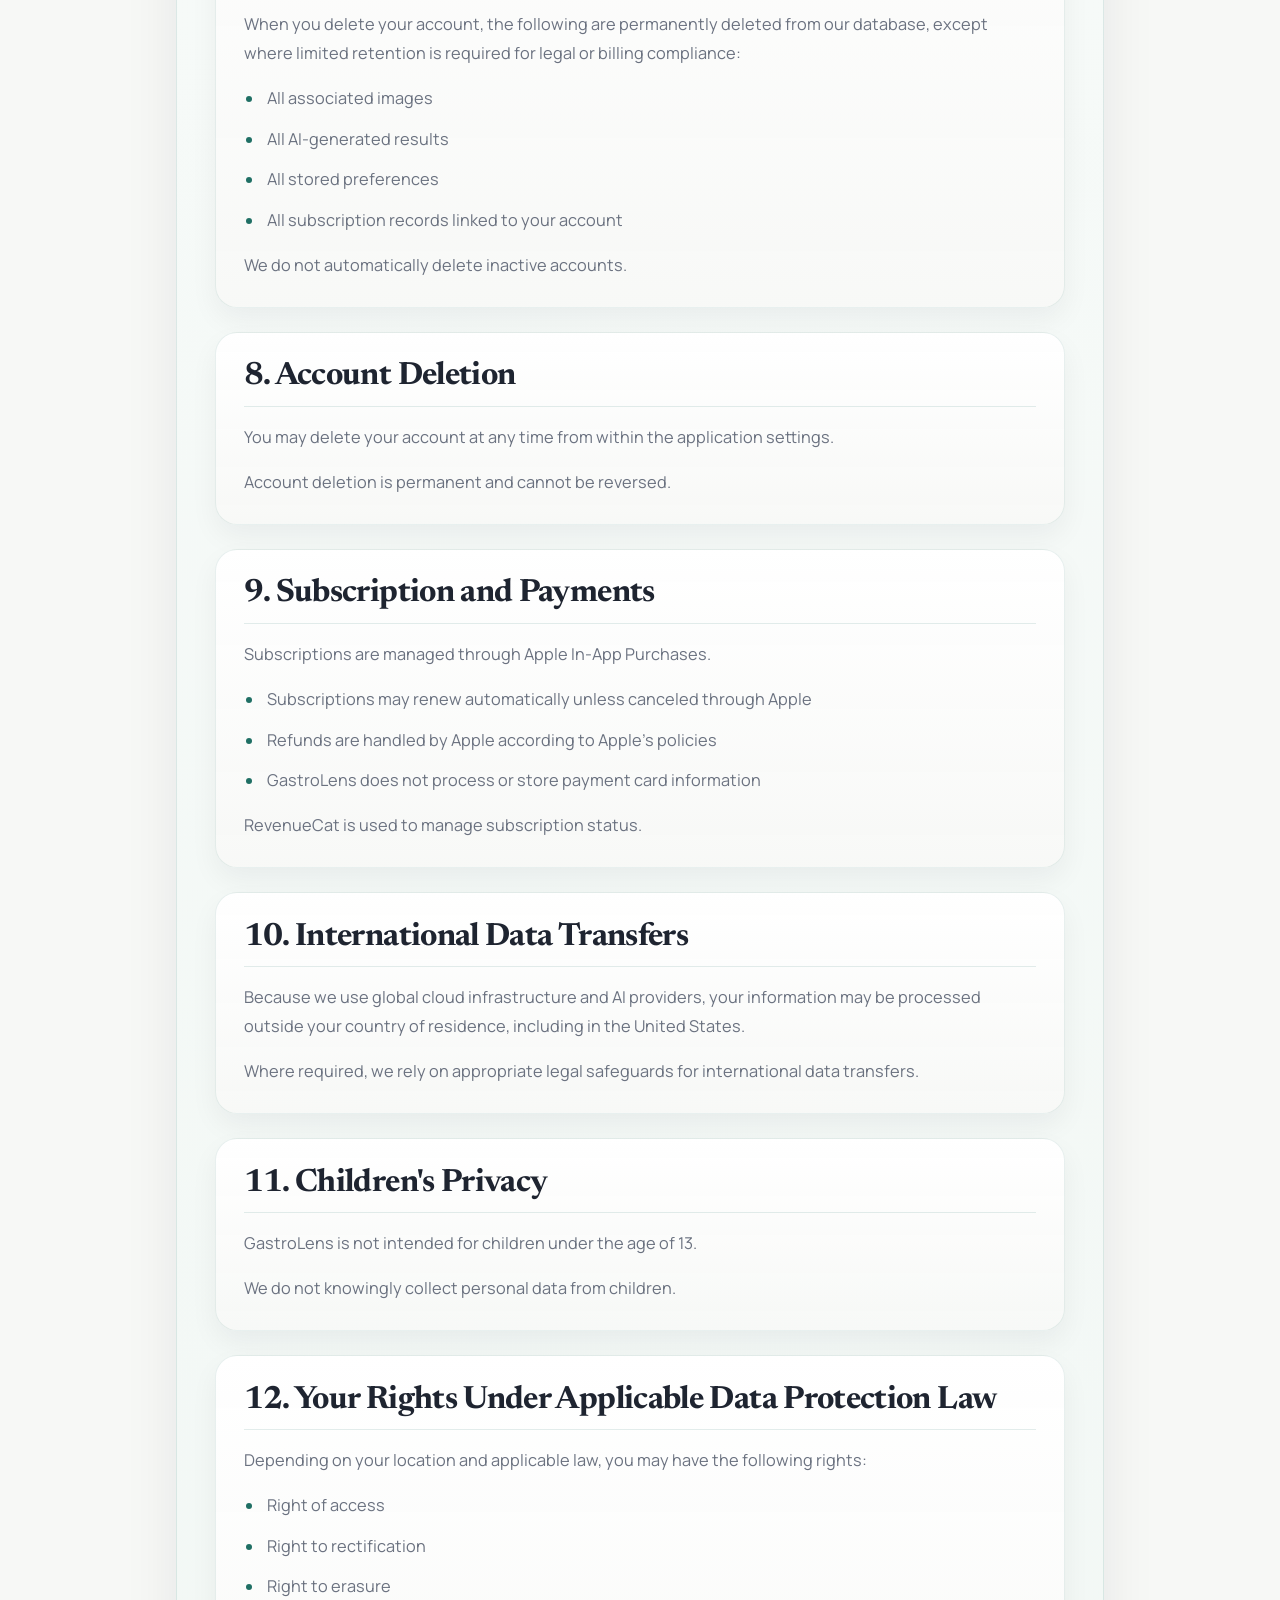
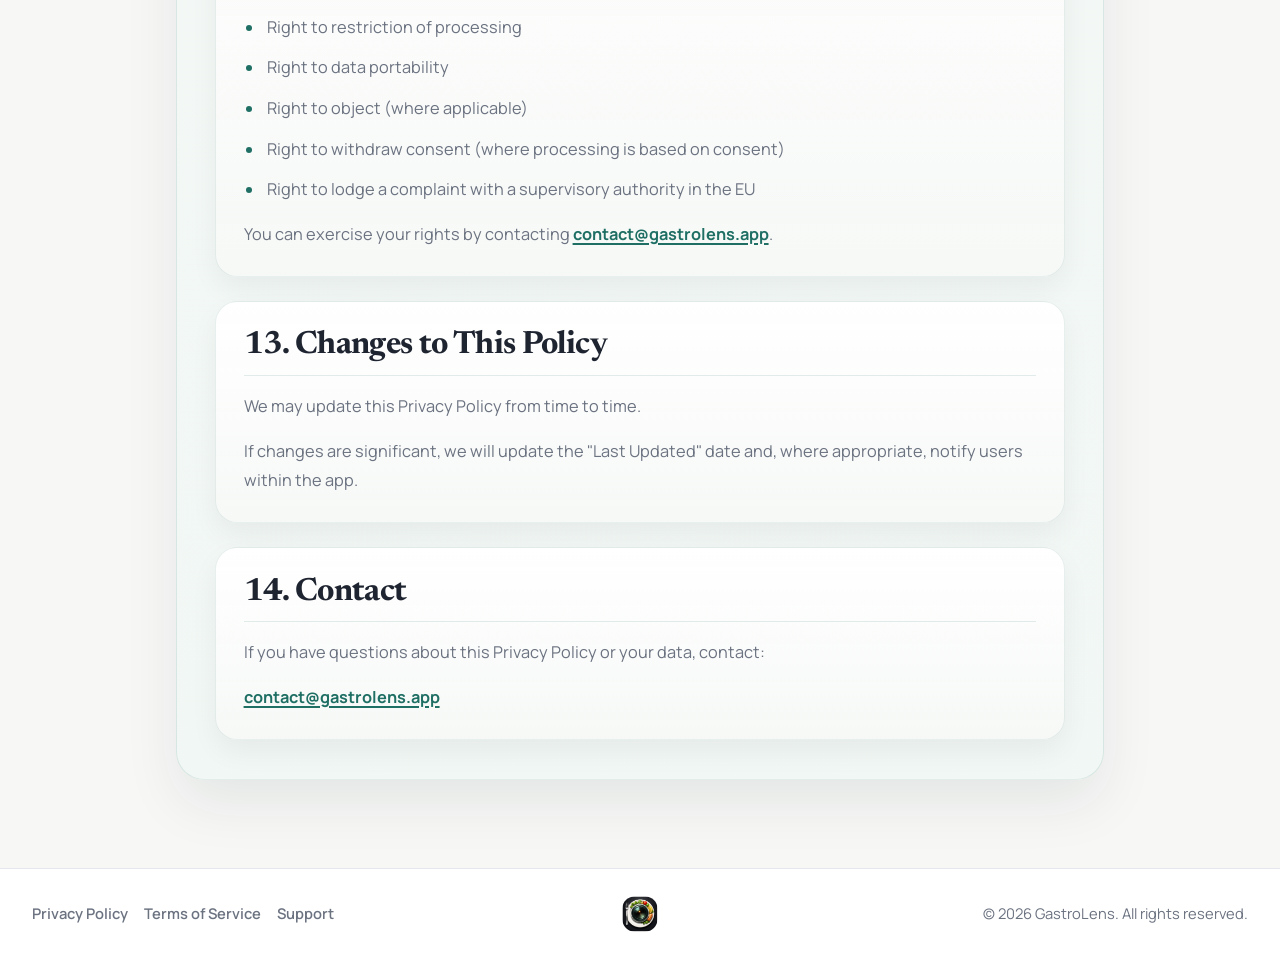
==== commit 5055be82: "Update privacy.html" ====
--- a/privacy.html
+++ b/privacy.html
@@ -37,13 +37,13 @@
     <article class="container legal">
       <h1>Privacy Policy</h1>
       <p class="legal-meta"><strong>GastroLens</strong></p>
-      <p class="legal-meta"><strong>Last Updated:</strong> 21-03-2026</p>
+      <p class="legal-meta"><strong>Last Updated:</strong> 22-03-2026</p>
 
       <section>
         <h2>1. Introduction</h2>
         <p>This Privacy Policy explains how GastroLens ("GastroLens", "we", "us", or "our") collects, uses, stores, shares, and protects information when you use the GastroLens mobile application (the "App").</p>
         <p>GastroLens is an AI-powered culinary guidance app that allows users to upload dish photos and receive structured cooking analysis, preparation guidance, techniques, and related suggestions.</p>
-        <p>For the purposes of applicable data protection laws, the data controller is HAKIM BEN YAAKOUB.</p>
+        <p>For the purposes of applicable data protection laws, the data controller is Hakim Ben Yaakoub.</p>
         <p>Contact:<br><a href="mailto:contact@gastrolens.app">contact@gastrolens.app</a></p>
       </section>
 
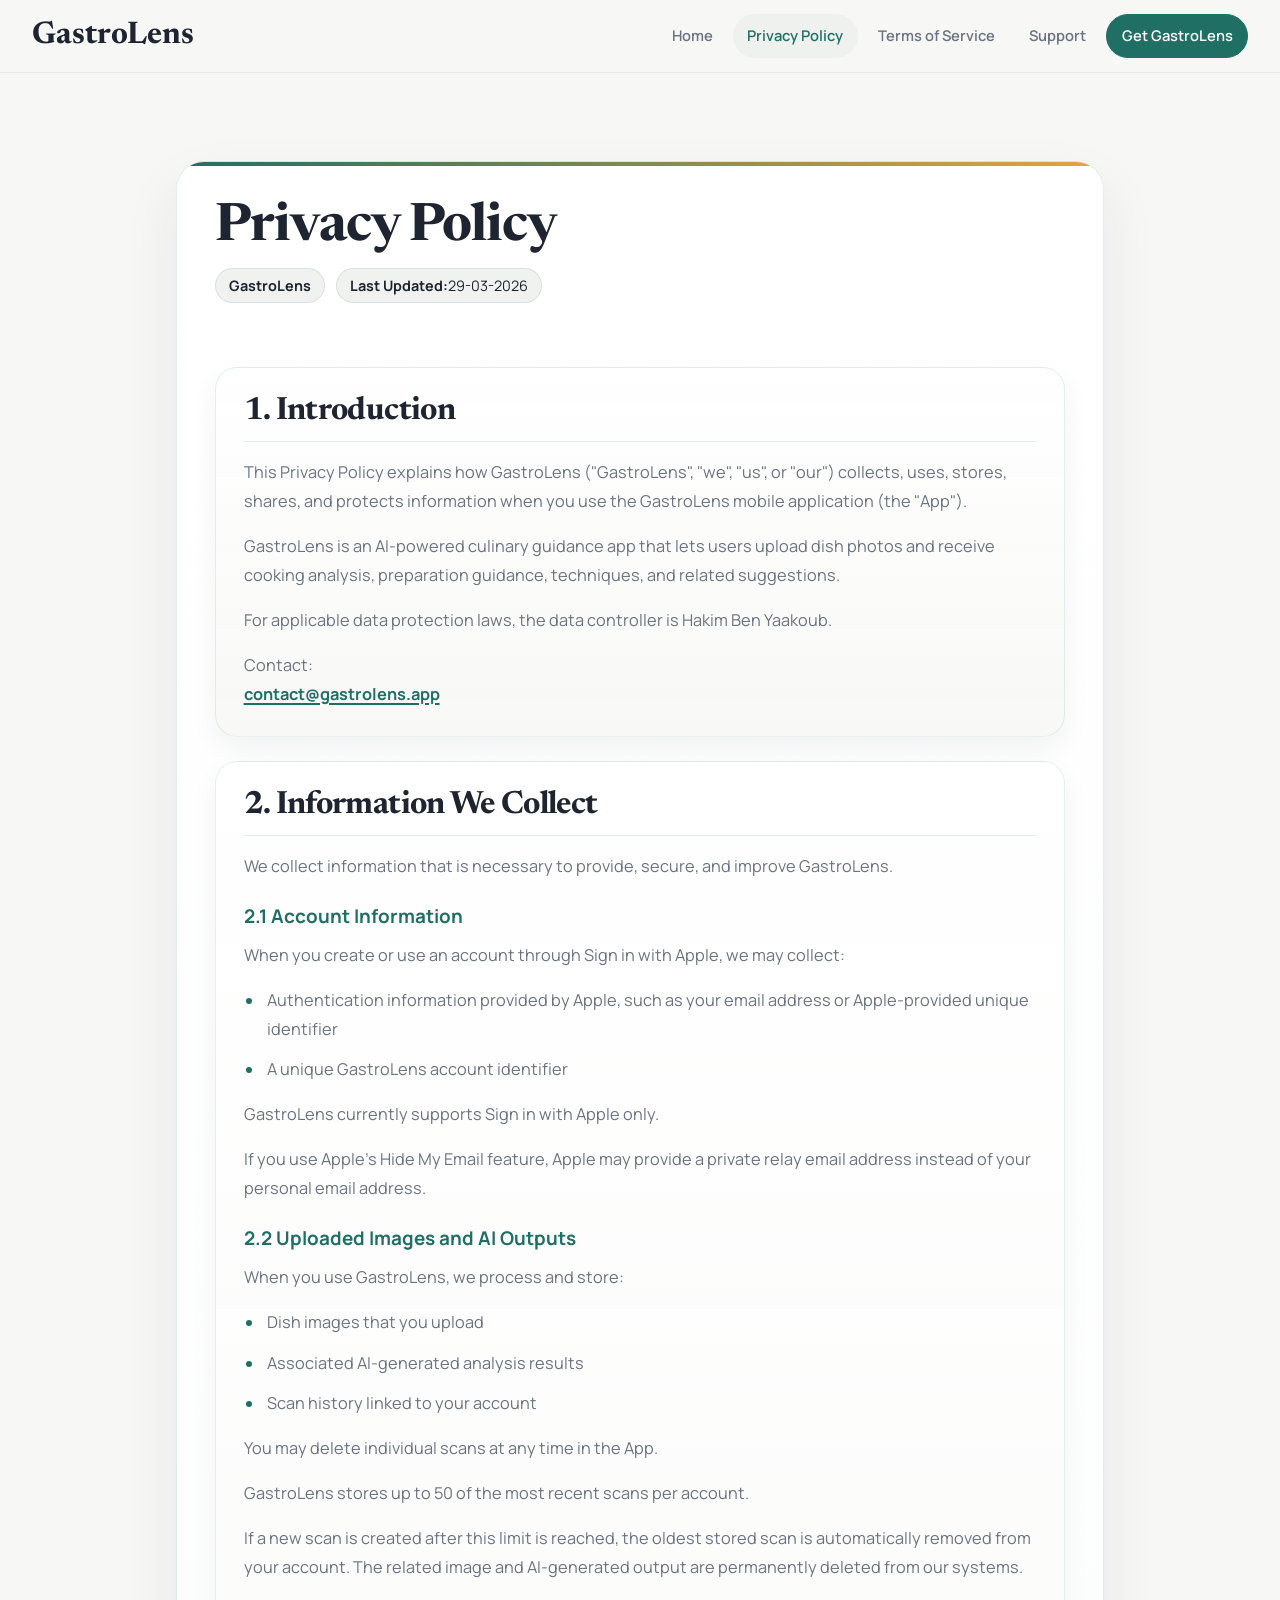
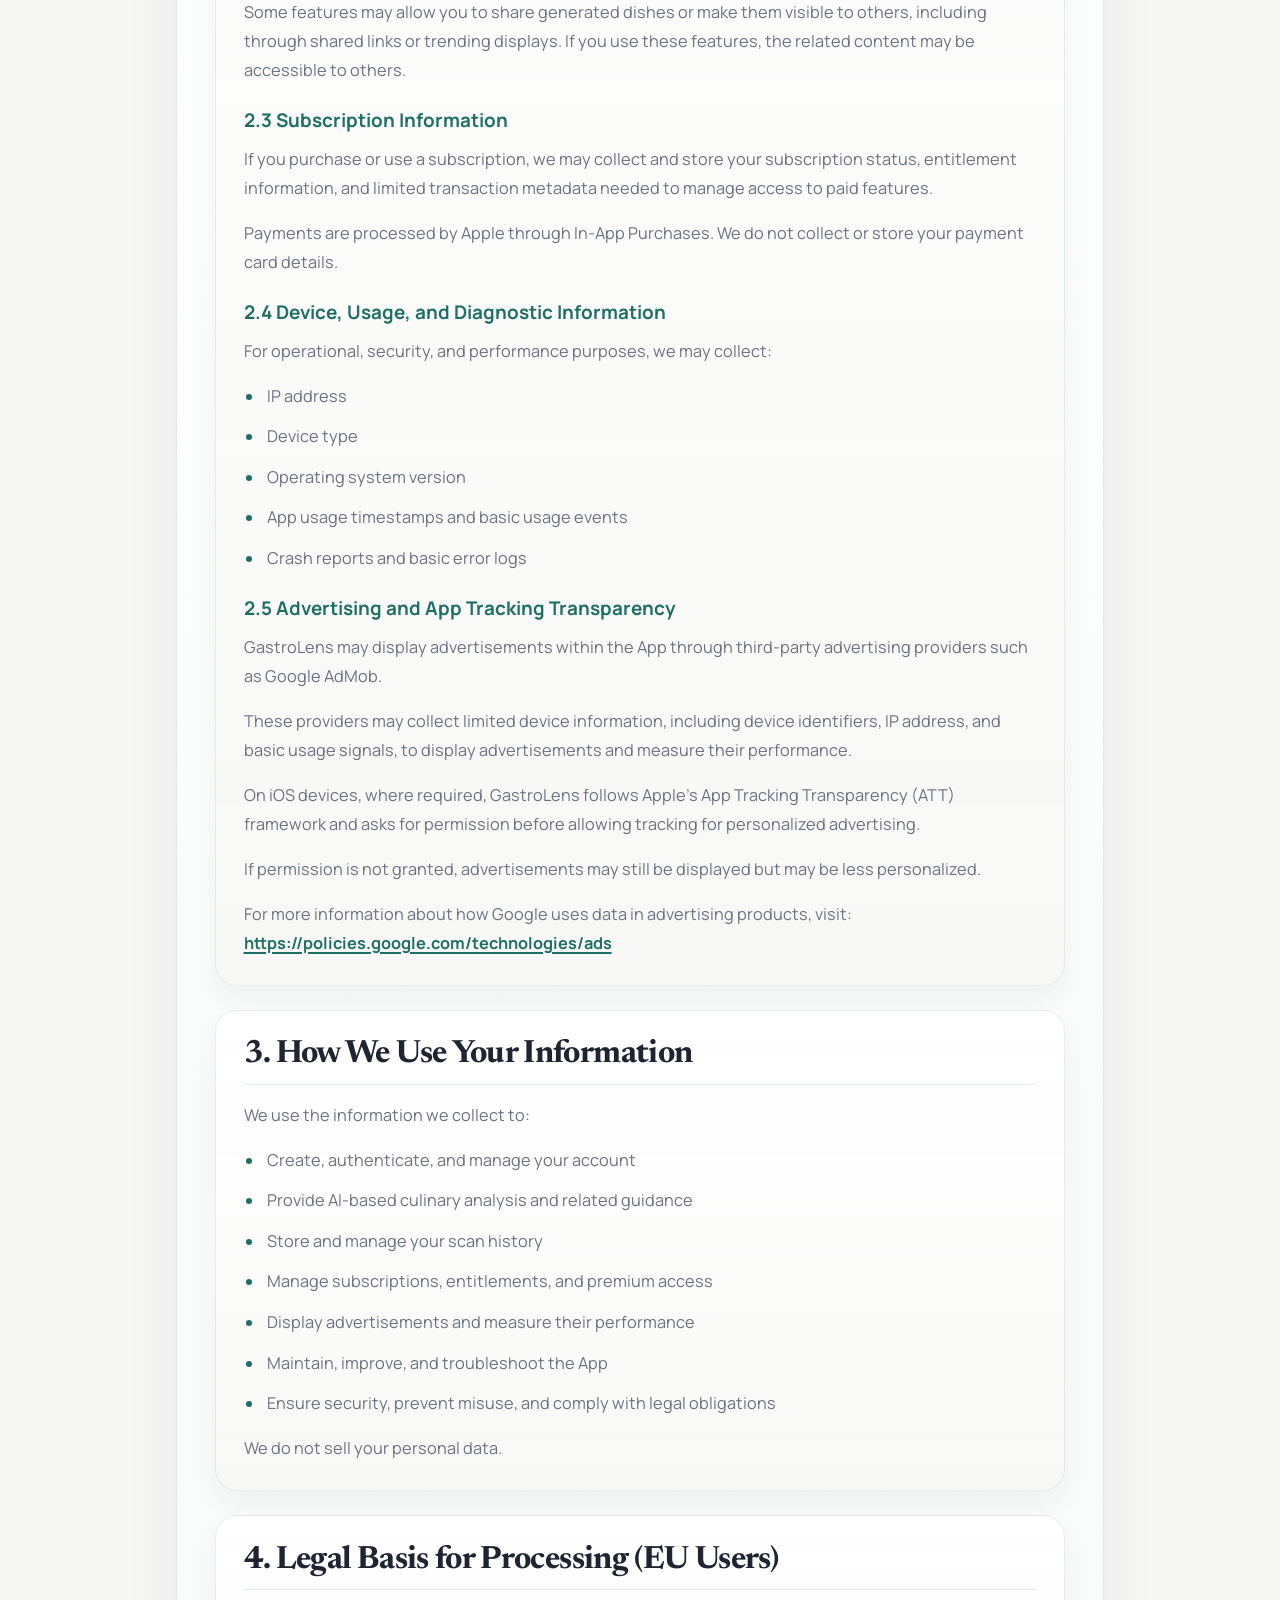
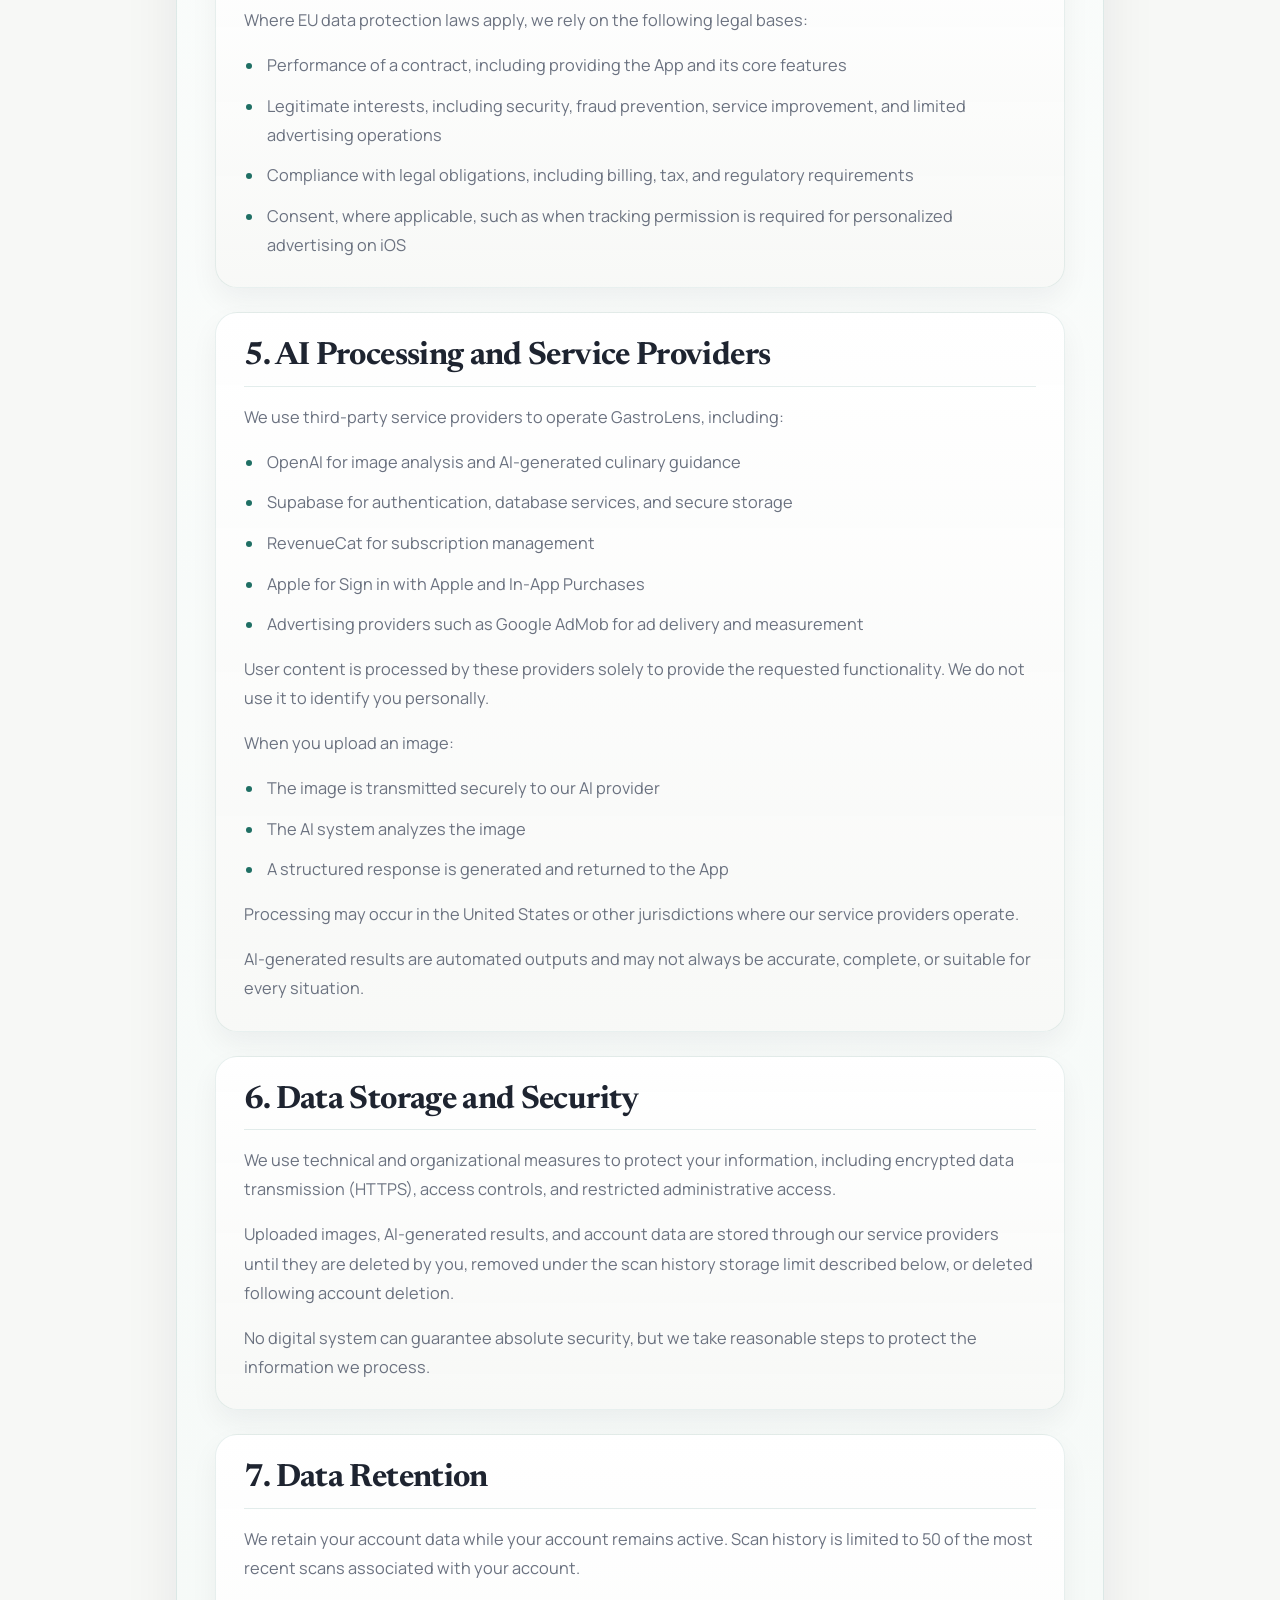
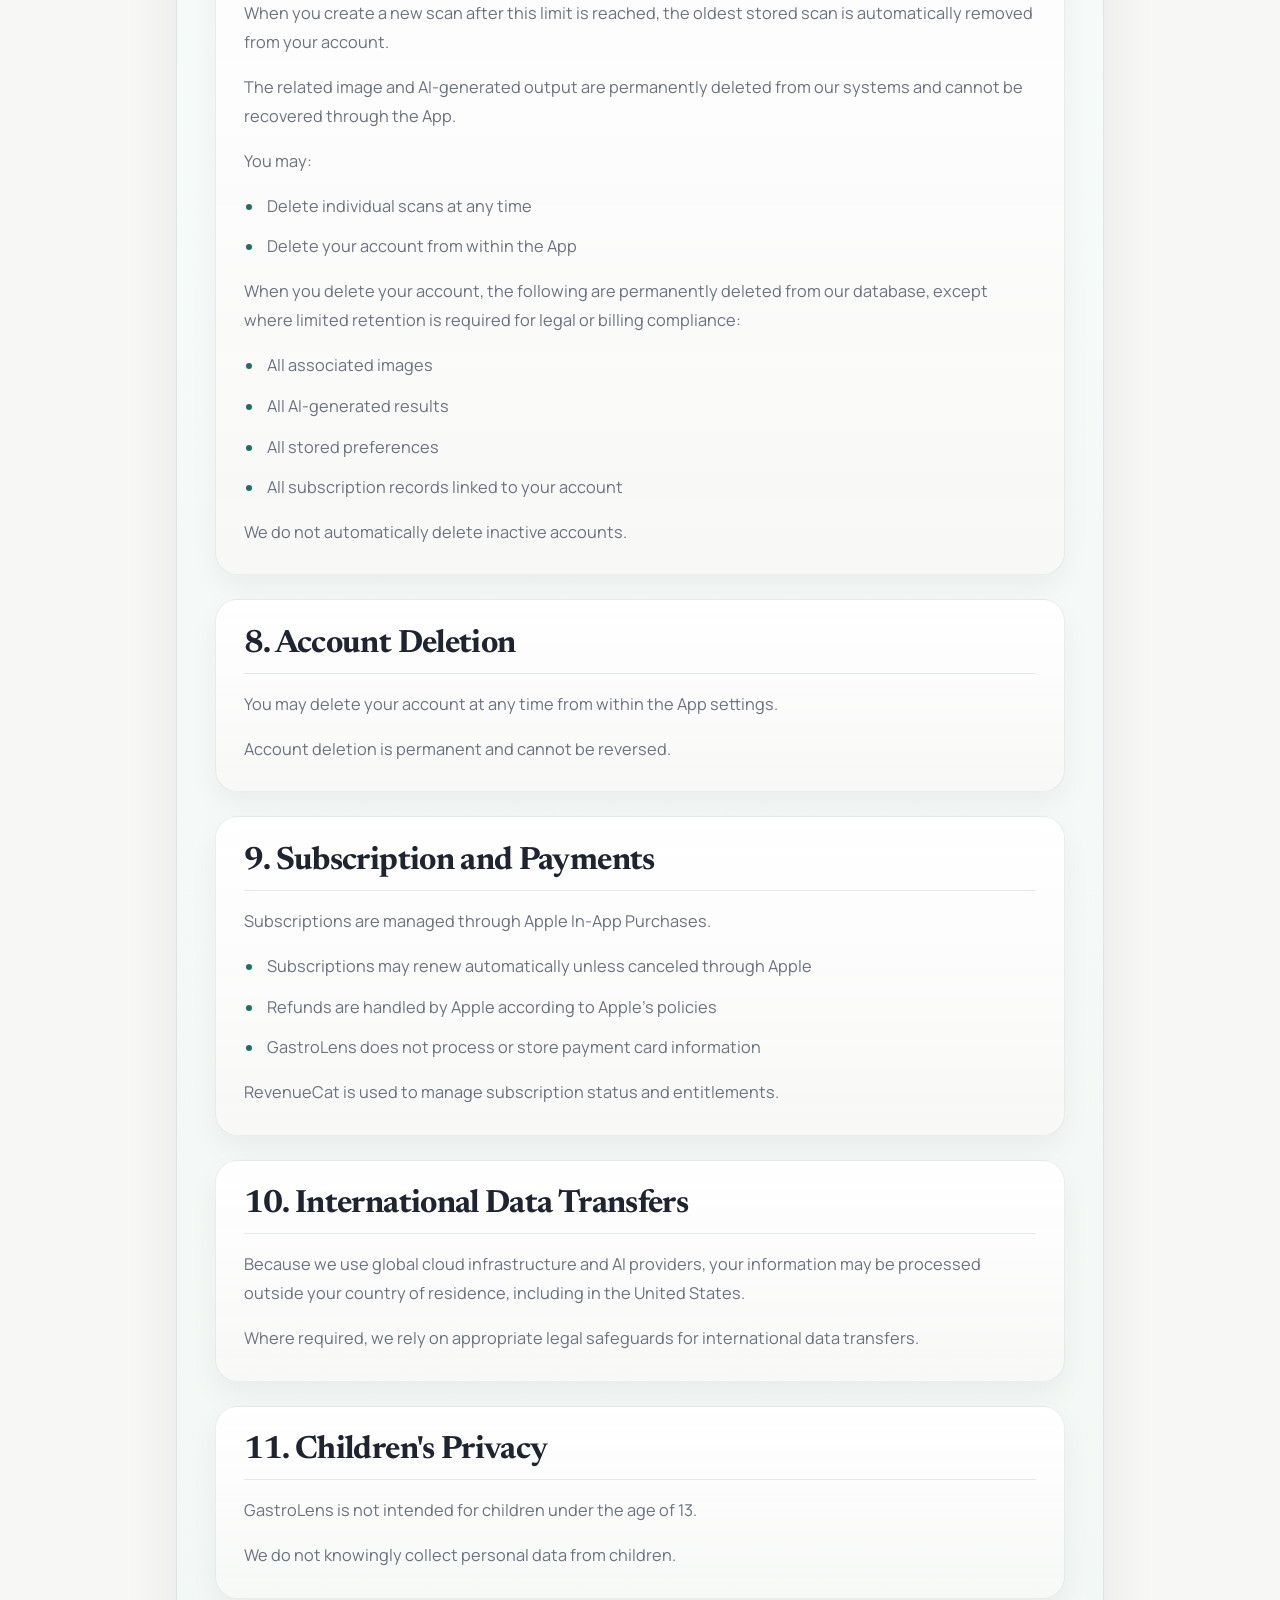
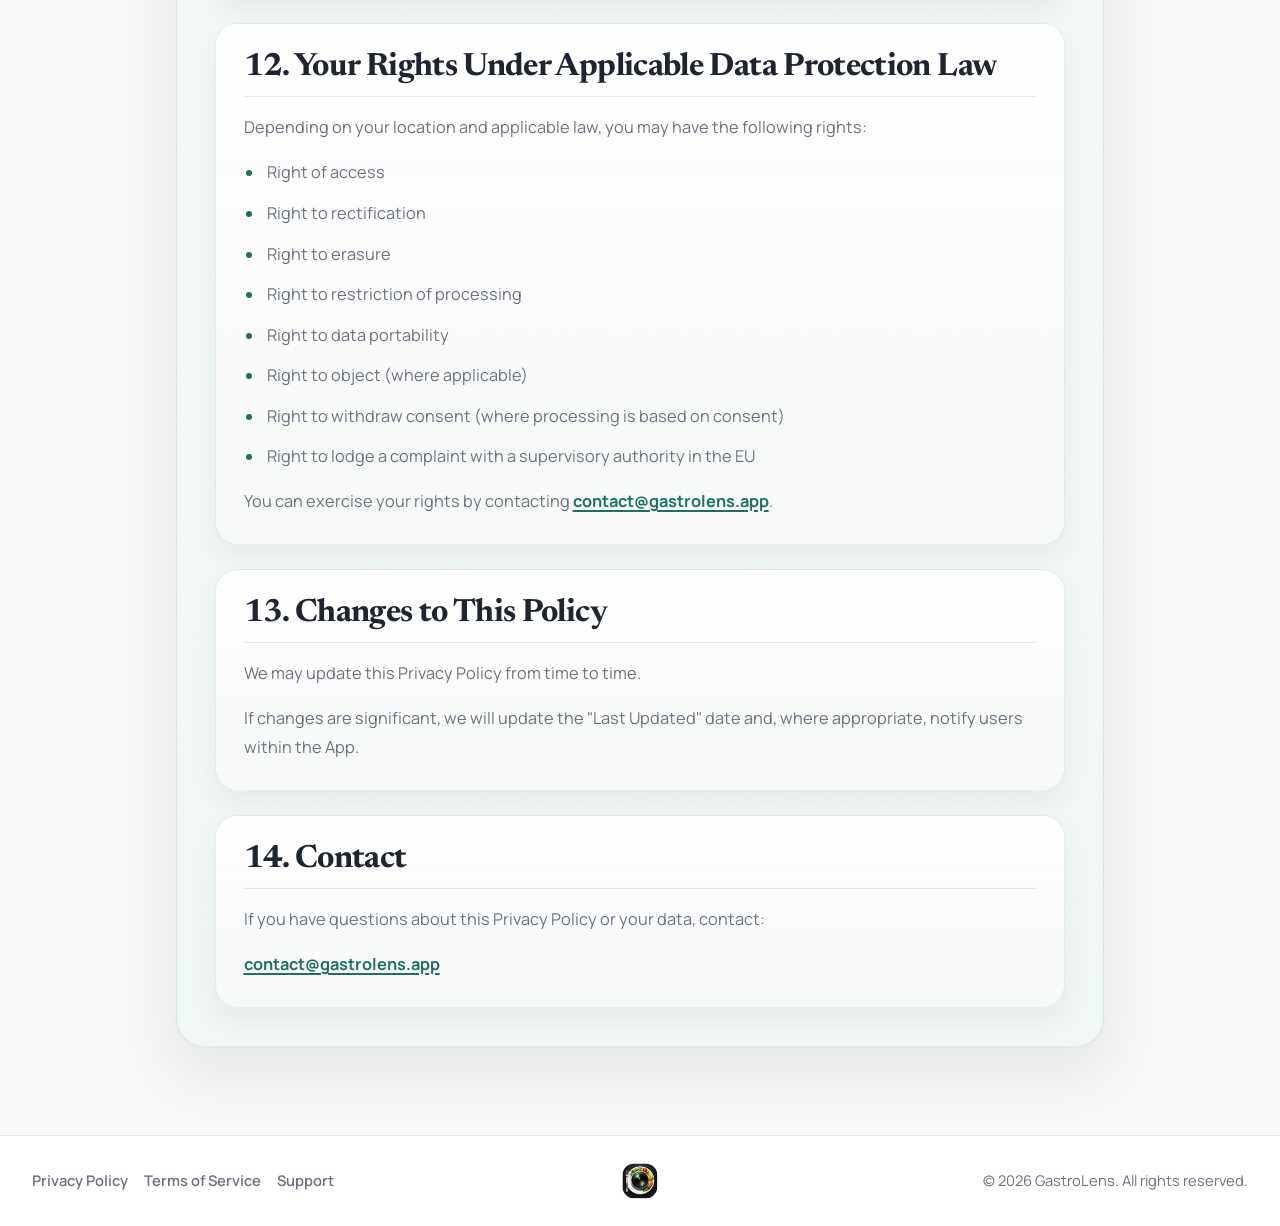
==== commit 5bea3b53: "Update privacy.html" ====
--- a/privacy.html
+++ b/privacy.html
@@ -37,13 +37,13 @@
     <article class="container legal">
       <h1>Privacy Policy</h1>
       <p class="legal-meta"><strong>GastroLens</strong></p>
-      <p class="legal-meta"><strong>Last Updated:</strong> 22-03-2026</p>
+      <p class="legal-meta"><strong>Last Updated:</strong> 29-03-2026</p>
 
       <section>
         <h2>1. Introduction</h2>
         <p>This Privacy Policy explains how GastroLens ("GastroLens", "we", "us", or "our") collects, uses, stores, shares, and protects information when you use the GastroLens mobile application (the "App").</p>
-        <p>GastroLens is an AI-powered culinary guidance app that allows users to upload dish photos and receive structured cooking analysis, preparation guidance, techniques, and related suggestions.</p>
-        <p>For the purposes of applicable data protection laws, the data controller is Hakim Ben Yaakoub.</p>
+        <p>GastroLens is an AI-powered culinary guidance app that lets users upload dish photos and receive cooking analysis, preparation guidance, techniques, and related suggestions.</p>
+        <p>For applicable data protection laws, the data controller is Hakim Ben Yaakoub.</p>
         <p>Contact:<br><a href="mailto:contact@gastrolens.app">contact@gastrolens.app</a></p>
       </section>
 
@@ -54,24 +54,26 @@
         <h3>2.1 Account Information</h3>
         <p>When you create or use an account through Sign in with Apple, we may collect:</p>
         <ul>
-          <li>Authentication provider information associated with Sign in with Apple, such as the email address or unique identifier provided by Apple</li>
+          <li>Authentication information provided by Apple, such as your email address or Apple-provided unique identifier</li>
           <li>A unique GastroLens account identifier</li>
         </ul>
-        <p>GastroLens currently supports Sign in with Apple for secure account authentication.</p>
-        <p>If you choose to use Sign in with Apple with Apple's Hide My Email feature, Apple may provide a private relay email address instead of your personal email address.</p>
+        <p>GastroLens currently supports Sign in with Apple only.</p>
+        <p>If you use Apple's Hide My Email feature, Apple may provide a private relay email address instead of your personal email address.</p>
 
         <h3>2.2 Uploaded Images and AI Outputs</h3>
         <p>When you use GastroLens, we process and store:</p>
         <ul>
-          <li>Images of dishes that you upload</li>
-          <li>The associated AI-generated analysis results</li>
-          <li>Related scan history linked to your account</li>
-        </ul>
-        <p>You may delete individual scans at any time within the App.</p>
-        <p>Some features of the App may allow you to share your generated dishes or make them visible to other users, such as through shared links or trending displays. By using these features, you acknowledge that the associated content may be accessible to others.</p>
+          <li>Dish images that you upload</li>
+          <li>Associated AI-generated analysis results</li>
+          <li>Scan history linked to your account</li>
+        </ul>
+        <p>You may delete individual scans at any time in the App.</p>
+        <p>GastroLens stores up to 50 of the most recent scans per account.</p>
+        <p>If a new scan is created after this limit is reached, the oldest stored scan is automatically removed from your account. The related image and AI-generated output are permanently deleted from our systems.</p>
+        <p>Some features may allow you to share generated dishes or make them visible to others, including through shared links or trending displays. If you use these features, the related content may be accessible to others.</p>
 
         <h3>2.3 Subscription Information</h3>
-        <p>If you purchase or use a subscription, we may collect and store information such as your subscription status, entitlement information, and limited transaction metadata needed to manage access to paid features.</p>
+        <p>If you purchase or use a subscription, we may collect and store your subscription status, entitlement information, and limited transaction metadata needed to manage access to paid features.</p>
         <p>Payments are processed by Apple through In-App Purchases. We do not collect or store your payment card details.</p>
 
         <h3>2.4 Device, Usage, and Diagnostic Information</h3>
@@ -85,11 +87,11 @@
         </ul>
 
         <h3>2.5 Advertising and App Tracking Transparency</h3>
-        <p>GastroLens may display advertisements within the App using third-party advertising providers such as Google AdMob.</p>
-        <p>These services may collect limited device information, including device identifiers, IP address, and basic usage signals, in order to display advertisements and measure their performance.</p>
-        <p>On iOS devices, where required, GastroLens follows Apple's App Tracking Transparency (ATT) framework and asks for permission before allowing tracking that may be used for personalized advertising.</p>
+        <p>GastroLens may display advertisements within the App through third-party advertising providers such as Google AdMob.</p>
+        <p>These providers may collect limited device information, including device identifiers, IP address, and basic usage signals, to display advertisements and measure their performance.</p>
+        <p>On iOS devices, where required, GastroLens follows Apple's App Tracking Transparency (ATT) framework and asks for permission before allowing tracking for personalized advertising.</p>
         <p>If permission is not granted, advertisements may still be displayed but may be less personalized.</p>
-        <p>For more information about how Google uses data in advertising products, please visit:<br><a href="https://policies.google.com/technologies/ads">https://policies.google.com/technologies/ads</a></p>
+        <p>For more information about how Google uses data in advertising products, visit:<br><a href="https://policies.google.com/technologies/ads">https://policies.google.com/technologies/ads</a></p>
       </section>
 
       <section>
@@ -98,7 +100,7 @@
         <ul>
           <li>Create, authenticate, and manage your account</li>
           <li>Provide AI-based culinary analysis and related guidance</li>
-          <li>Store, display, and manage your scan history</li>
+          <li>Store and manage your scan history</li>
           <li>Manage subscriptions, entitlements, and premium access</li>
           <li>Display advertisements and measure their performance</li>
           <li>Maintain, improve, and troubleshoot the App</li>
@@ -128,7 +130,7 @@
           <li>Apple for Sign in with Apple and In-App Purchases</li>
           <li>Advertising providers such as Google AdMob for ad delivery and measurement</li>
         </ul>
-        <p>User content is processed by these providers solely to provide the requested functionality and is not used by us to identify you personally.</p>
+        <p>User content is processed by these providers solely to provide the requested functionality. We do not use it to identify you personally.</p>
         <p>When you upload an image:</p>
         <ul>
           <li>The image is transmitted securely to our AI provider</li>
@@ -141,18 +143,20 @@
 
       <section>
         <h2>6. Data Storage and Security</h2>
-        <p>We use technical and organizational measures designed to protect your information, including encrypted data transmission (HTTPS), access controls, and restricted administrative access.</p>
-        <p>Uploaded images, AI-generated results, and account data are stored using our service providers' infrastructure until they are deleted by you or removed following account deletion.</p>
+        <p>We use technical and organizational measures to protect your information, including encrypted data transmission (HTTPS), access controls, and restricted administrative access.</p>
+        <p>Uploaded images, AI-generated results, and account data are stored through our service providers until they are deleted by you, removed under the scan history storage limit described below, or deleted following account deletion.</p>
         <p>No digital system can guarantee absolute security, but we take reasonable steps to protect the information we process.</p>
       </section>
 
       <section>
         <h2>7. Data Retention</h2>
-        <p>We retain your account data and stored scans while your account remains active.</p>
+        <p>We retain your account data while your account remains active. Scan history is limited to 50 of the most recent scans associated with your account.</p>
+        <p>When you create a new scan after this limit is reached, the oldest stored scan is automatically removed from your account.</p>
+        <p>The related image and AI-generated output are permanently deleted from our systems and cannot be recovered through the App.</p>
         <p>You may:</p>
         <ul>
           <li>Delete individual scans at any time</li>
-          <li>Delete your entire account from within the App</li>
+          <li>Delete your account from within the App</li>
         </ul>
         <p>When you delete your account, the following are permanently deleted from our database, except where limited retention is required for legal or billing compliance:</p>
         <ul>
@@ -166,7 +170,7 @@
 
       <section>
         <h2>8. Account Deletion</h2>
-        <p>You may delete your account at any time from within the application settings.</p>
+        <p>You may delete your account at any time from within the App settings.</p>
         <p>Account deletion is permanent and cannot be reversed.</p>
       </section>
 
@@ -178,7 +182,7 @@
           <li>Refunds are handled by Apple according to Apple's policies</li>
           <li>GastroLens does not process or store payment card information</li>
         </ul>
-        <p>RevenueCat is used to manage subscription status.</p>
+        <p>RevenueCat is used to manage subscription status and entitlements.</p>
       </section>
 
       <section>
@@ -212,7 +216,7 @@
       <section>
         <h2>13. Changes to This Policy</h2>
         <p>We may update this Privacy Policy from time to time.</p>
-        <p>If changes are significant, we will update the "Last Updated" date and, where appropriate, notify users within the app.</p>
+        <p>If changes are significant, we will update the "Last Updated" date and, where appropriate, notify users within the App.</p>
       </section>
 
       <section>
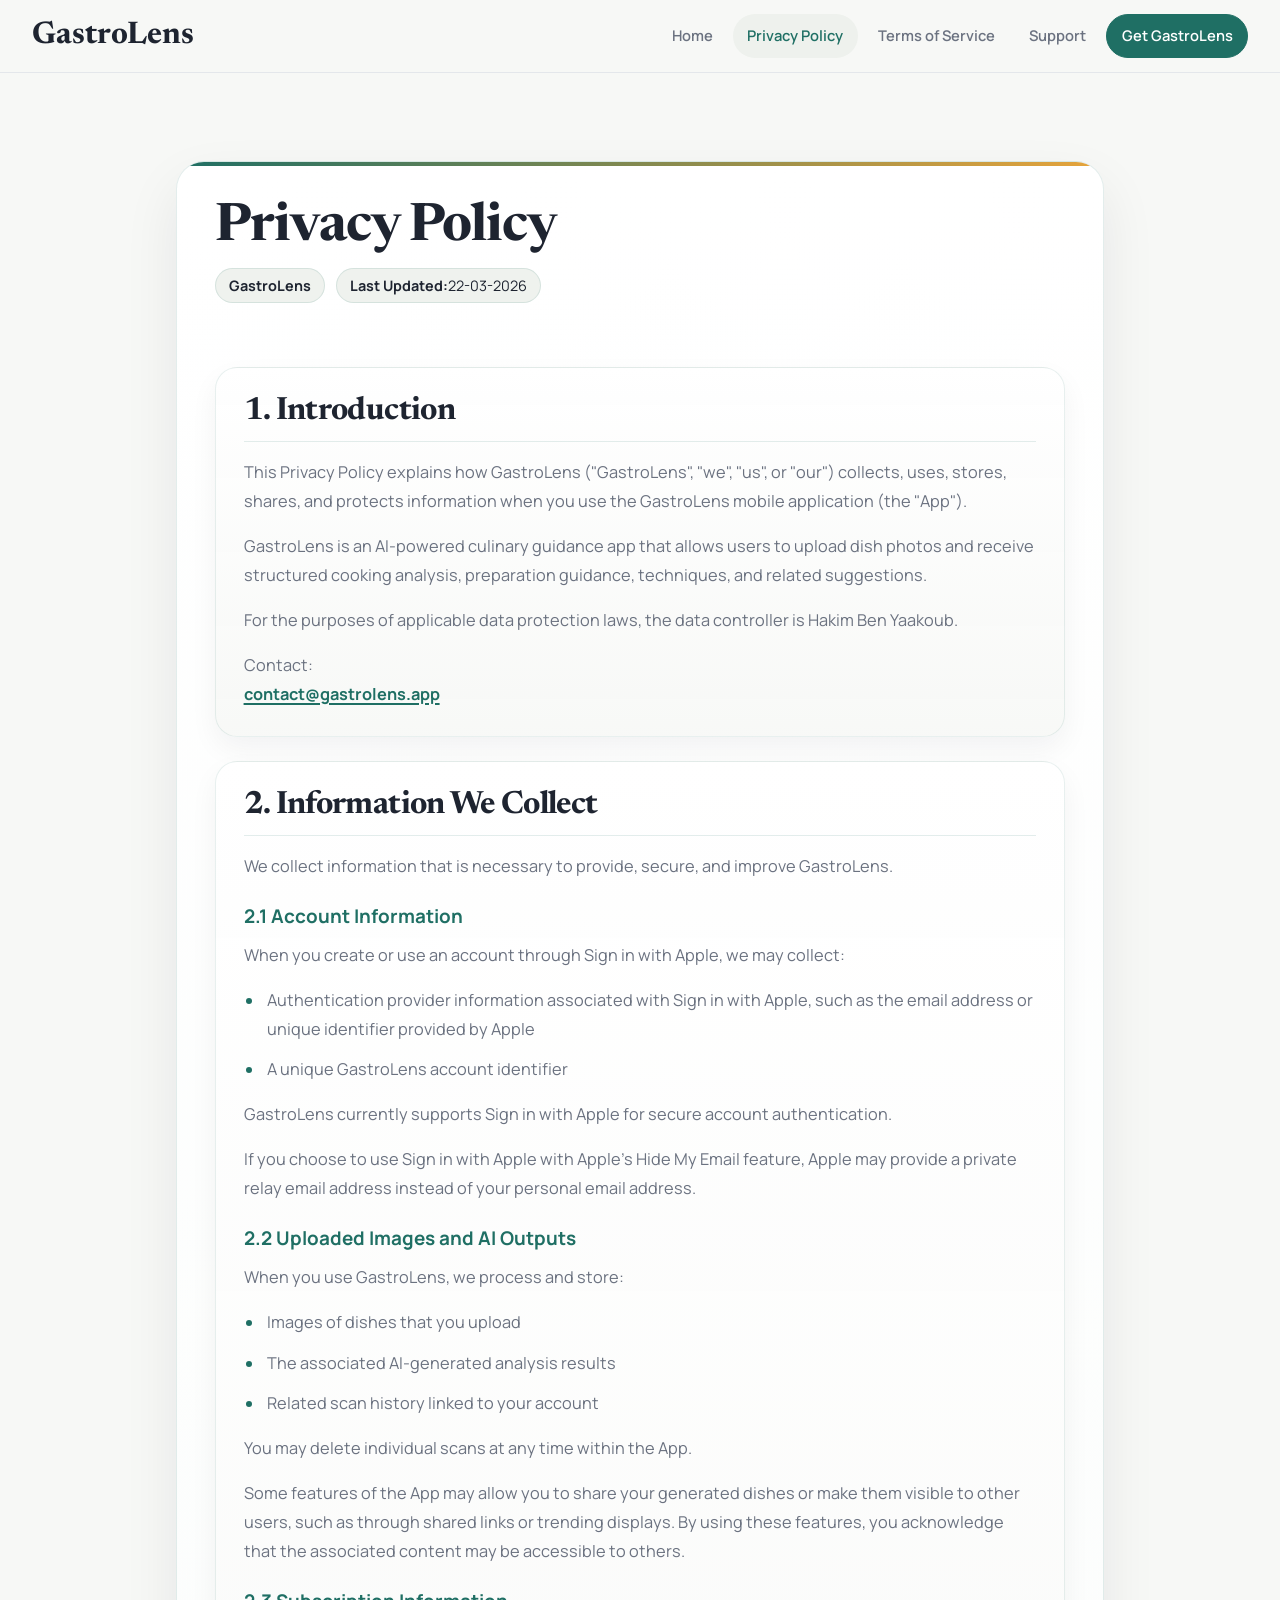
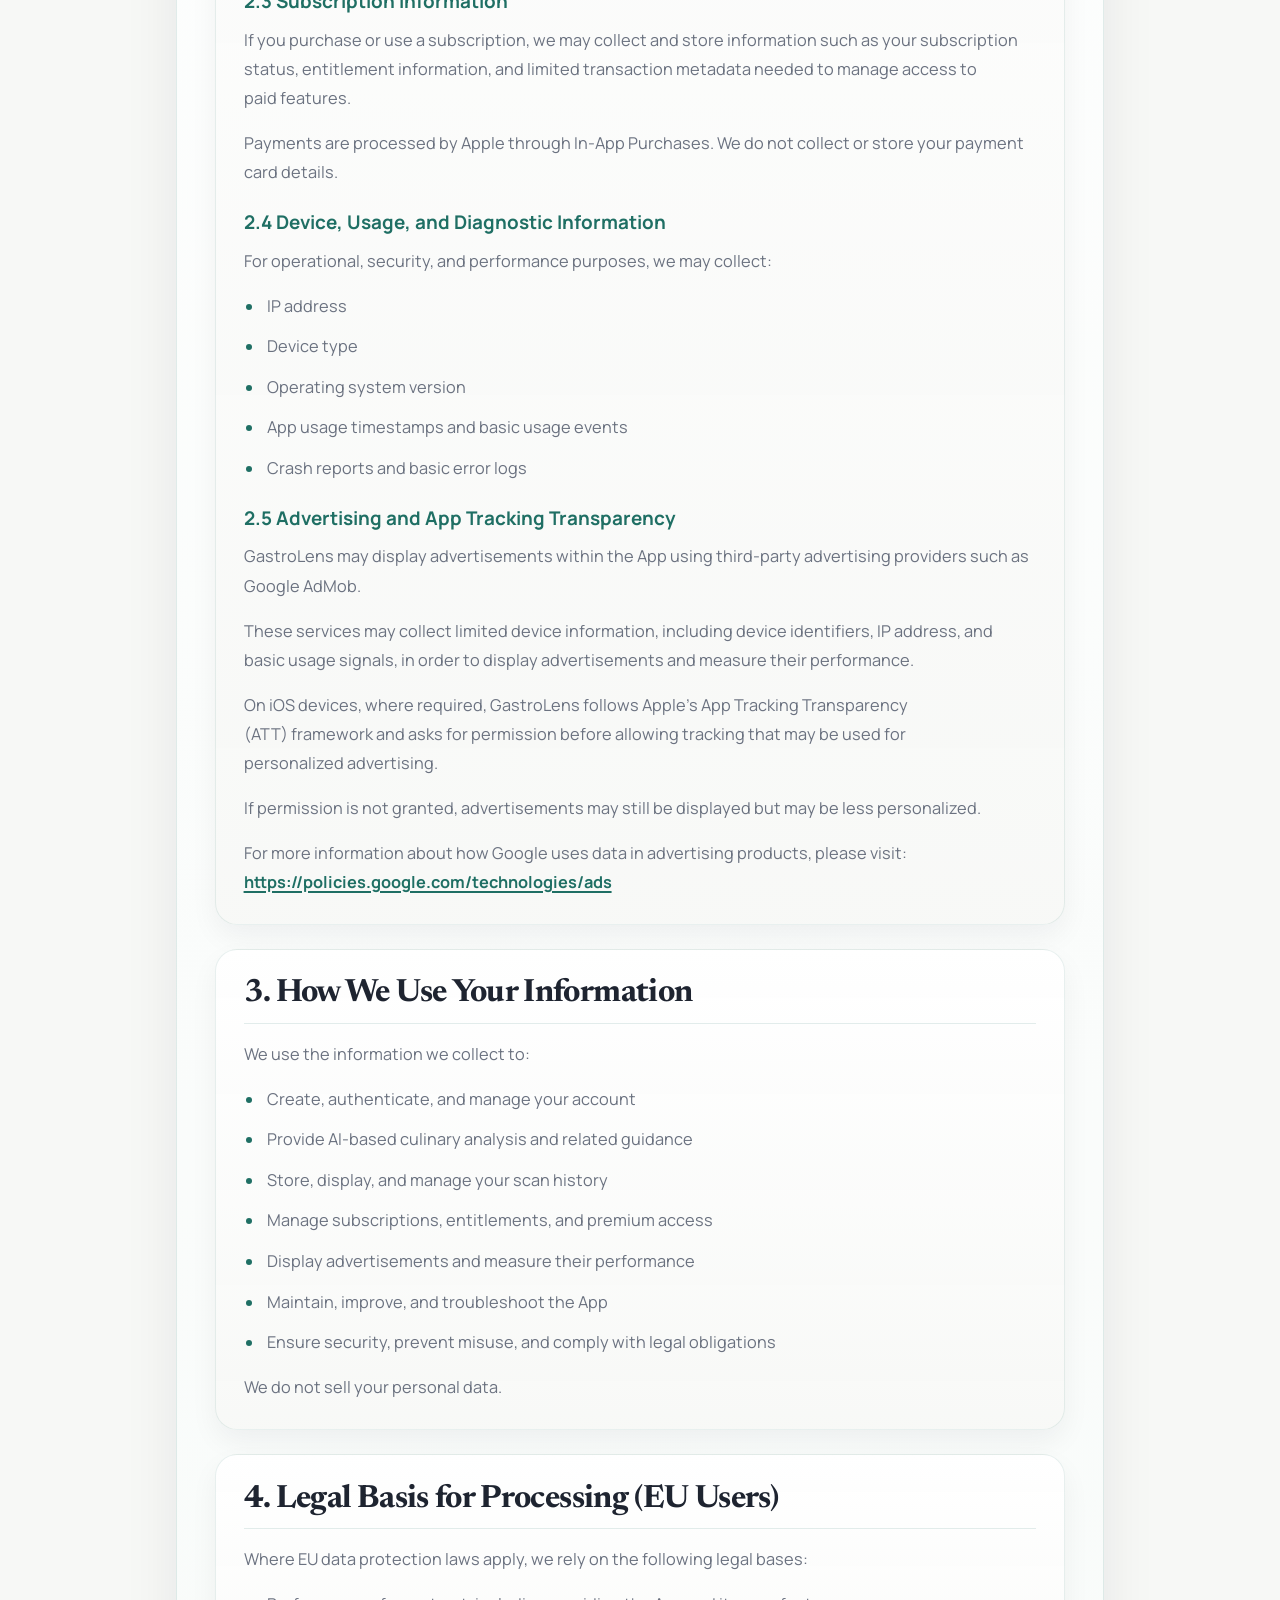
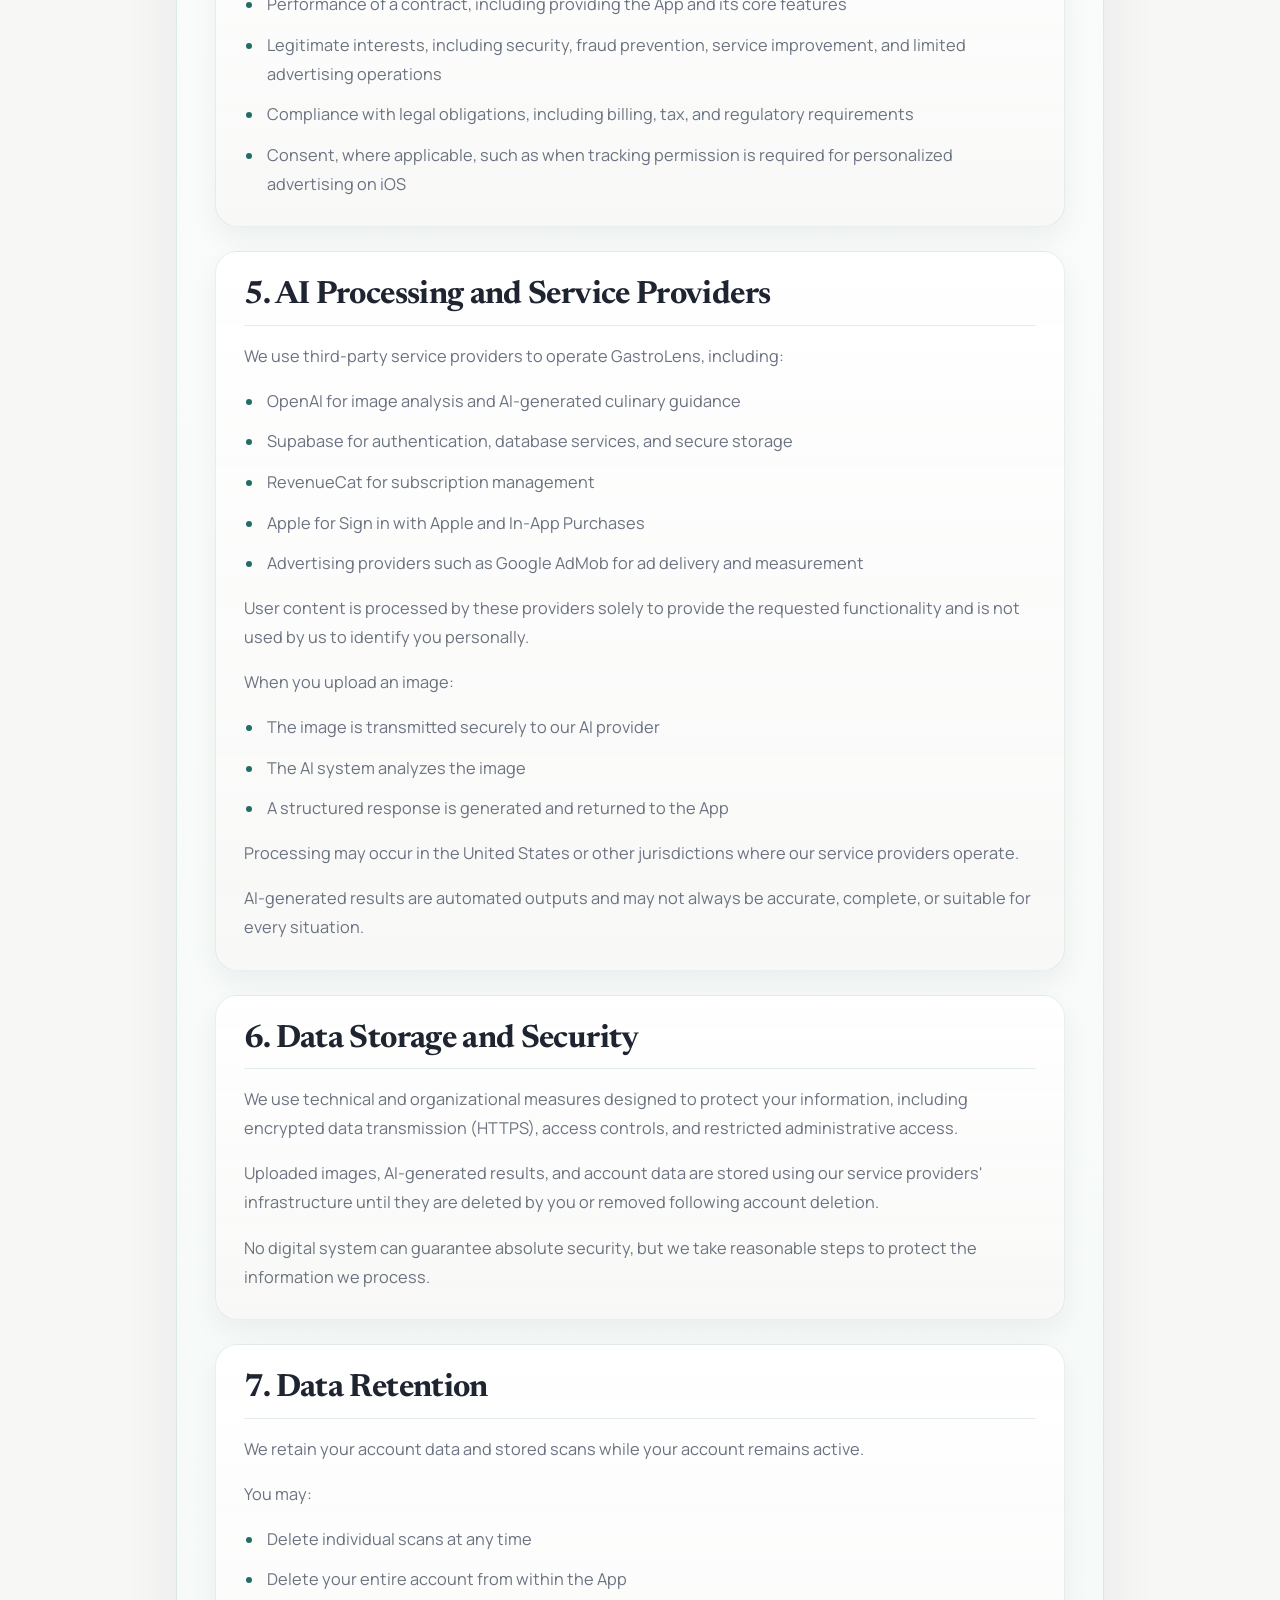
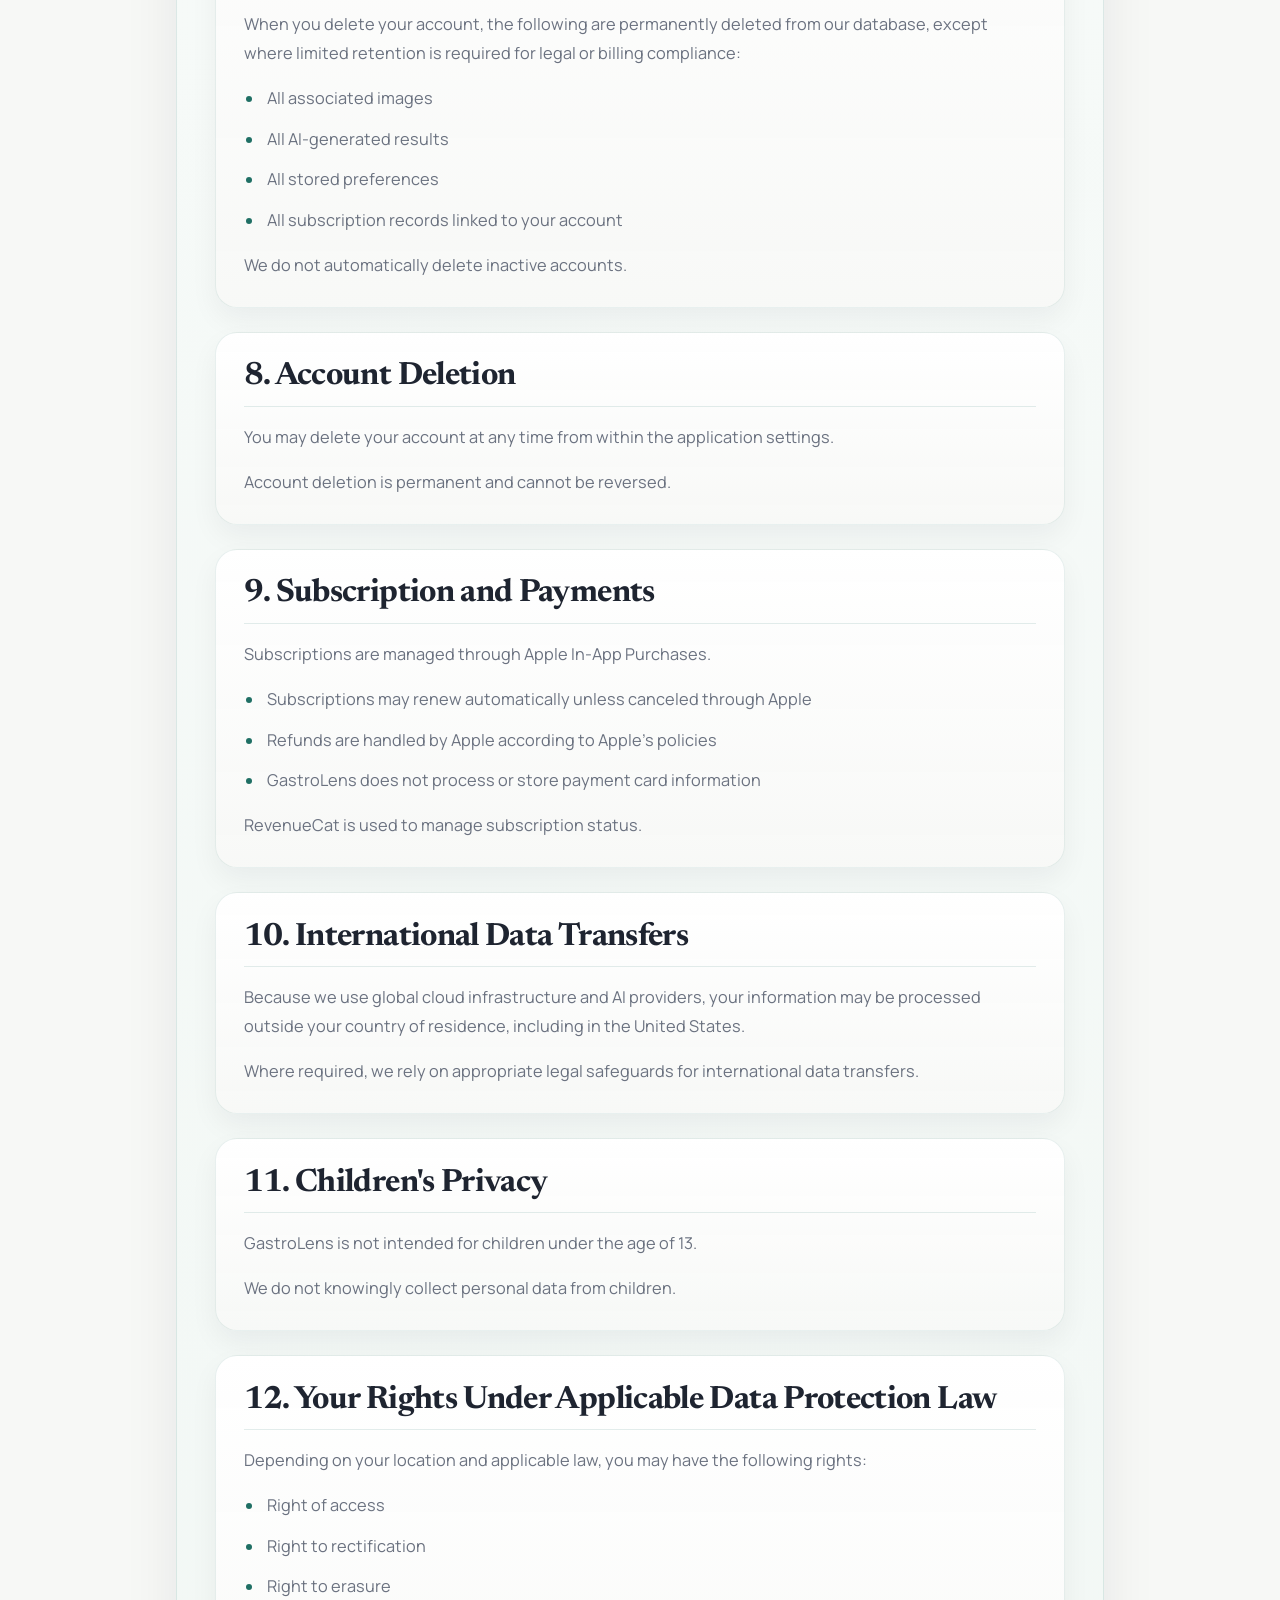
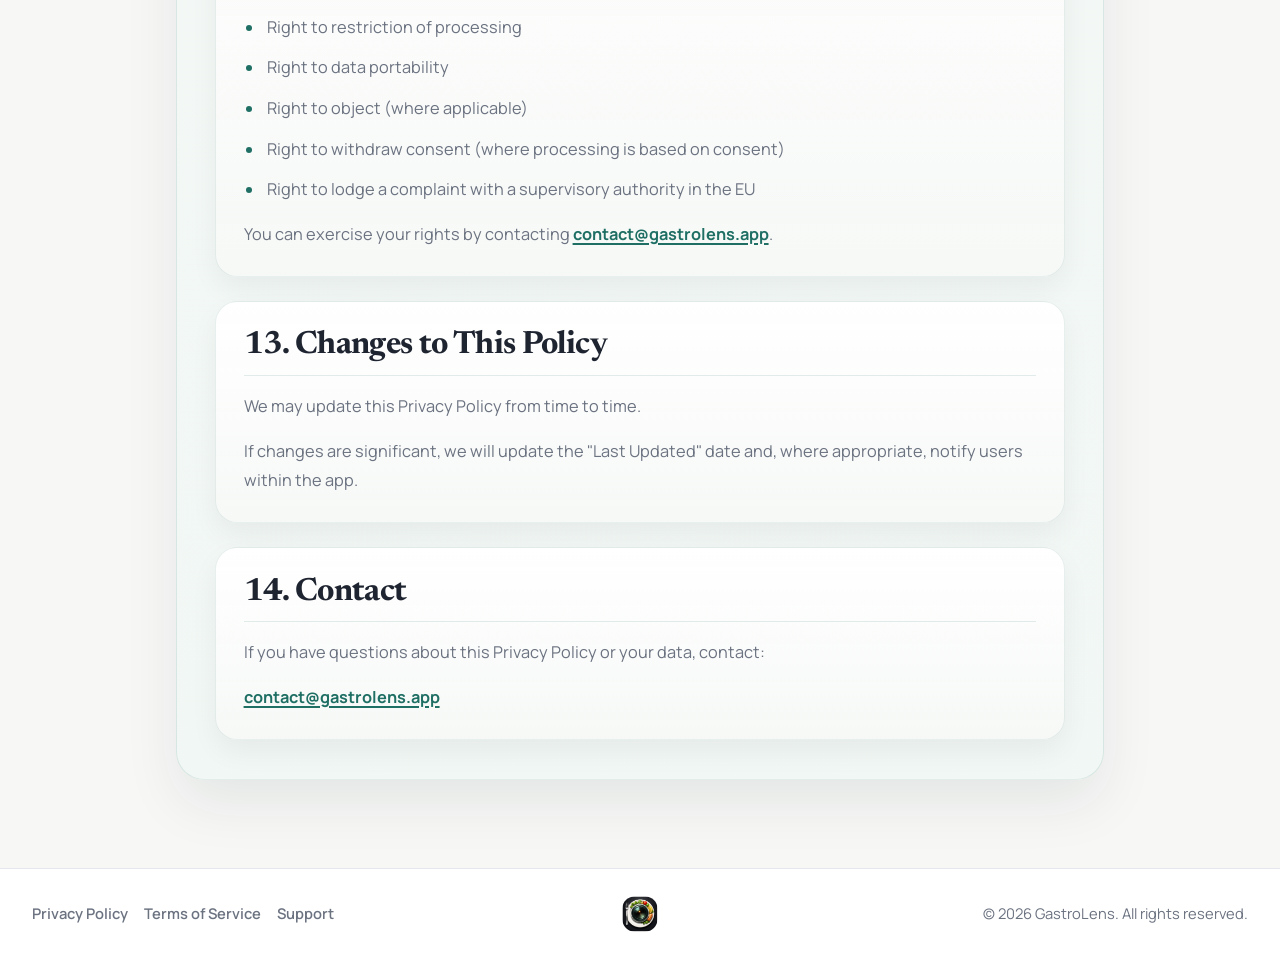
==== commit 69277063: "Update privacy.html" ====
--- a/privacy.html
+++ b/privacy.html
@@ -37,13 +37,13 @@
     <article class="container legal">
       <h1>Privacy Policy</h1>
       <p class="legal-meta"><strong>GastroLens</strong></p>
-      <p class="legal-meta"><strong>Last Updated:</strong> 29-03-2026</p>
+      <p class="legal-meta"><strong>Last Updated:</strong> 22-03-2026</p>
 
       <section>
         <h2>1. Introduction</h2>
         <p>This Privacy Policy explains how GastroLens ("GastroLens", "we", "us", or "our") collects, uses, stores, shares, and protects information when you use the GastroLens mobile application (the "App").</p>
-        <p>GastroLens is an AI-powered culinary guidance app that lets users upload dish photos and receive cooking analysis, preparation guidance, techniques, and related suggestions.</p>
-        <p>For applicable data protection laws, the data controller is Hakim Ben Yaakoub.</p>
+        <p>GastroLens is an AI-powered culinary guidance app that allows users to upload dish photos and receive structured cooking analysis, preparation guidance, techniques, and related suggestions.</p>
+        <p>For the purposes of applicable data protection laws, the data controller is Hakim Ben Yaakoub.</p>
         <p>Contact:<br><a href="mailto:contact@gastrolens.app">contact@gastrolens.app</a></p>
       </section>
 
@@ -54,26 +54,24 @@
         <h3>2.1 Account Information</h3>
         <p>When you create or use an account through Sign in with Apple, we may collect:</p>
         <ul>
-          <li>Authentication information provided by Apple, such as your email address or Apple-provided unique identifier</li>
+          <li>Authentication provider information associated with Sign in with Apple, such as the email address or unique identifier provided by Apple</li>
           <li>A unique GastroLens account identifier</li>
         </ul>
-        <p>GastroLens currently supports Sign in with Apple only.</p>
-        <p>If you use Apple's Hide My Email feature, Apple may provide a private relay email address instead of your personal email address.</p>
+        <p>GastroLens currently supports Sign in with Apple for secure account authentication.</p>
+        <p>If you choose to use Sign in with Apple with Apple's Hide My Email feature, Apple may provide a private relay email address instead of your personal email address.</p>
 
         <h3>2.2 Uploaded Images and AI Outputs</h3>
         <p>When you use GastroLens, we process and store:</p>
         <ul>
-          <li>Dish images that you upload</li>
-          <li>Associated AI-generated analysis results</li>
-          <li>Scan history linked to your account</li>
-        </ul>
-        <p>You may delete individual scans at any time in the App.</p>
-        <p>GastroLens stores up to 50 of the most recent scans per account.</p>
-        <p>If a new scan is created after this limit is reached, the oldest stored scan is automatically removed from your account. The related image and AI-generated output are permanently deleted from our systems.</p>
-        <p>Some features may allow you to share generated dishes or make them visible to others, including through shared links or trending displays. If you use these features, the related content may be accessible to others.</p>
+          <li>Images of dishes that you upload</li>
+          <li>The associated AI-generated analysis results</li>
+          <li>Related scan history linked to your account</li>
+        </ul>
+        <p>You may delete individual scans at any time within the App.</p>
+        <p>Some features of the App may allow you to share your generated dishes or make them visible to other users, such as through shared links or trending displays. By using these features, you acknowledge that the associated content may be accessible to others.</p>
 
         <h3>2.3 Subscription Information</h3>
-        <p>If you purchase or use a subscription, we may collect and store your subscription status, entitlement information, and limited transaction metadata needed to manage access to paid features.</p>
+        <p>If you purchase or use a subscription, we may collect and store information such as your subscription status, entitlement information, and limited transaction metadata needed to manage access to paid features.</p>
         <p>Payments are processed by Apple through In-App Purchases. We do not collect or store your payment card details.</p>
 
         <h3>2.4 Device, Usage, and Diagnostic Information</h3>
@@ -87,11 +85,11 @@
         </ul>
 
         <h3>2.5 Advertising and App Tracking Transparency</h3>
-        <p>GastroLens may display advertisements within the App through third-party advertising providers such as Google AdMob.</p>
-        <p>These providers may collect limited device information, including device identifiers, IP address, and basic usage signals, to display advertisements and measure their performance.</p>
-        <p>On iOS devices, where required, GastroLens follows Apple's App Tracking Transparency (ATT) framework and asks for permission before allowing tracking for personalized advertising.</p>
+        <p>GastroLens may display advertisements within the App using third-party advertising providers such as Google AdMob.</p>
+        <p>These services may collect limited device information, including device identifiers, IP address, and basic usage signals, in order to display advertisements and measure their performance.</p>
+        <p>On iOS devices, where required, GastroLens follows Apple's App Tracking Transparency (ATT) framework and asks for permission before allowing tracking that may be used for personalized advertising.</p>
         <p>If permission is not granted, advertisements may still be displayed but may be less personalized.</p>
-        <p>For more information about how Google uses data in advertising products, visit:<br><a href="https://policies.google.com/technologies/ads">https://policies.google.com/technologies/ads</a></p>
+        <p>For more information about how Google uses data in advertising products, please visit:<br><a href="https://policies.google.com/technologies/ads">https://policies.google.com/technologies/ads</a></p>
       </section>
 
       <section>
@@ -100,7 +98,7 @@
         <ul>
           <li>Create, authenticate, and manage your account</li>
           <li>Provide AI-based culinary analysis and related guidance</li>
-          <li>Store and manage your scan history</li>
+          <li>Store, display, and manage your scan history</li>
           <li>Manage subscriptions, entitlements, and premium access</li>
           <li>Display advertisements and measure their performance</li>
           <li>Maintain, improve, and troubleshoot the App</li>
@@ -130,7 +128,7 @@
           <li>Apple for Sign in with Apple and In-App Purchases</li>
           <li>Advertising providers such as Google AdMob for ad delivery and measurement</li>
         </ul>
-        <p>User content is processed by these providers solely to provide the requested functionality. We do not use it to identify you personally.</p>
+        <p>User content is processed by these providers solely to provide the requested functionality and is not used by us to identify you personally.</p>
         <p>When you upload an image:</p>
         <ul>
           <li>The image is transmitted securely to our AI provider</li>
@@ -143,20 +141,18 @@
 
       <section>
         <h2>6. Data Storage and Security</h2>
-        <p>We use technical and organizational measures to protect your information, including encrypted data transmission (HTTPS), access controls, and restricted administrative access.</p>
-        <p>Uploaded images, AI-generated results, and account data are stored through our service providers until they are deleted by you, removed under the scan history storage limit described below, or deleted following account deletion.</p>
+        <p>We use technical and organizational measures designed to protect your information, including encrypted data transmission (HTTPS), access controls, and restricted administrative access.</p>
+        <p>Uploaded images, AI-generated results, and account data are stored using our service providers' infrastructure until they are deleted by you or removed following account deletion.</p>
         <p>No digital system can guarantee absolute security, but we take reasonable steps to protect the information we process.</p>
       </section>
 
       <section>
         <h2>7. Data Retention</h2>
-        <p>We retain your account data while your account remains active. Scan history is limited to 50 of the most recent scans associated with your account.</p>
-        <p>When you create a new scan after this limit is reached, the oldest stored scan is automatically removed from your account.</p>
-        <p>The related image and AI-generated output are permanently deleted from our systems and cannot be recovered through the App.</p>
+        <p>We retain your account data and stored scans while your account remains active.</p>
         <p>You may:</p>
         <ul>
           <li>Delete individual scans at any time</li>
-          <li>Delete your account from within the App</li>
+          <li>Delete your entire account from within the App</li>
         </ul>
         <p>When you delete your account, the following are permanently deleted from our database, except where limited retention is required for legal or billing compliance:</p>
         <ul>
@@ -170,7 +166,7 @@
 
       <section>
         <h2>8. Account Deletion</h2>
-        <p>You may delete your account at any time from within the App settings.</p>
+        <p>You may delete your account at any time from within the application settings.</p>
         <p>Account deletion is permanent and cannot be reversed.</p>
       </section>
 
@@ -182,7 +178,7 @@
           <li>Refunds are handled by Apple according to Apple's policies</li>
           <li>GastroLens does not process or store payment card information</li>
         </ul>
-        <p>RevenueCat is used to manage subscription status and entitlements.</p>
+        <p>RevenueCat is used to manage subscription status.</p>
       </section>
 
       <section>
@@ -216,7 +212,7 @@
       <section>
         <h2>13. Changes to This Policy</h2>
         <p>We may update this Privacy Policy from time to time.</p>
-        <p>If changes are significant, we will update the "Last Updated" date and, where appropriate, notify users within the App.</p>
+        <p>If changes are significant, we will update the "Last Updated" date and, where appropriate, notify users within the app.</p>
       </section>
 
       <section>
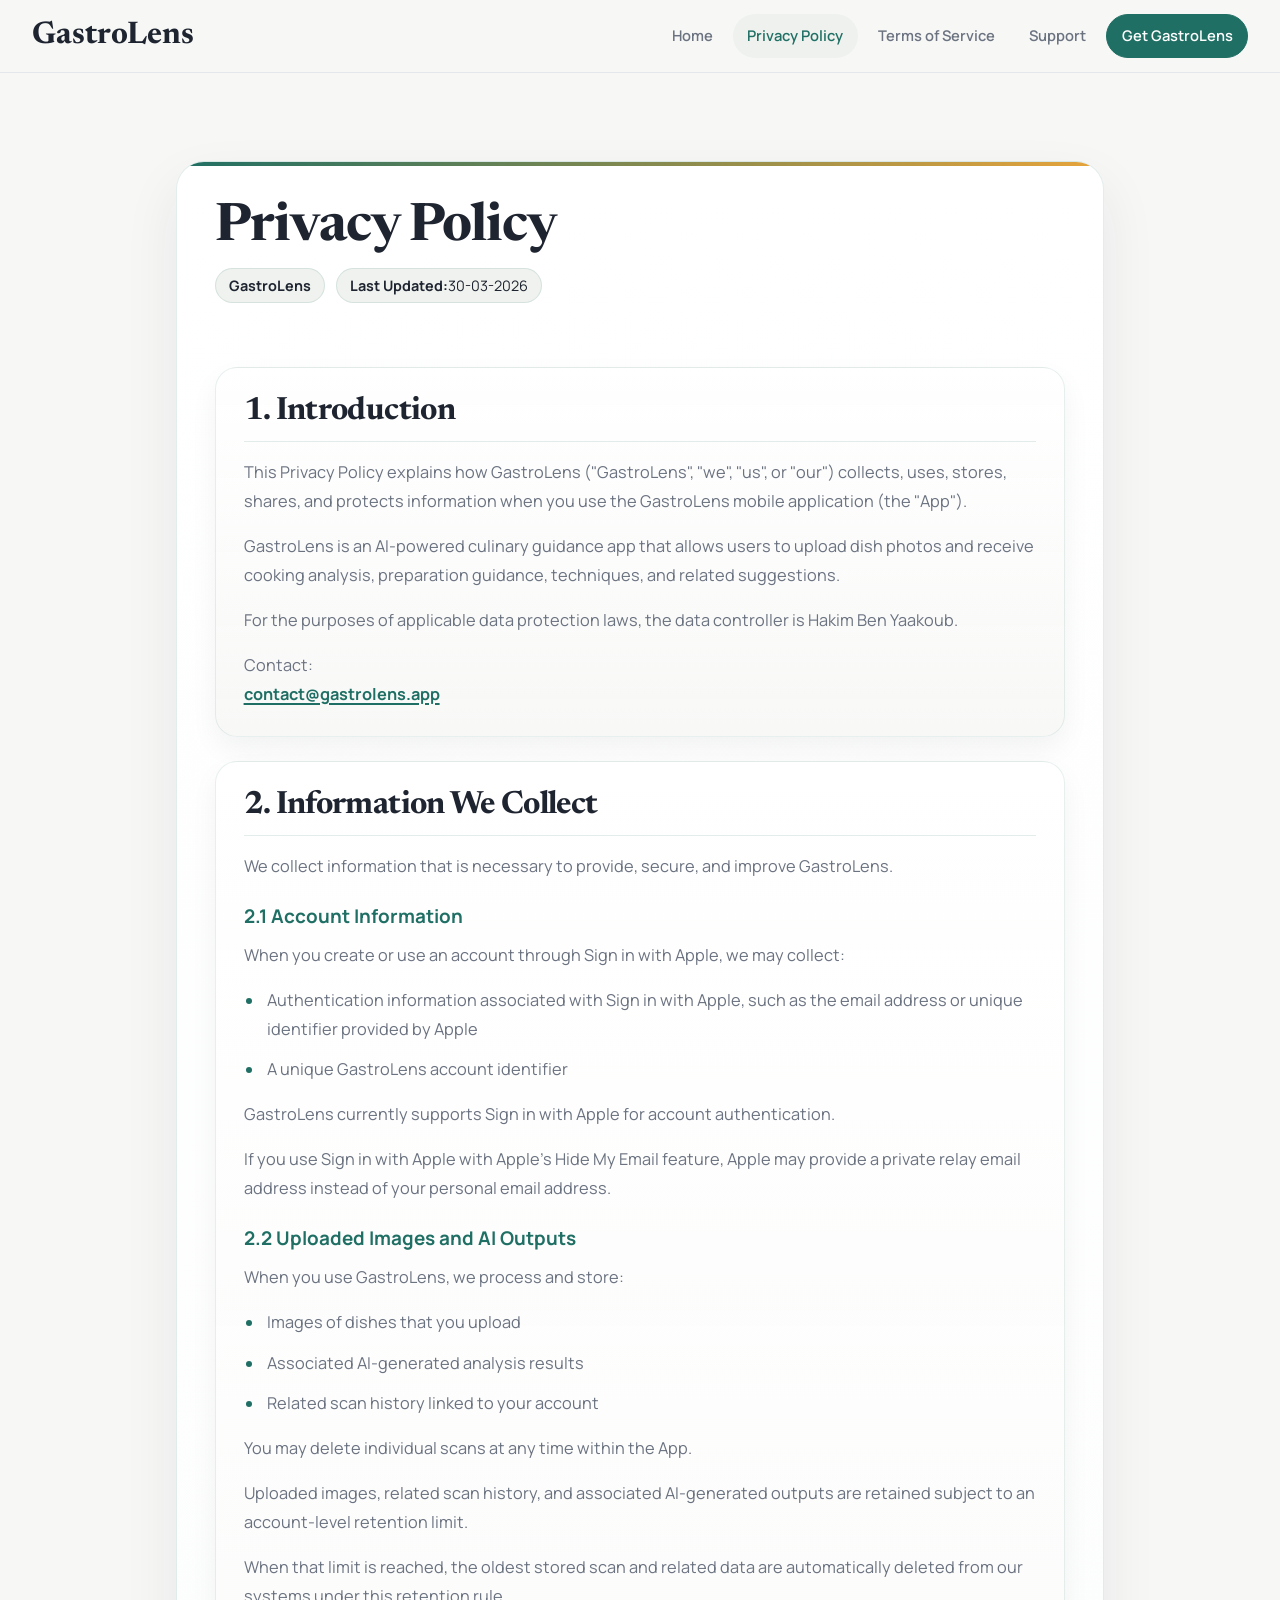
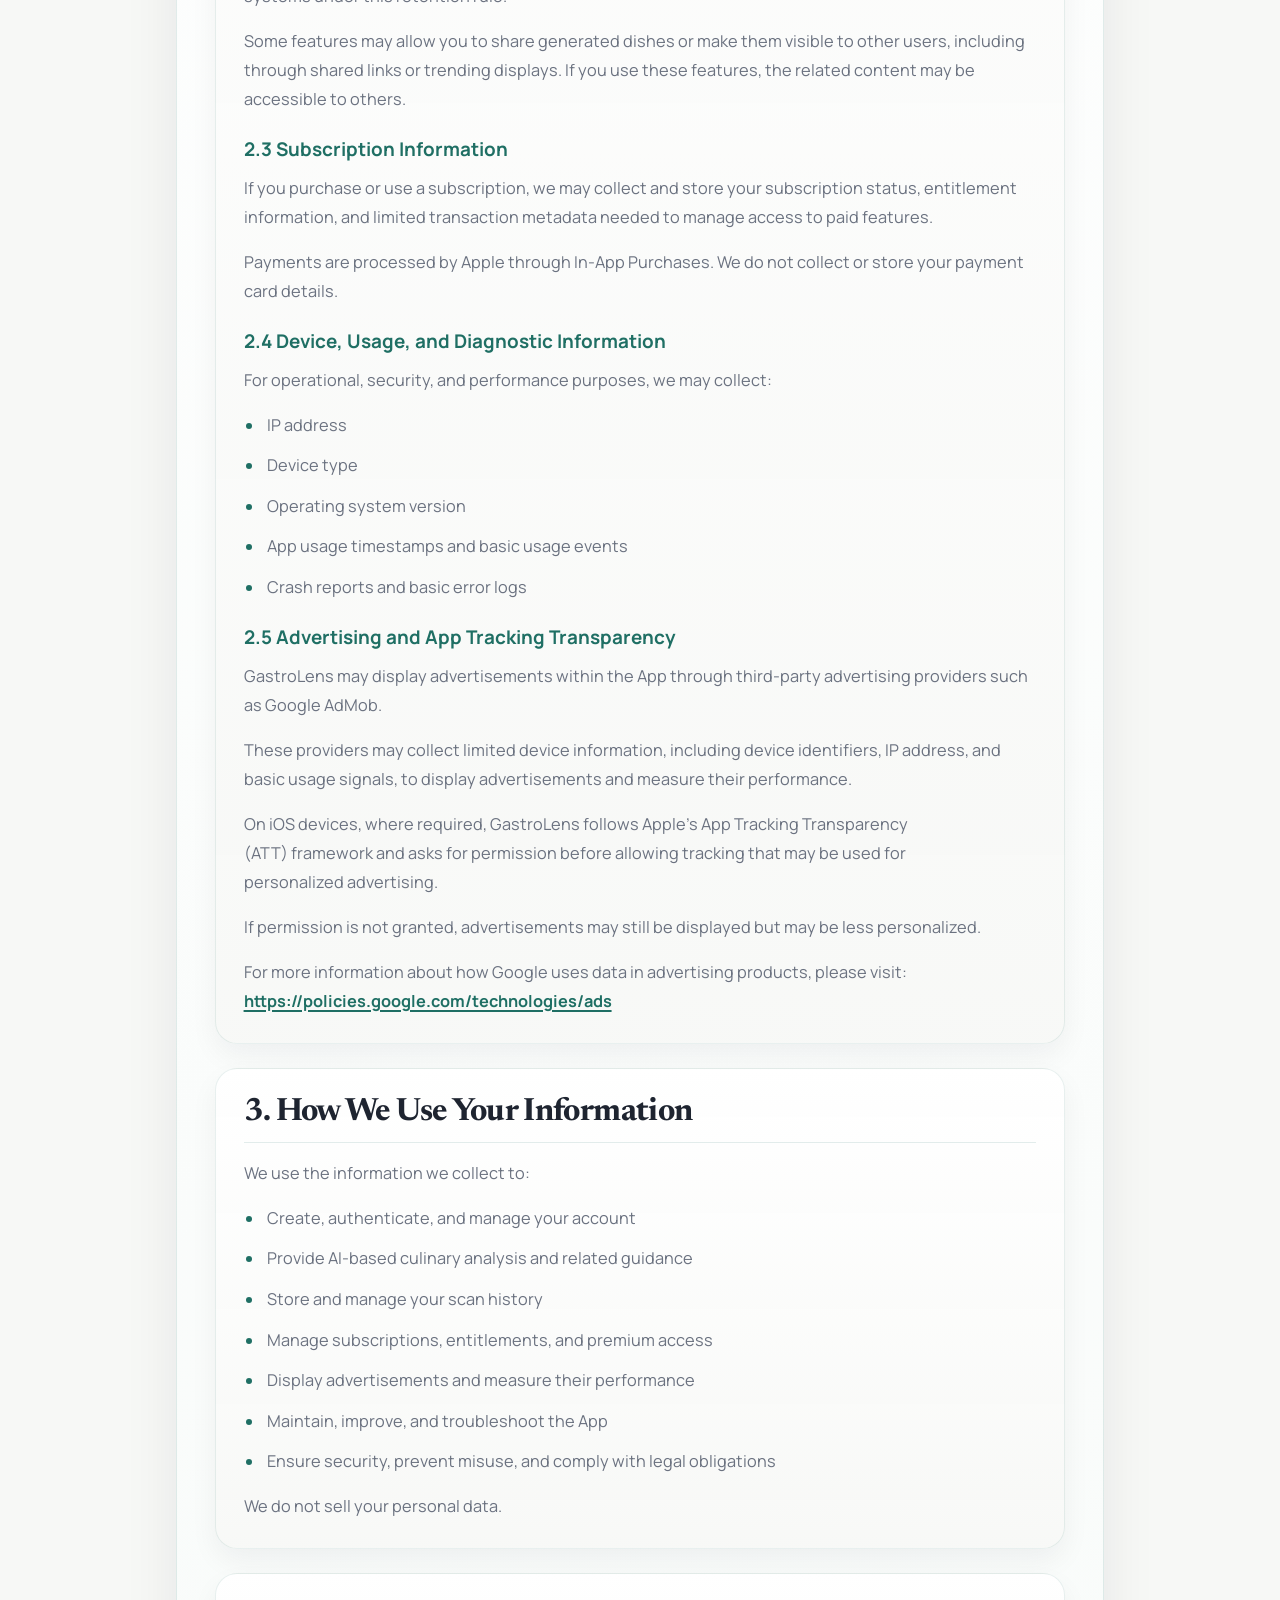
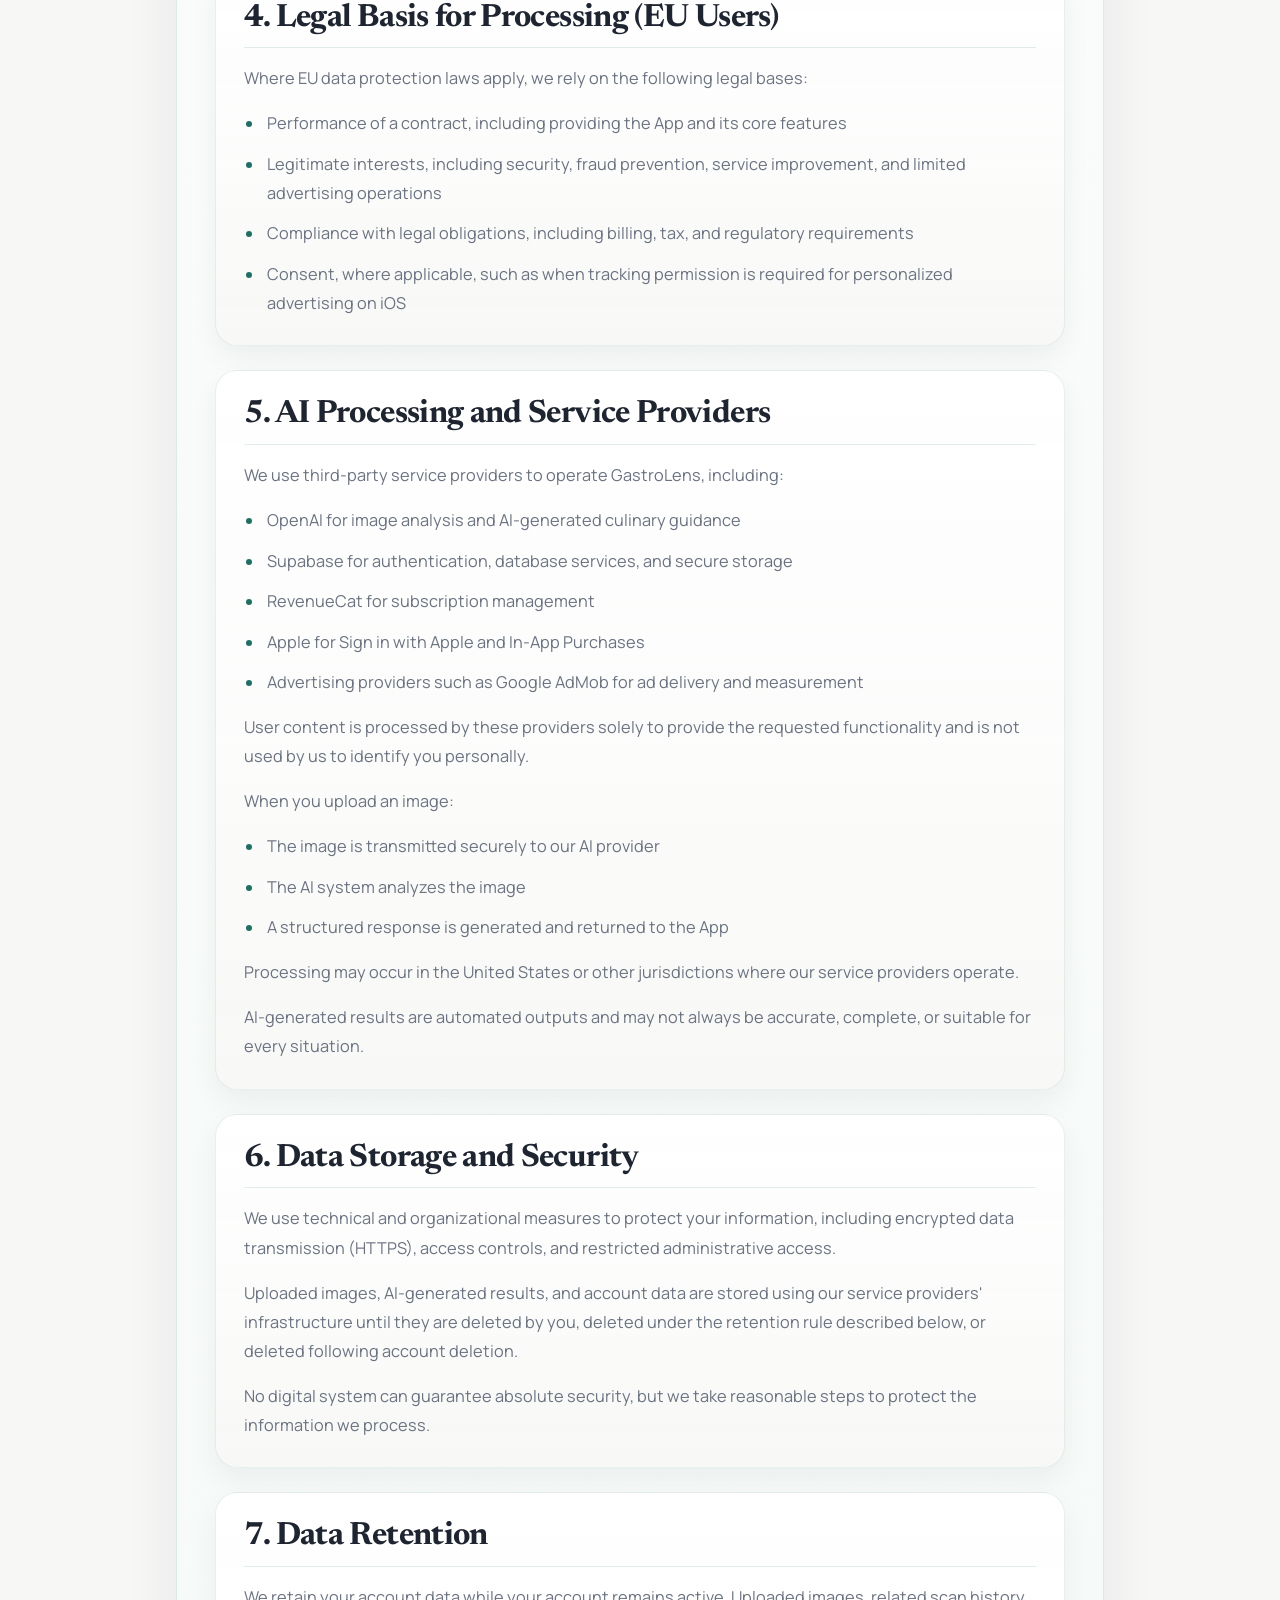
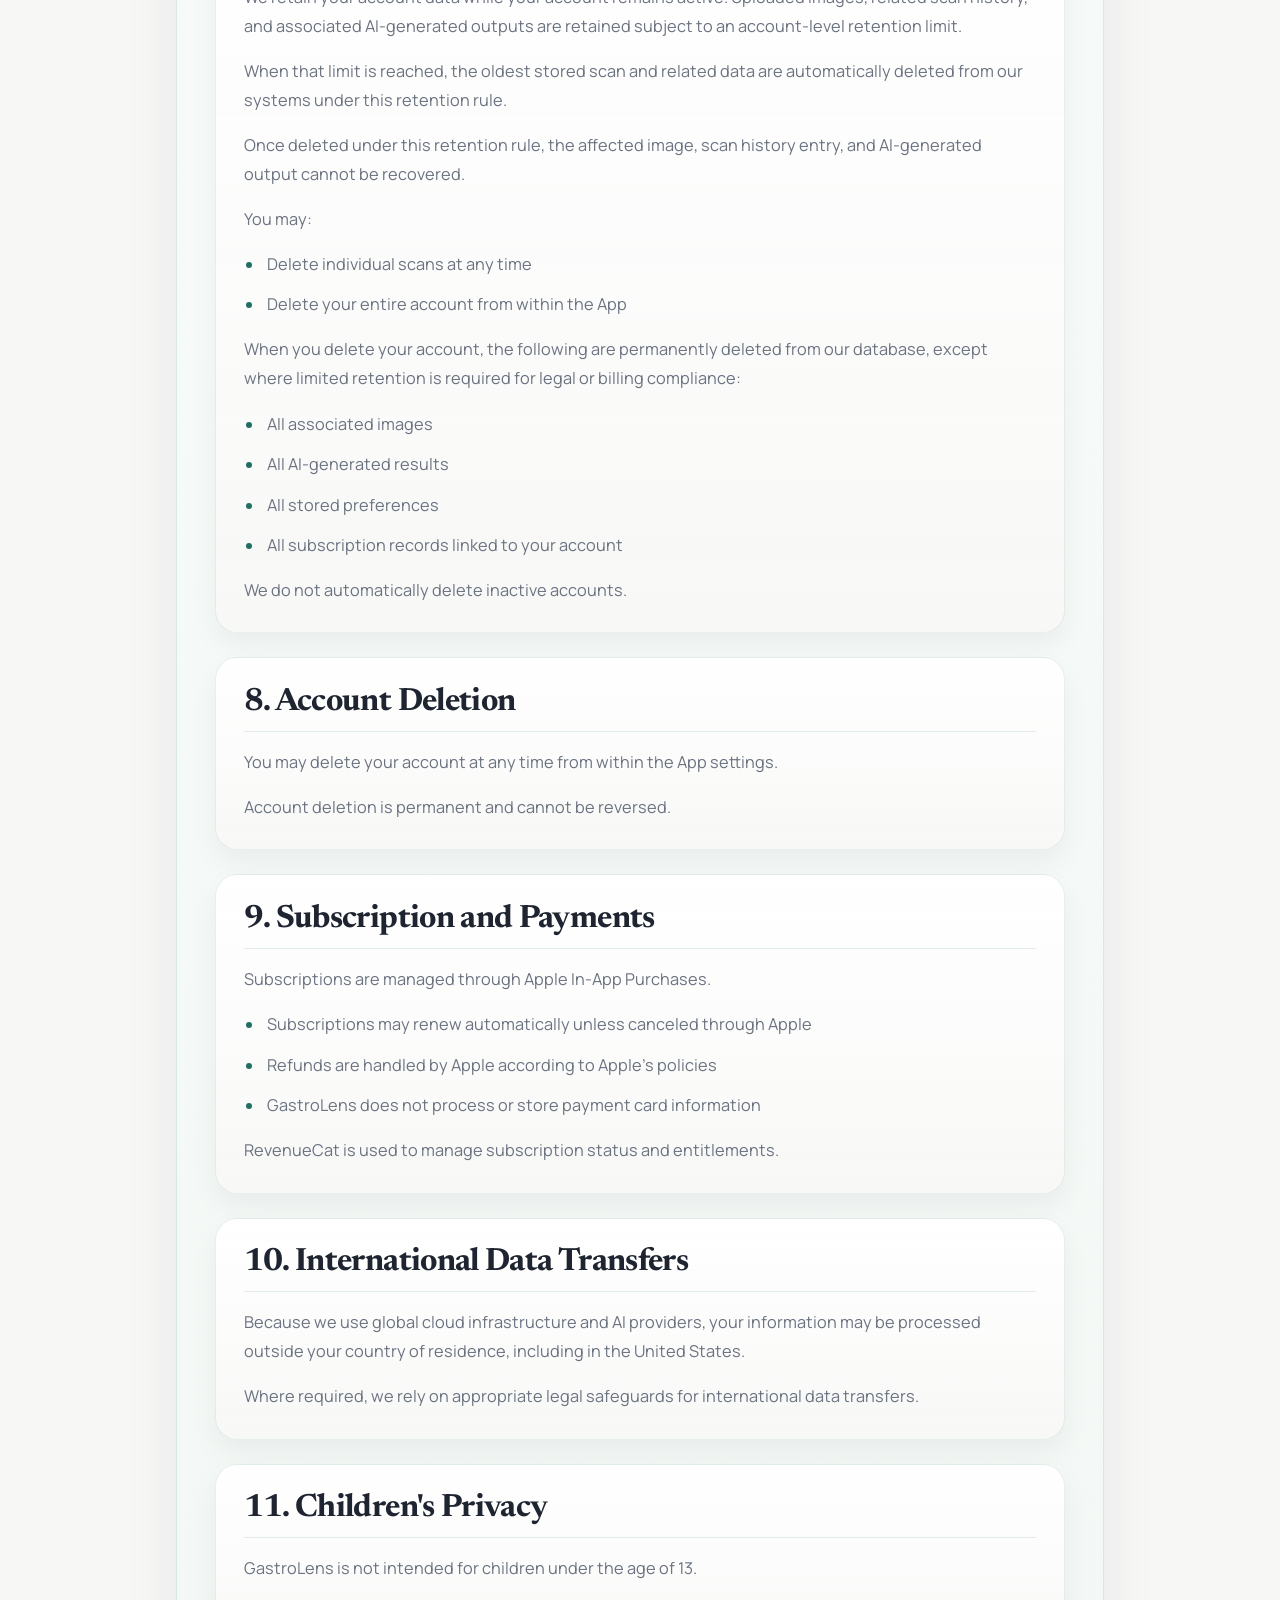
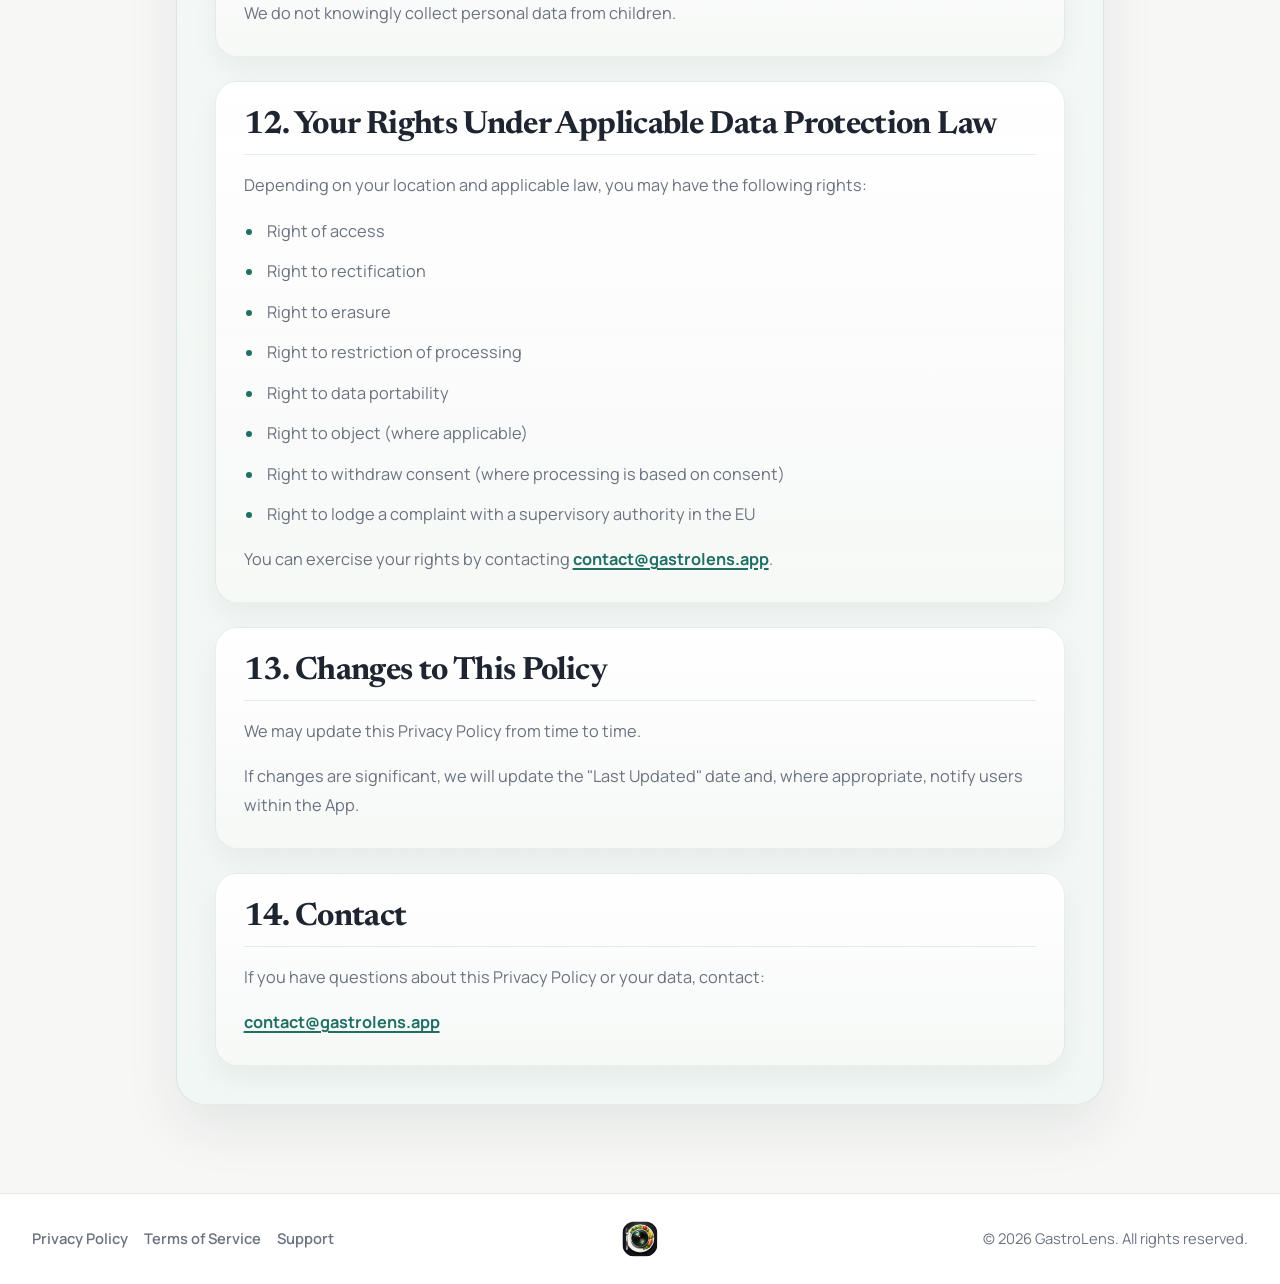
==== commit d1328ce3: "Add files via upload" ====
--- a/privacy.html
+++ b/privacy.html
@@ -37,13 +37,13 @@
     <article class="container legal">
       <h1>Privacy Policy</h1>
       <p class="legal-meta"><strong>GastroLens</strong></p>
-      <p class="legal-meta"><strong>Last Updated:</strong> 22-03-2026</p>
+      <p class="legal-meta"><strong>Last Updated:</strong> 30-03-2026</p>
 
       <section>
         <h2>1. Introduction</h2>
-        <p>This Privacy Policy explains how GastroLens ("GastroLens", "we", "us", or "our") collects, uses, stores, shares, and protects information when you use the GastroLens mobile application (the "App").</p>
-        <p>GastroLens is an AI-powered culinary guidance app that allows users to upload dish photos and receive structured cooking analysis, preparation guidance, techniques, and related suggestions.</p>
-        <p>For the purposes of applicable data protection laws, the data controller is Hakim Ben Yaakoub.</p>
+        <p>This Privacy Policy explains how GastroLens ("GastroLens", "we", "us", or "our") collects, uses, stores, shares, and protects information when you use the GastroLens mobile application (the "App").</p>
+        <p>GastroLens is an AI-powered culinary guidance app that allows users to upload dish photos and receive cooking analysis, preparation guidance, techniques, and related suggestions.</p>
+        <p>For the purposes of applicable data protection laws, the data controller is Hakim Ben Yaakoub.</p>
         <p>Contact:<br><a href="mailto:contact@gastrolens.app">contact@gastrolens.app</a></p>
       </section>
 
@@ -52,26 +52,28 @@
         <p>We collect information that is necessary to provide, secure, and improve GastroLens.</p>
 
         <h3>2.1 Account Information</h3>
-        <p>When you create or use an account through Sign in with Apple, we may collect:</p>
-        <ul>
-          <li>Authentication provider information associated with Sign in with Apple, such as the email address or unique identifier provided by Apple</li>
-          <li>A unique GastroLens account identifier</li>
-        </ul>
-        <p>GastroLens currently supports Sign in with Apple for secure account authentication.</p>
-        <p>If you choose to use Sign in with Apple with Apple's Hide My Email feature, Apple may provide a private relay email address instead of your personal email address.</p>
+        <p>When you create or use an account through Sign in with Apple, we may collect:</p>
+        <ul>
+          <li>Authentication information associated with Sign in with Apple, such as the email address or unique identifier provided by Apple</li>
+          <li>A unique GastroLens account identifier</li>
+        </ul>
+        <p>GastroLens currently supports Sign in with Apple for account authentication.</p>
+        <p>If you use Sign in with Apple with Apple's Hide My Email feature, Apple may provide a private relay email address instead of your personal email address.</p>
 
         <h3>2.2 Uploaded Images and AI Outputs</h3>
-        <p>When you use GastroLens, we process and store:</p>
-        <ul>
-          <li>Images of dishes that you upload</li>
-          <li>The associated AI-generated analysis results</li>
-          <li>Related scan history linked to your account</li>
-        </ul>
-        <p>You may delete individual scans at any time within the App.</p>
-        <p>Some features of the App may allow you to share your generated dishes or make them visible to other users, such as through shared links or trending displays. By using these features, you acknowledge that the associated content may be accessible to others.</p>
+        <p>When you use GastroLens, we process and store:</p>
+        <ul>
+          <li>Images of dishes that you upload</li>
+          <li>Associated AI-generated analysis results</li>
+          <li>Related scan history linked to your account</li>
+        </ul>
+        <p>You may delete individual scans at any time within the App.</p>
+        <p>Uploaded images, related scan history, and associated AI-generated outputs are retained subject to an account-level retention limit.</p>
+        <p>When that limit is reached, the oldest stored scan and related data are automatically deleted from our systems under this retention rule.</p>
+        <p>Some features may allow you to share generated dishes or make them visible to other users, including through shared links or trending displays. If you use these features, the related content may be accessible to others.</p>
 
         <h3>2.3 Subscription Information</h3>
-        <p>If you purchase or use a subscription, we may collect and store information such as your subscription status, entitlement information, and limited transaction metadata needed to manage access to paid features.</p>
+        <p>If you purchase or use a subscription, we may collect and store your subscription status, entitlement information, and limited transaction metadata needed to manage access to paid features.</p>
         <p>Payments are processed by Apple through In-App Purchases. We do not collect or store your payment card details.</p>
 
         <h3>2.4 Device, Usage, and Diagnostic Information</h3>
@@ -85,11 +87,11 @@
         </ul>
 
         <h3>2.5 Advertising and App Tracking Transparency</h3>
-        <p>GastroLens may display advertisements within the App using third-party advertising providers such as Google AdMob.</p>
-        <p>These services may collect limited device information, including device identifiers, IP address, and basic usage signals, in order to display advertisements and measure their performance.</p>
-        <p>On iOS devices, where required, GastroLens follows Apple's App Tracking Transparency (ATT) framework and asks for permission before allowing tracking that may be used for personalized advertising.</p>
-        <p>If permission is not granted, advertisements may still be displayed but may be less personalized.</p>
-        <p>For more information about how Google uses data in advertising products, please visit:<br><a href="https://policies.google.com/technologies/ads">https://policies.google.com/technologies/ads</a></p>
+        <p>GastroLens may display advertisements within the App through third-party advertising providers such as Google AdMob.</p>
+        <p>These providers may collect limited device information, including device identifiers, IP address, and basic usage signals, to display advertisements and measure their performance.</p>
+        <p>On iOS devices, where required, GastroLens follows Apple's App Tracking Transparency (ATT) framework and asks for permission before allowing tracking that may be used for personalized advertising.</p>
+        <p>If permission is not granted, advertisements may still be displayed but may be less personalized.</p>
+        <p>For more information about how Google uses data in advertising products, please visit:<br><a href="https://policies.google.com/technologies/ads">https://policies.google.com/technologies/ads</a></p>
       </section>
 
       <section>
@@ -98,7 +100,7 @@
         <ul>
           <li>Create, authenticate, and manage your account</li>
           <li>Provide AI-based culinary analysis and related guidance</li>
-          <li>Store, display, and manage your scan history</li>
+          <li>Store and manage your scan history</li>
           <li>Manage subscriptions, entitlements, and premium access</li>
           <li>Display advertisements and measure their performance</li>
           <li>Maintain, improve, and troubleshoot the App</li>
@@ -128,7 +130,7 @@
           <li>Apple for Sign in with Apple and In-App Purchases</li>
           <li>Advertising providers such as Google AdMob for ad delivery and measurement</li>
         </ul>
-        <p>User content is processed by these providers solely to provide the requested functionality and is not used by us to identify you personally.</p>
+        <p>User content is processed by these providers solely to provide the requested functionality and is not used by us to identify you personally.</p>
         <p>When you upload an image:</p>
         <ul>
           <li>The image is transmitted securely to our AI provider</li>
@@ -141,19 +143,21 @@
 
       <section>
         <h2>6. Data Storage and Security</h2>
-        <p>We use technical and organizational measures designed to protect your information, including encrypted data transmission (HTTPS), access controls, and restricted administrative access.</p>
-        <p>Uploaded images, AI-generated results, and account data are stored using our service providers' infrastructure until they are deleted by you or removed following account deletion.</p>
-        <p>No digital system can guarantee absolute security, but we take reasonable steps to protect the information we process.</p>
-      </section>
-
-      <section>
-        <h2>7. Data Retention</h2>
-        <p>We retain your account data and stored scans while your account remains active.</p>
-        <p>You may:</p>
-        <ul>
-          <li>Delete individual scans at any time</li>
-          <li>Delete your entire account from within the App</li>
-        </ul>
+        <p>We use technical and organizational measures to protect your information, including encrypted data transmission (HTTPS), access controls, and restricted administrative access.</p>
+        <p>Uploaded images, AI-generated results, and account data are stored using our service providers' infrastructure until they are deleted by you, deleted under the retention rule described below, or deleted following account deletion.</p>
+        <p>No digital system can guarantee absolute security, but we take reasonable steps to protect the information we process.</p>
+      </section>
+
+      <section>
+        <h2>7. Data Retention</h2>
+        <p>We retain your account data while your account remains active. Uploaded images, related scan history, and associated AI-generated outputs are retained subject to an account-level retention limit.</p>
+        <p>When that limit is reached, the oldest stored scan and related data are automatically deleted from our systems under this retention rule.</p>
+        <p>Once deleted under this retention rule, the affected image, scan history entry, and AI-generated output cannot be recovered.</p>
+        <p>You may:</p>
+        <ul>
+          <li>Delete individual scans at any time</li>
+          <li>Delete your entire account from within the App</li>
+        </ul>
         <p>When you delete your account, the following are permanently deleted from our database, except where limited retention is required for legal or billing compliance:</p>
         <ul>
           <li>All associated images</li>
@@ -166,7 +170,7 @@
 
       <section>
         <h2>8. Account Deletion</h2>
-        <p>You may delete your account at any time from within the application settings.</p>
+        <p>You may delete your account at any time from within the App settings.</p>
         <p>Account deletion is permanent and cannot be reversed.</p>
       </section>
 
@@ -178,12 +182,12 @@
           <li>Refunds are handled by Apple according to Apple's policies</li>
           <li>GastroLens does not process or store payment card information</li>
         </ul>
-        <p>RevenueCat is used to manage subscription status.</p>
+        <p>RevenueCat is used to manage subscription status and entitlements.</p>
       </section>
 
       <section>
         <h2>10. International Data Transfers</h2>
-        <p>Because we use global cloud infrastructure and AI providers, your information may be processed outside your country of residence, including in the United States.</p>
+        <p>Because we use global cloud infrastructure and AI providers, your information may be processed outside your country of residence, including in the United States.</p>
         <p>Where required, we rely on appropriate legal safeguards for international data transfers.</p>
       </section>
 
@@ -212,7 +216,7 @@
       <section>
         <h2>13. Changes to This Policy</h2>
         <p>We may update this Privacy Policy from time to time.</p>
-        <p>If changes are significant, we will update the "Last Updated" date and, where appropriate, notify users within the app.</p>
+        <p>If changes are significant, we will update the "Last Updated" date and, where appropriate, notify users within the App.</p>
       </section>
 
       <section>
